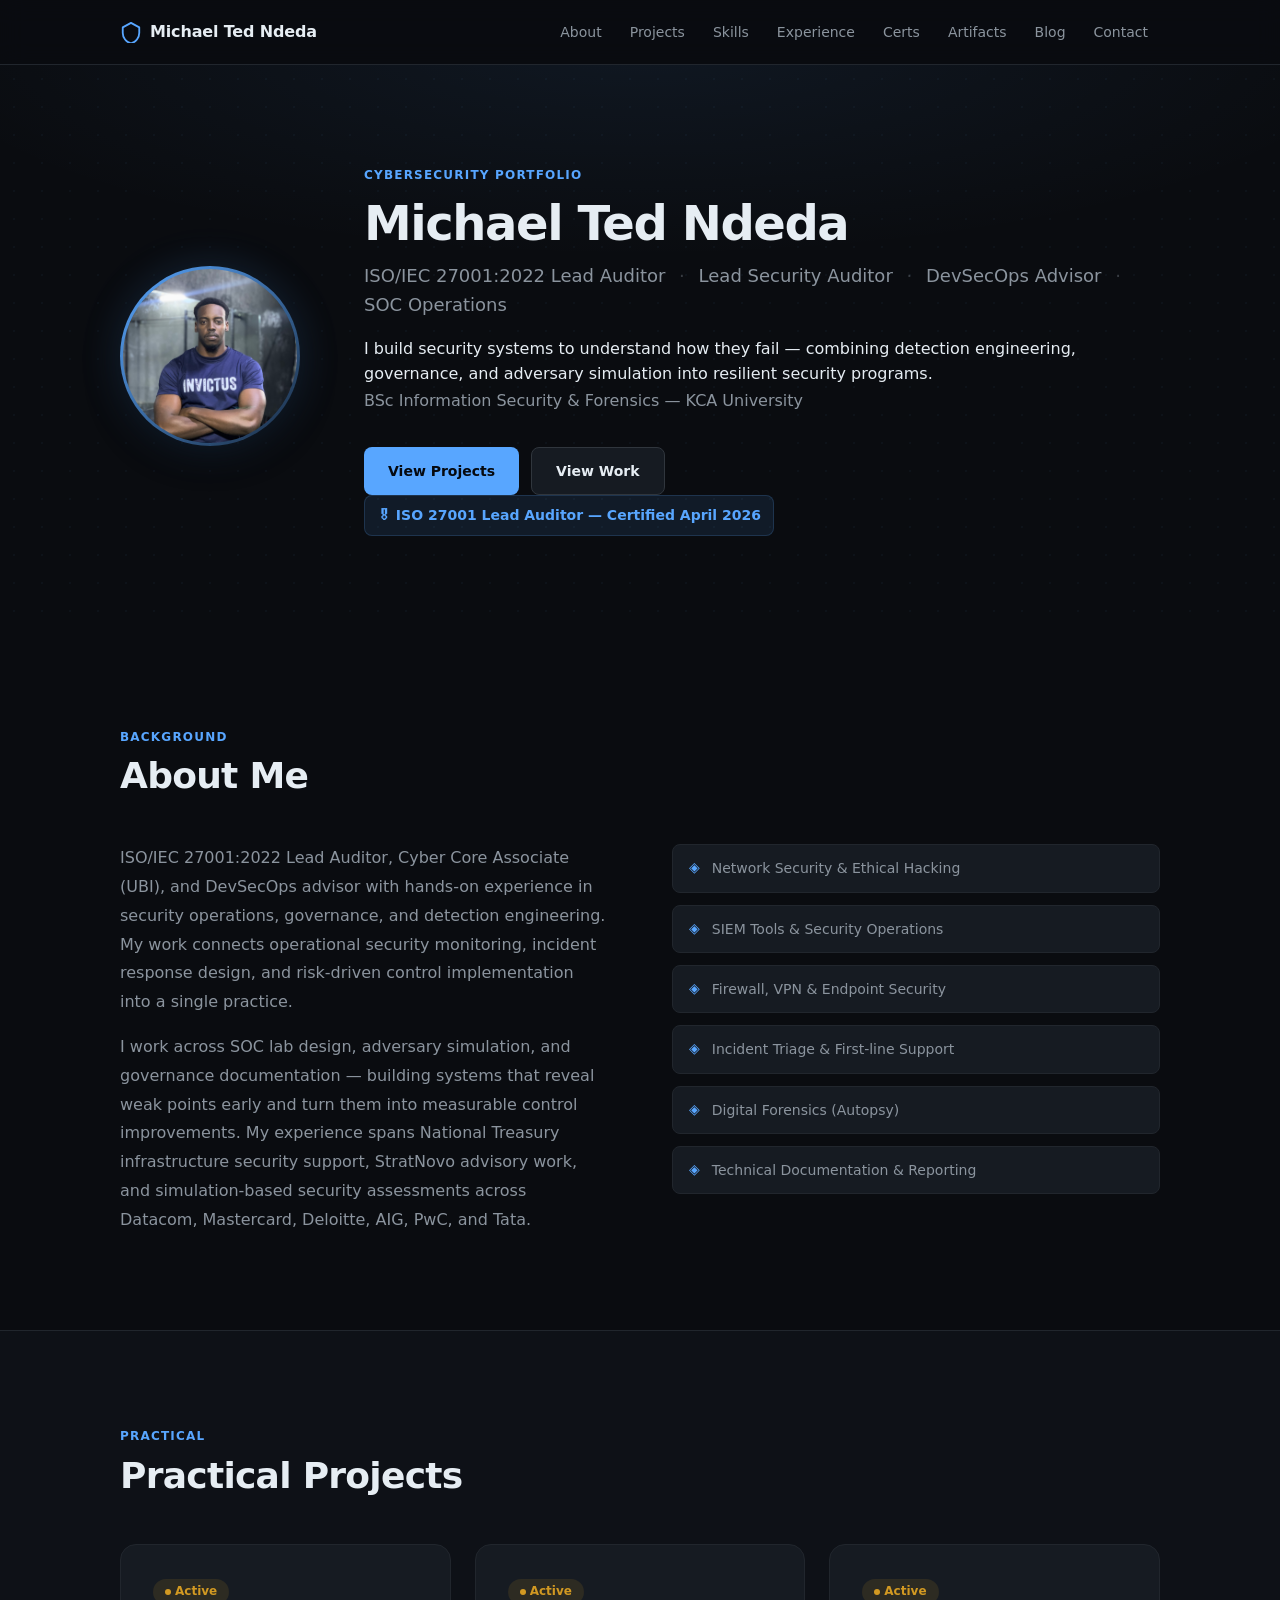
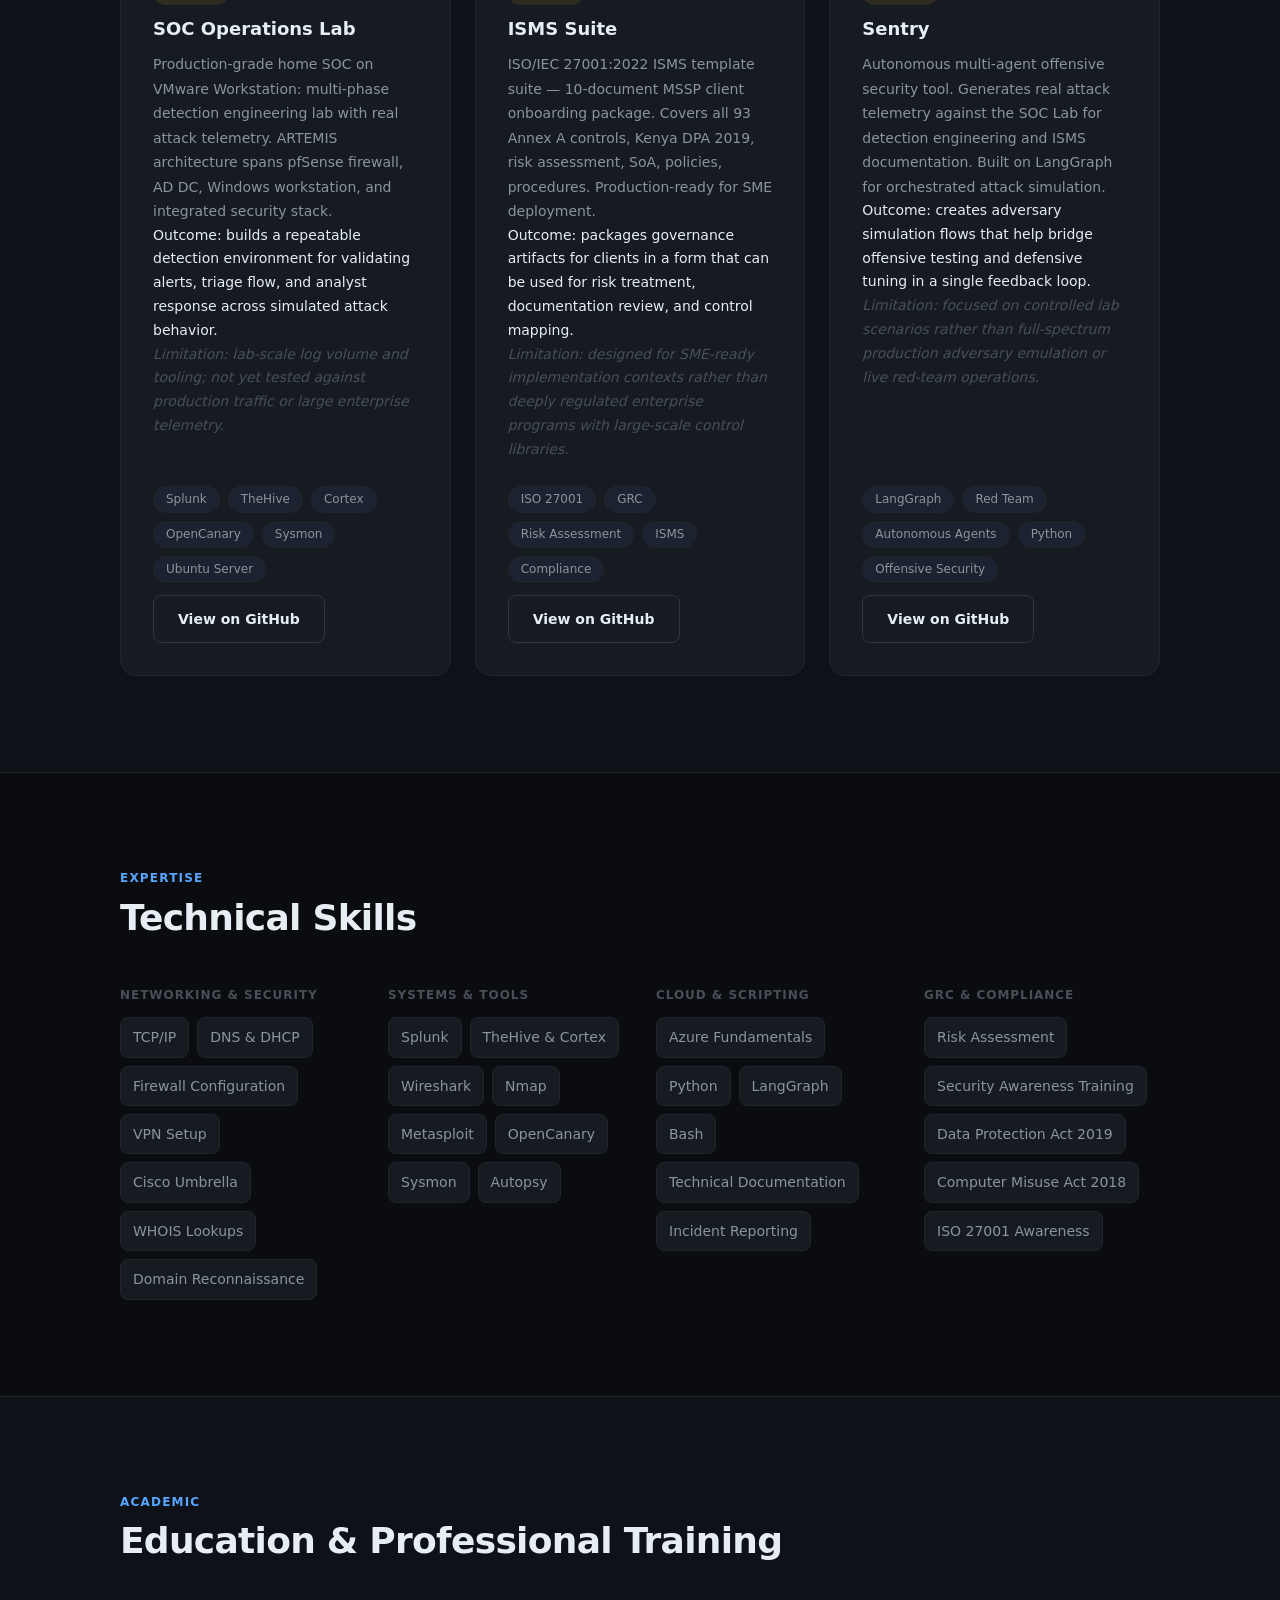
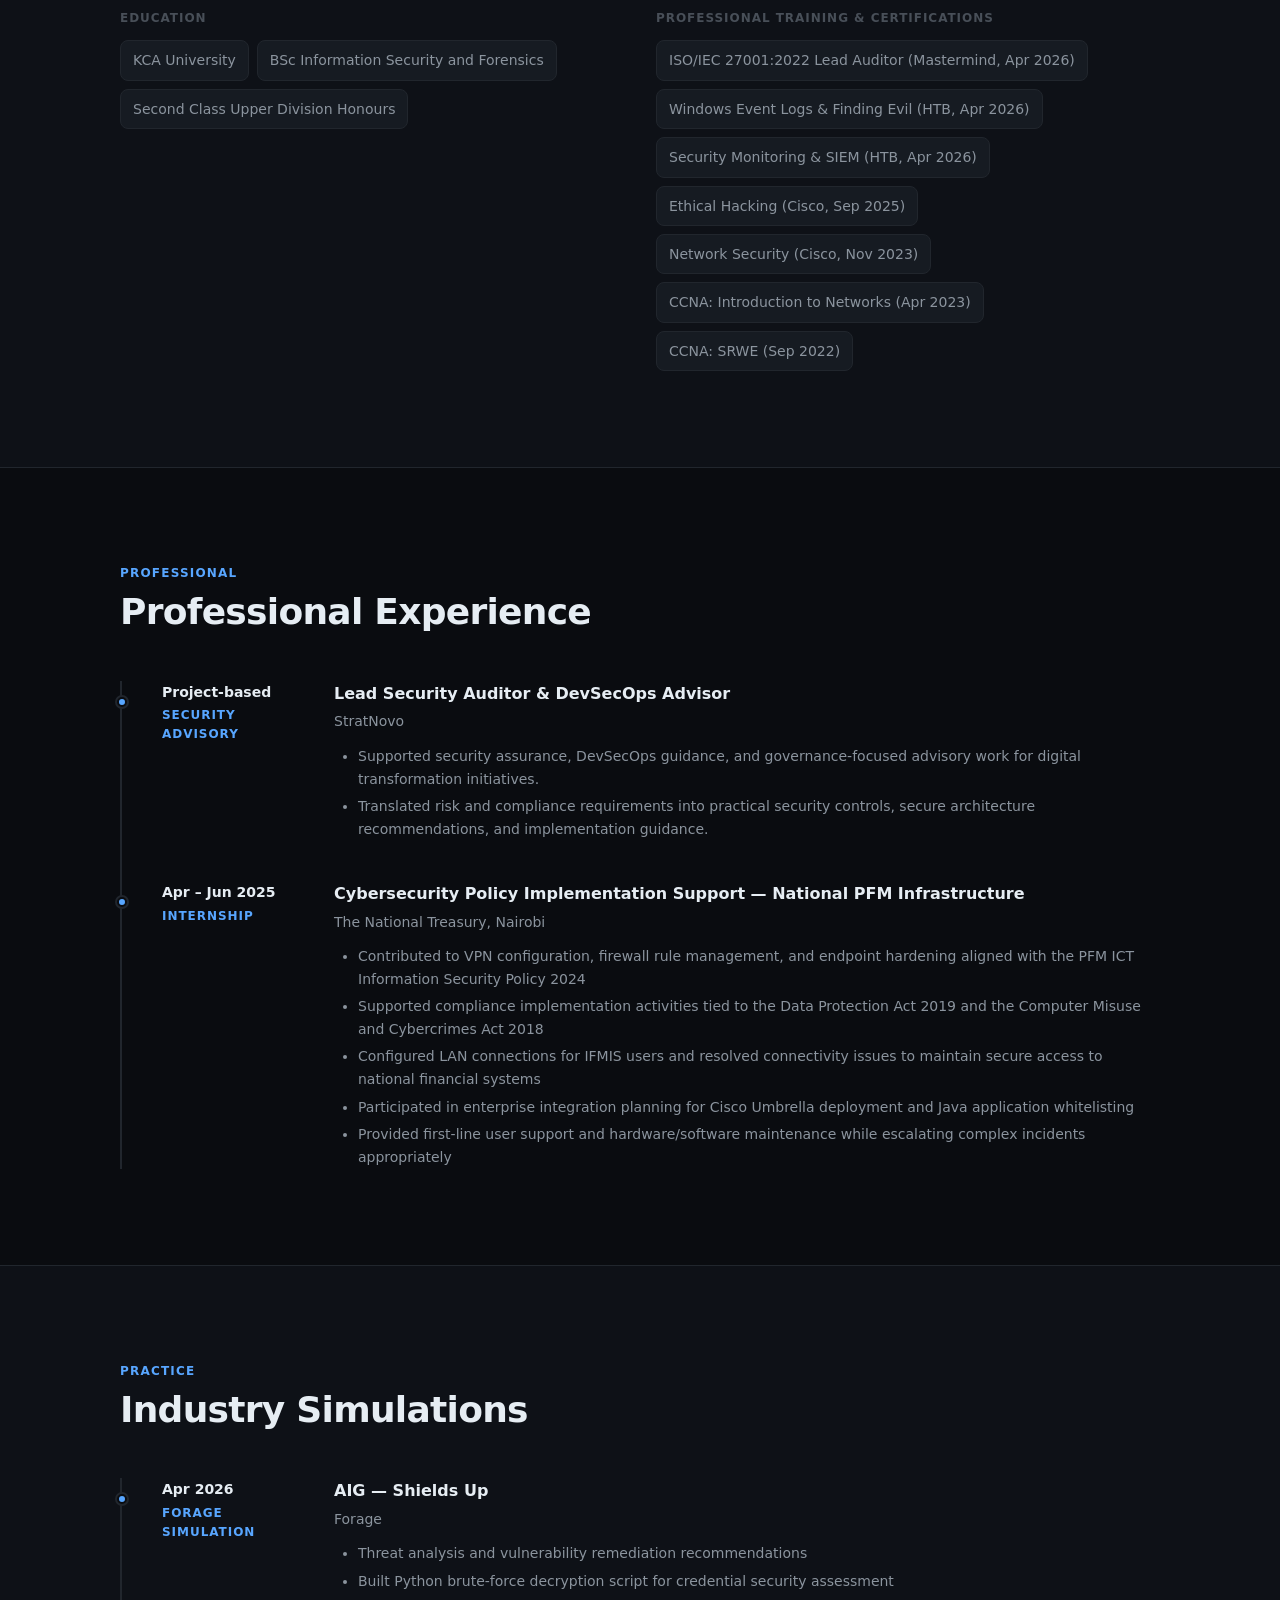
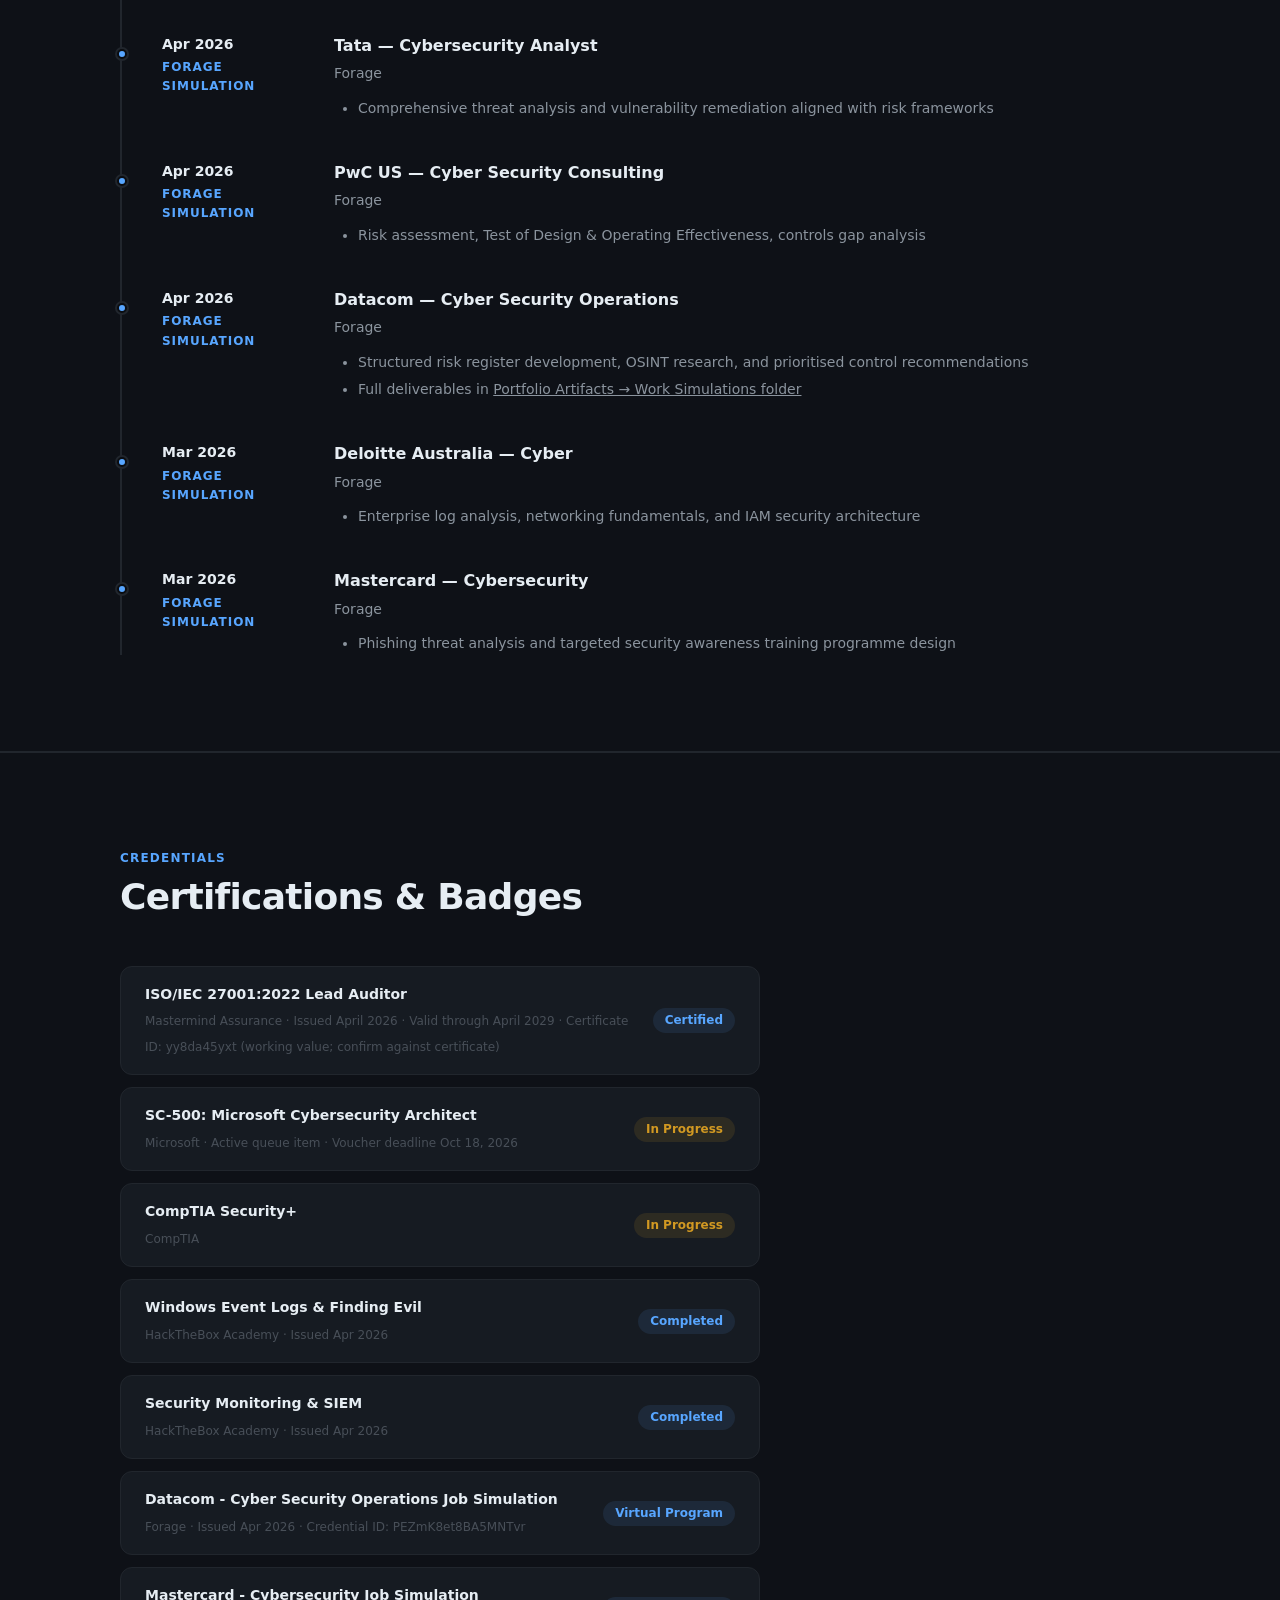
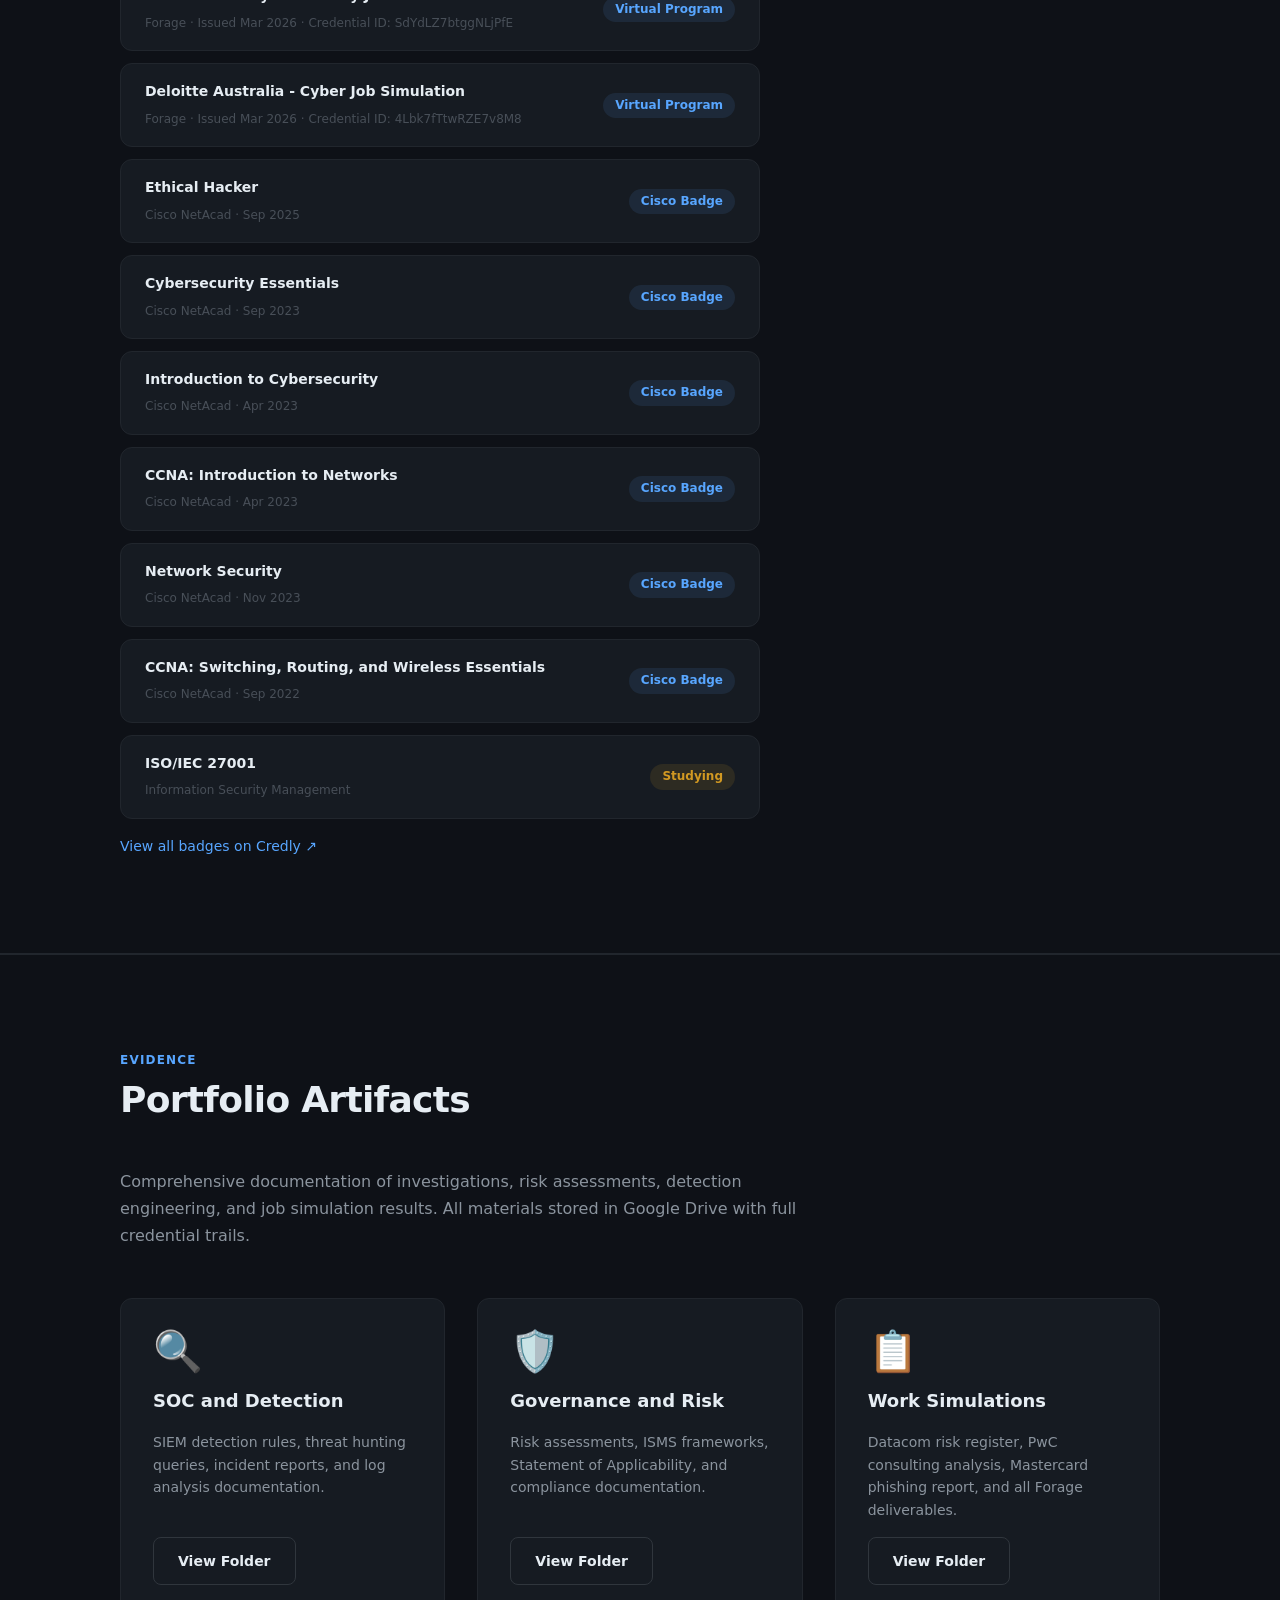
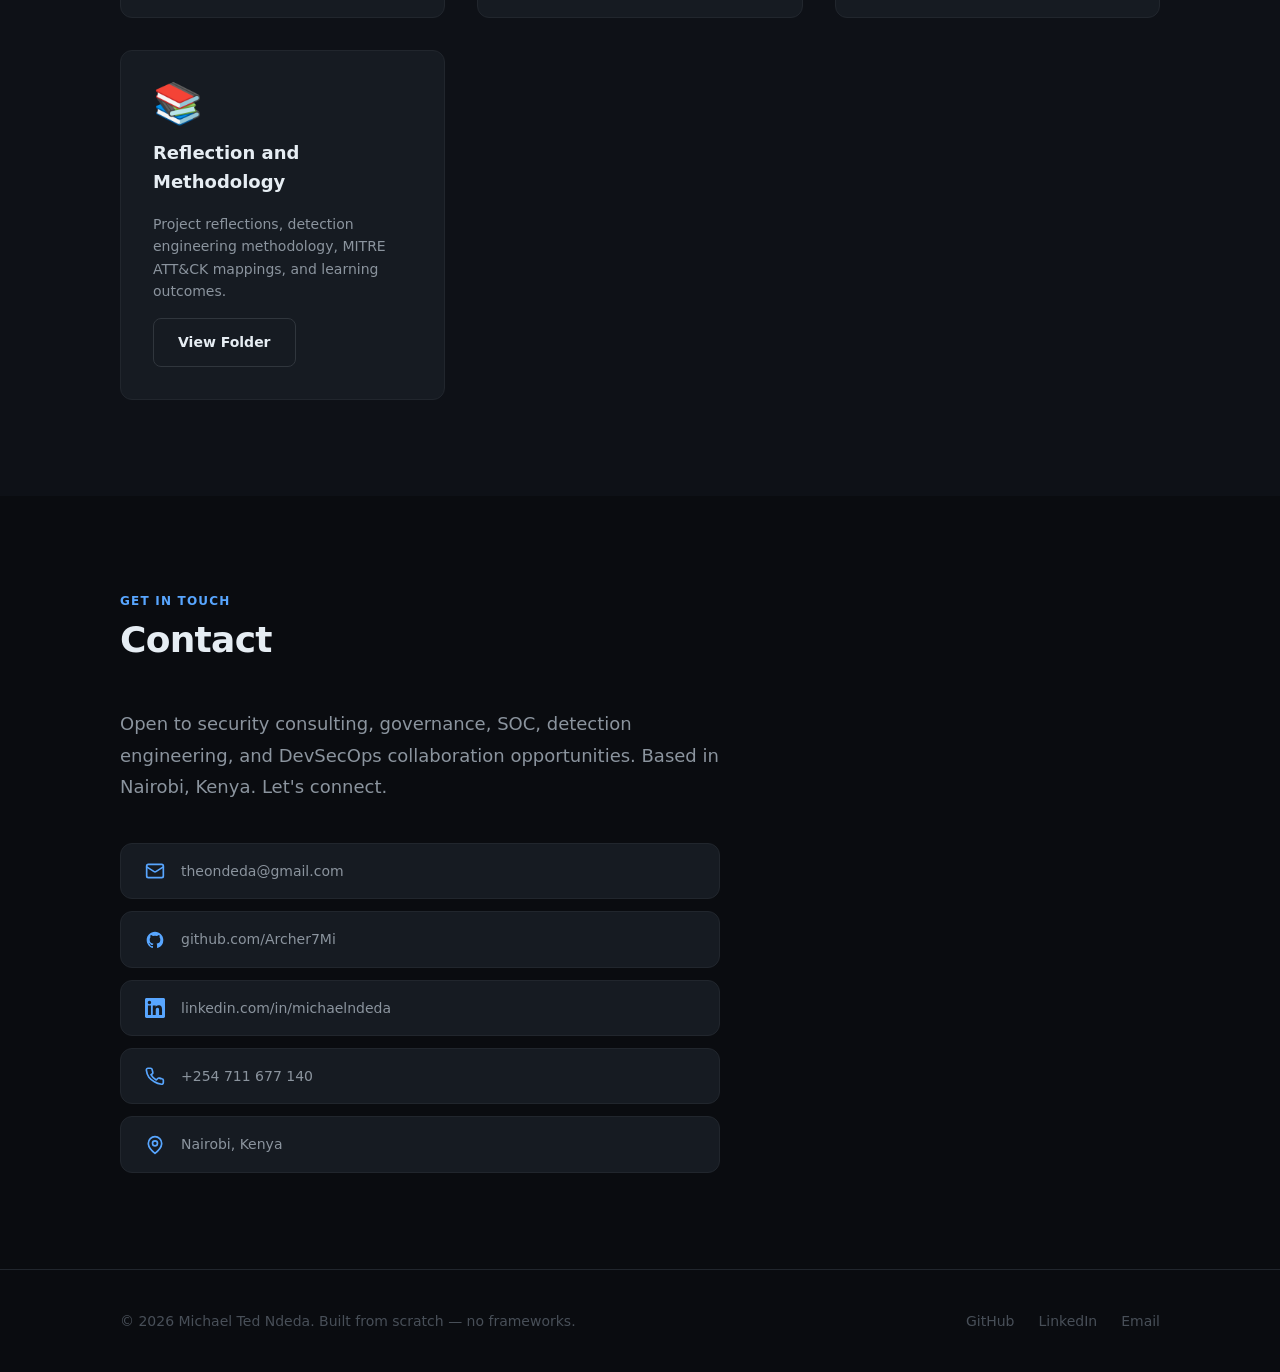
==== index.html @ 23b2e354 "Remove graduation date from homepage" ====
<!DOCTYPE html>
<html lang="en">
  <head>
    <meta charset="UTF-8" />
    <meta name="viewport" content="width=device-width, initial-scale=1.0" />
    <meta name="description" content="Michael Ted Ndeda — Security Operations Center Analyst based in Nairobi, Kenya, focused on threat intelligence, ethical hacking, and network security." />
    <meta name="robots" content="index, follow" />
    <meta name="author" content="Michael Ted Ndeda" />
    <link rel="canonical" href="https://teddyndeda.tech/" />

    <!-- Open Graph -->
    <meta property="og:type" content="website" />
    <meta property="og:url" content="https://teddyndeda.tech/" />
    <meta property="og:title" content="Michael Ted Ndeda | Cybersecurity Portfolio" />
    <meta property="og:description" content="Security Operations Center Analyst based in Nairobi, Kenya, focused on threat intelligence, ethical hacking, and network security." />
    <meta property="og:image" content="https://teddyndeda.tech/assets/profile.jpg" />

    <!-- Twitter Card -->
    <meta name="twitter:card" content="summary_large_image" />
    <meta name="twitter:title" content="Michael Ted Ndeda | Cybersecurity Portfolio" />
    <meta name="twitter:description" content="Security Operations Center Analyst | Threat Intelligence | Ethical Hacker | Network Security" />
    <meta name="twitter:image" content="https://teddyndeda.tech/assets/profile.jpg" />

    <!-- Browser theme -->
    <meta name="theme-color" content="#0a0c10" />

    <!-- CSP -->
    <meta http-equiv="Content-Security-Policy" content="default-src 'self'; style-src 'self' https://fonts.googleapis.com 'unsafe-inline'; font-src 'self' https://fonts.gstatic.com; img-src 'self' https://avatars.githubusercontent.com data: blob:; script-src 'self' 'unsafe-inline'; connect-src 'self';" />

    <!-- Favicon -->
    <link rel="icon" href="assets/favicon.svg" type="image/svg+xml" />

    <!-- Fonts -->
    <link rel="preconnect" href="https://fonts.googleapis.com" />
    <link rel="preconnect" href="https://fonts.gstatic.com" crossorigin />
    <link href="https://fonts.googleapis.com/css2?family=Inter:ital,wght@0,400;0,500;0,600;0,700;1,400&display=swap" rel="stylesheet" />

    <!-- Styles -->
    <link rel="stylesheet" href="styles.css" />

    <!-- Structured Data -->
    <script type="application/ld+json">
    {
      "@context": "https://schema.org",
      "@type": "Person",
      "name": "Michael Ted Ndeda",
      "url": "https://teddyndeda.tech",
      "image": "https://teddyndeda.tech/assets/profile.jpg",
      "jobTitle": "Security Operations Center Analyst",
      "description": "Security Operations Center Analyst based in Nairobi, Kenya, focused on threat intelligence, ethical hacking, and network security. BSc in Information Security and Forensics from KCA University (April 2026).",
      "email": "theondeda@gmail.com",
      "sameAs": [
        "https://github.com/Archer7Mi",
        "https://www.linkedin.com/in/michaelndeda/"
      ]
    }
    </script>

    <title>Michael Ted Ndeda | Cybersecurity Portfolio</title>
  </head>
  <body>
    <!-- Skip link for keyboard users -->
    <a class="skip-link" href="#main">Skip to main content</a>

    <!-- ═══ HEADER ═══ -->
    <header class="site-header" role="banner">
      <div class="nav-container">
        <a class="nav-brand" href="#home" aria-label="Michael Ted Ndeda — home">
          <svg class="brand-icon" aria-hidden="true" viewBox="0 0 24 24" fill="none" stroke="currentColor" stroke-width="2" stroke-linecap="round" stroke-linejoin="round"><path d="M12 2L3 7v6c0 5.25 3.75 10.15 9 11.35C17.25 23.15 21 18.25 21 13V7L12 2z"/></svg>
          Michael Ted Ndeda
        </a>
        <nav class="nav-links" aria-label="Primary navigation">
          <a class="nav-link" href="#about">About</a>
          <a class="nav-link" href="#projects">Projects</a>
          <a class="nav-link" href="#skills">Skills</a>
          <a class="nav-link" href="#experience">Experience</a>
          <a class="nav-link" href="#certifications">Certs</a>
          <a class="nav-link" href="#artifacts">Artifacts</a>
          <a class="nav-link" href="/blog.html">Blog</a>
          <a class="nav-link" href="#contact">Contact</a>
        </nav>
        <button class="nav-toggle" aria-label="Toggle navigation" aria-expanded="false" aria-controls="mobile-nav">
          <span class="hamburger"></span>
        </button>
      </div>
      <nav class="nav-mobile" id="mobile-nav" aria-label="Mobile navigation" hidden>
        <a class="nav-link" href="#about">About</a>
        <a class="nav-link" href="#projects">Projects</a>
        <a class="nav-link" href="#skills">Skills</a>
        <a class="nav-link" href="#experience">Experience</a>
        <a class="nav-link" href="#certifications">Certs</a>
        <a class="nav-link" href="#artifacts">Artifacts</a>
        <a class="nav-link" href="/blog.html">Blog</a>
        <a class="nav-link" href="#contact">Contact</a>
      </nav>
    </header>

    <!-- ═══ MAIN ═══ -->
    <main id="main">

      <!-- HERO -->
      <section id="home" class="hero-section" aria-label="Introduction">
        <div class="hero-bg" aria-hidden="true"></div>
        <div class="container hero-grid">
          <div class="hero-photo-wrap">
            <img
              class="hero-photo"
              src="assets/profile.jpg"
              alt="Michael Ted Ndeda"
              width="180"
              height="180"
              loading="eager"
            />
          </div>
          <div class="hero-content">
            <p class="eyebrow">Cybersecurity Portfolio</p>
            <h1 class="hero-name">Michael Ted Ndeda</h1>
            <p class="hero-title">
              ISO/IEC 27001:2022 Lead Auditor
              <span class="sep" aria-hidden="true">·</span>
              Lead Security Auditor
              <span class="sep" aria-hidden="true">·</span>
              DevSecOps Advisor
              <span class="sep" aria-hidden="true">·</span>
              SOC Operations
            </p>
            <p class="hero-thesis">I build security systems to understand how they fail — combining detection engineering, governance, and adversary simulation into resilient security programs.</p>
            <p class="hero-tagline">BSc Information Security &amp; Forensics — KCA University</p>
            <div class="hero-cta">
              <a class="btn btn-primary" href="#projects">View Projects</a>
              <a class="btn btn-secondary" href="#artifacts">View Work</a>
            </div>
            <div class="hero-badge">🎖 ISO 27001 Lead Auditor — Certified April 2026</div>
          </div>
        </div>
      </section>

      <!-- ABOUT -->
      <section id="about" class="section about-section">
        <div class="container">
          <header class="section-header">
            <p class="section-label">Background</p>
            <h2 class="section-title">About Me</h2>
          </header>
          <div class="about-grid">
            <div class="about-text">
              <p>ISO/IEC 27001:2022 Lead Auditor, Cyber Core Associate (UBI), and DevSecOps advisor with hands-on experience in security operations, governance, and detection engineering. My work connects operational security monitoring, incident response design, and risk-driven control implementation into a single practice.</p>
              <p>I work across SOC lab design, adversary simulation, and governance documentation — building systems that reveal weak points early and turn them into measurable control improvements. My experience spans National Treasury infrastructure security support, StratNovo advisory work, and simulation-based security assessments across Datacom, Mastercard, Deloitte, AIG, PwC, and Tata.</p>
            </div>
            <ul class="about-highlights" aria-label="Key focus areas">
              <li class="highlight-item">
                <span class="highlight-icon" aria-hidden="true">◈</span>
                <span>Network Security &amp; Ethical Hacking</span>
              </li>
              <li class="highlight-item">
                <span class="highlight-icon" aria-hidden="true">◈</span>
                <span>SIEM Tools &amp; Security Operations</span>
              </li>
              <li class="highlight-item">
                <span class="highlight-icon" aria-hidden="true">◈</span>
                <span>Firewall, VPN &amp; Endpoint Security</span>
              </li>
              <li class="highlight-item">
                <span class="highlight-icon" aria-hidden="true">◈</span>
                <span>Incident Triage &amp; First-line Support</span>
              </li>
              <li class="highlight-item">
                <span class="highlight-icon" aria-hidden="true">◈</span>
                <span>Digital Forensics (Autopsy)</span>
              </li>
              <li class="highlight-item">
                <span class="highlight-icon" aria-hidden="true">◈</span>
                <span>Technical Documentation &amp; Reporting</span>
              </li>
            </ul>
          </div>
        </div>
      </section>

      <!-- PROJECTS -->
      <section id="projects" class="section projects-section alt-bg">
        <div class="container">
          <header class="section-header">
            <p class="section-label">Practical</p>
            <h2 class="section-title">Practical Projects</h2>
          </header>
          <div class="project-grid">

            <article class="project-card">
              <div class="card-top">
                <span class="card-status status-ongoing">Active</span>
                <h3 class="card-title">SOC Operations Lab</h3>
                <p class="card-desc">Production-grade home SOC on VMware Workstation: multi-phase detection engineering lab with real attack telemetry. ARTEMIS architecture spans pfSense firewall, AD DC, Windows workstation, and integrated security stack.</p>
                <p class="card-outcome">Outcome: builds a repeatable detection environment for validating alerts, triage flow, and analyst response across simulated attack behavior.</p>
                <p class="card-limit">Limitation: lab-scale log volume and tooling; not yet tested against production traffic or large enterprise telemetry.</p>
              </div>
              <div class="card-bottom">
                <ul class="card-tags" aria-label="Technologies used">
                  <li>Splunk</li>
                  <li>TheHive</li>
                  <li>Cortex</li>
                  <li>OpenCanary</li>
                  <li>Sysmon</li>
                  <li>Ubuntu Server</li>
                </ul>
                <a class="btn btn-secondary" href="https://github.com/Archer7Mi/soc-lab" target="_blank" rel="noopener noreferrer">View on GitHub</a>
              </div>
            </article>

            <article class="project-card">
              <div class="card-top">
                <span class="card-status status-ongoing">Active</span>
                <h3 class="card-title">ISMS Suite</h3>
                <p class="card-desc">ISO/IEC 27001:2022 ISMS template suite — 10-document MSSP client onboarding package. Covers all 93 Annex A controls, Kenya DPA 2019, risk assessment, SoA, policies, procedures. Production-ready for SME deployment.</p>
                <p class="card-outcome">Outcome: packages governance artifacts for clients in a form that can be used for risk treatment, documentation review, and control mapping.</p>
                <p class="card-limit">Limitation: designed for SME-ready implementation contexts rather than deeply regulated enterprise programs with large-scale control libraries.</p>
              </div>
              <div class="card-bottom">
                <ul class="card-tags" aria-label="Technologies used">
                  <li>ISO 27001</li>
                  <li>GRC</li>
                  <li>Risk Assessment</li>
                  <li>ISMS</li>
                  <li>Compliance</li>
                </ul>
                <a class="btn btn-secondary" href="https://github.com/Archer7Mi/isms-suite" target="_blank" rel="noopener noreferrer">View on GitHub</a>
              </div>
            </article>

            <article class="project-card">
              <div class="card-top">
                <span class="card-status status-ongoing">Active</span>
                <h3 class="card-title">Sentry</h3>
                <p class="card-desc">Autonomous multi-agent offensive security tool. Generates real attack telemetry against the SOC Lab for detection engineering and ISMS documentation. Built on LangGraph for orchestrated attack simulation.</p>
                <p class="card-outcome">Outcome: creates adversary simulation flows that help bridge offensive testing and defensive tuning in a single feedback loop.</p>
                <p class="card-limit">Limitation: focused on controlled lab scenarios rather than full-spectrum production adversary emulation or live red-team operations.</p>
              </div>
              <div class="card-bottom">
                <ul class="card-tags" aria-label="Technologies used">
                  <li>LangGraph</li>
                  <li>Red Team</li>
                  <li>Autonomous Agents</li>
                  <li>Python</li>
                  <li>Offensive Security</li>
                </ul>
                <a class="btn btn-secondary" href="https://github.com/Archer7Mi/sentryiq" target="_blank" rel="noopener noreferrer">View on GitHub</a>
              </div>
            </article>

          </div>
        </div>
      </section>

      <!-- SKILLS -->
      <section id="skills" class="section skills-section">
        <div class="container">
          <header class="section-header">
            <p class="section-label">Expertise</p>
            <h2 class="section-title">Technical Skills</h2>
          </header>
          <div class="skills-grid">
            <div class="skill-group">
              <h3 class="skill-group-title">Networking &amp; Security</h3>
              <ul class="skill-tags">
                <li>TCP/IP</li>
                <li>DNS &amp; DHCP</li>
                <li>Firewall Configuration</li>
                <li>VPN Setup</li>
                <li>Cisco Umbrella</li>
                <li>WHOIS Lookups</li>
                <li>Domain Reconnaissance</li>
              </ul>
            </div>
            <div class="skill-group">
              <h3 class="skill-group-title">Systems &amp; Tools</h3>
              <ul class="skill-tags">
                <li>Splunk</li>
                <li>TheHive &amp; Cortex</li>
                <li>Wireshark</li>
                <li>Nmap</li>
                <li>Metasploit</li>
                <li>OpenCanary</li>
                <li>Sysmon</li>
                <li>Autopsy</li>
              </ul>
            </div>
            <div class="skill-group">
              <h3 class="skill-group-title">Cloud &amp; Scripting</h3>
              <ul class="skill-tags">
                <li>Azure Fundamentals</li>
                <li>Python</li>
                <li>LangGraph</li>
                <li>Bash</li>
                <li>Technical Documentation</li>
                <li>Incident Reporting</li>
              </ul>
            </div>
            <div class="skill-group">
              <h3 class="skill-group-title">GRC &amp; Compliance</h3>
              <ul class="skill-tags">
                <li>Risk Assessment</li>
                <li>Security Awareness Training</li>
                <li>Data Protection Act 2019</li>
                <li>Computer Misuse Act 2018</li>
                <li>ISO 27001 Awareness</li>
              </ul>
            </div>
          </div>
        </div>
      </section>

      <!-- EDUCATION & TRAINING -->
      <section id="education" class="section education-section alt-bg">
        <div class="container">
          <header class="section-header">
            <p class="section-label">Academic</p>
            <h2 class="section-title">Education &amp; Professional Training</h2>
          </header>
          <div class="skills-grid">
            <div class="skill-group">
              <h3 class="skill-group-title">Education</h3>
              <ul class="skill-tags">
                <li>KCA University</li>
                <li>BSc Information Security and Forensics</li>
                <li>Second Class Upper Division Honours</li>
              </ul>
            </div>
            <div class="skill-group">
              <h3 class="skill-group-title">Professional Training &amp; Certifications</h3>
              <ul class="skill-tags">
                <li>ISO/IEC 27001:2022 Lead Auditor (Mastermind, Apr 2026)</li>
                <li>Windows Event Logs &amp; Finding Evil (HTB, Apr 2026)</li>
                <li>Security Monitoring &amp; SIEM (HTB, Apr 2026)</li>
                <li>Ethical Hacking (Cisco, Sep 2025)</li>
                <li>Network Security (Cisco, Nov 2023)</li>
                <li>CCNA: Introduction to Networks (Apr 2023)</li>
                <li>CCNA: SRWE (Sep 2022)</li>
              </ul>
            </div>
          </div>
        </div>
      </section>

      <!-- EXPERIENCE -->
      <section id="experience" class="section experience-section">
        <div class="container">
          <header class="section-header">
            <p class="section-label">Professional</p>
            <h2 class="section-title">Professional Experience</h2>
          </header>
          <div class="timeline">

            <div class="timeline-item">
              <div class="timeline-meta">
                <span class="timeline-date">Project-based</span>
                <span class="timeline-type">Security Advisory</span>
              </div>
              <div class="timeline-body">
                <h3 class="timeline-title">Lead Security Auditor &amp; DevSecOps Advisor</h3>
                <p class="timeline-org">StratNovo</p>
                <ul class="timeline-points">
                  <li>Supported security assurance, DevSecOps guidance, and governance-focused advisory work for digital transformation initiatives.</li>
                  <li>Translated risk and compliance requirements into practical security controls, secure architecture recommendations, and implementation guidance.</li>
                </ul>
              </div>
            </div>

            <div class="timeline-item">
              <div class="timeline-meta">
                <span class="timeline-date">Apr – Jun 2025</span>
                <span class="timeline-type">Internship</span>
              </div>
              <div class="timeline-body">
                <h3 class="timeline-title">Cybersecurity Policy Implementation Support — National PFM Infrastructure</h3>
                <p class="timeline-org">The National Treasury, Nairobi</p>
                <ul class="timeline-points">
                  <li>Contributed to VPN configuration, firewall rule management, and endpoint hardening aligned with the PFM ICT Information Security Policy 2024</li>
                  <li>Supported compliance implementation activities tied to the Data Protection Act 2019 and the Computer Misuse and Cybercrimes Act 2018</li>
                  <li>Configured LAN connections for IFMIS users and resolved connectivity issues to maintain secure access to national financial systems</li>
                  <li>Participated in enterprise integration planning for Cisco Umbrella deployment and Java application whitelisting</li>
                  <li>Provided first-line user support and hardware/software maintenance while escalating complex incidents appropriately</li>
                </ul>
              </div>
            </div>

          </div>
        </div>
      </section>

      <section id="simulations" class="section experience-section alt-bg">
        <div class="container">
          <header class="section-header">
            <p class="section-label">Practice</p>
            <h2 class="section-title">Industry Simulations</h2>
          </header>
          <div class="timeline">

            <div class="timeline-item">
              <div class="timeline-meta">
                <span class="timeline-date">Apr 2026</span>
                <span class="timeline-type">Forage Simulation</span>
              </div>
              <div class="timeline-body">
                <h3 class="timeline-title">AIG — Shields Up</h3>
                <p class="timeline-org">Forage</p>
                <ul class="timeline-points">
                  <li>Threat analysis and vulnerability remediation recommendations</li>
                  <li>Built Python brute-force decryption script for credential security assessment</li>
                </ul>
              </div>
            </div>

            <div class="timeline-item">
              <div class="timeline-meta">
                <span class="timeline-date">Apr 2026</span>
                <span class="timeline-type">Forage Simulation</span>
              </div>
              <div class="timeline-body">
                <h3 class="timeline-title">Tata — Cybersecurity Analyst</h3>
                <p class="timeline-org">Forage</p>
                <ul class="timeline-points">
                  <li>Comprehensive threat analysis and vulnerability remediation aligned with risk frameworks</li>
                </ul>
              </div>
            </div>

            <div class="timeline-item">
              <div class="timeline-meta">
                <span class="timeline-date">Apr 2026</span>
                <span class="timeline-type">Forage Simulation</span>
              </div>
              <div class="timeline-body">
                <h3 class="timeline-title">PwC US — Cyber Security Consulting</h3>
                <p class="timeline-org">Forage</p>
                <ul class="timeline-points">
                  <li>Risk assessment, Test of Design &amp; Operating Effectiveness, controls gap analysis</li>
                </ul>
              </div>
            </div>

            <div class="timeline-item">
              <div class="timeline-meta">
                <span class="timeline-date">Apr 2026</span>
                <span class="timeline-type">Forage Simulation</span>
              </div>
              <div class="timeline-body">
                <h3 class="timeline-title">Datacom — Cyber Security Operations</h3>
                <p class="timeline-org">Forage</p>
                <ul class="timeline-points">
                  <li>Structured risk register development, OSINT research, and prioritised control recommendations</li>
                  <li>Full deliverables in <a href="#artifacts">Portfolio Artifacts → Work Simulations folder</a></li>
                </ul>
              </div>
            </div>

            <div class="timeline-item">
              <div class="timeline-meta">
                <span class="timeline-date">Mar 2026</span>
                <span class="timeline-type">Forage Simulation</span>
              </div>
              <div class="timeline-body">
                <h3 class="timeline-title">Deloitte Australia — Cyber</h3>
                <p class="timeline-org">Forage</p>
                <ul class="timeline-points">
                  <li>Enterprise log analysis, networking fundamentals, and IAM security architecture</li>
                </ul>
              </div>
            </div>

            <div class="timeline-item">
              <div class="timeline-meta">
                <span class="timeline-date">Mar 2026</span>
                <span class="timeline-type">Forage Simulation</span>
              </div>
              <div class="timeline-body">
                <h3 class="timeline-title">Mastercard — Cybersecurity</h3>
                <p class="timeline-org">Forage</p>
                <ul class="timeline-points">
                  <li>Phishing threat analysis and targeted security awareness training programme design</li>
                </ul>
              </div>
            </div>

          </div>
        </div>
      </section>

      <!-- CERTIFICATIONS -->
      <section id="certifications" class="section certs-section alt-bg">
        <div class="container">
          <header class="section-header">
            <p class="section-label">Credentials</p>
            <h2 class="section-title">Certifications &amp; Badges</h2>
          </header>
          <ul class="cert-list">
            <li class="cert-item">
              <div class="cert-info">
                <span class="cert-name">ISO/IEC 27001:2022 Lead Auditor</span>
                <span class="cert-issuer">Mastermind Assurance · Issued April 2026 · Valid through April 2029 · Certificate ID: yy8da45yxt (working value; confirm against certificate)</span>
              </div>
              <span class="cert-status status-badge">Certified</span>
            </li>
            <li class="cert-item">
              <div class="cert-info">
                <span class="cert-name">SC-500: Microsoft Cybersecurity Architect</span>
                <span class="cert-issuer">Microsoft · Active queue item · Voucher deadline Oct 18, 2026</span>
              </div>
              <span class="cert-status status-studying">In Progress</span>
            </li>
            <li class="cert-item">
              <div class="cert-info">
                <span class="cert-name">CompTIA Security+</span>
                <span class="cert-issuer">CompTIA</span>
              </div>
              <span class="cert-status status-studying">In Progress</span>
            </li>
            <li class="cert-item">
              <div class="cert-info">
                <span class="cert-name">Windows Event Logs &amp; Finding Evil</span>
                <span class="cert-issuer">HackTheBox Academy · Issued Apr 2026</span>
              </div>
              <span class="cert-status status-badge">Completed</span>
            </li>
            <li class="cert-item">
              <div class="cert-info">
                <span class="cert-name">Security Monitoring &amp; SIEM</span>
                <span class="cert-issuer">HackTheBox Academy · Issued Apr 2026</span>
              </div>
              <span class="cert-status status-badge">Completed</span>
            </li>
            <li class="cert-item">
              <div class="cert-info">
                <span class="cert-name">Datacom - Cyber Security Operations Job Simulation</span>
                <span class="cert-issuer">Forage · Issued Apr 2026 · Credential ID: PEZmK8et8BA5MNTvr</span>
              </div>
              <span class="cert-status status-badge">Virtual Program</span>
            </li>
            <li class="cert-item">
              <div class="cert-info">
                <span class="cert-name">Mastercard - Cybersecurity Job Simulation</span>
                <span class="cert-issuer">Forage · Issued Mar 2026 · Credential ID: SdYdLZ7btggNLjPfE</span>
              </div>
              <span class="cert-status status-badge">Virtual Program</span>
            </li>
            <li class="cert-item">
              <div class="cert-info">
                <span class="cert-name">Deloitte Australia - Cyber Job Simulation</span>
                <span class="cert-issuer">Forage · Issued Mar 2026 · Credential ID: 4Lbk7fTtwRZE7v8M8</span>
              </div>
              <span class="cert-status status-badge">Virtual Program</span>
            </li>
            <li class="cert-item">
              <div class="cert-info">
                <a class="cert-name" href="https://www.credly.com/users/michael-ndeda" target="_blank" rel="noopener noreferrer">Ethical Hacker</a>
                <span class="cert-issuer">Cisco NetAcad · Sep 2025</span>
              </div>
              <span class="cert-status status-badge">Cisco Badge</span>
            </li>
            <li class="cert-item">
              <div class="cert-info">
                <a class="cert-name" href="https://www.credly.com/users/michael-ndeda" target="_blank" rel="noopener noreferrer">Cybersecurity Essentials</a>
                <span class="cert-issuer">Cisco NetAcad · Sep 2023</span>
              </div>
              <span class="cert-status status-badge">Cisco Badge</span>
            </li>
            <li class="cert-item">
              <div class="cert-info">
                <a class="cert-name" href="https://www.credly.com/users/michael-ndeda" target="_blank" rel="noopener noreferrer">Introduction to Cybersecurity</a>
                <span class="cert-issuer">Cisco NetAcad · Apr 2023</span>
              </div>
              <span class="cert-status status-badge">Cisco Badge</span>
            </li>
            <li class="cert-item">
              <div class="cert-info">
                <a class="cert-name" href="https://www.credly.com/users/michael-ndeda" target="_blank" rel="noopener noreferrer">CCNA: Introduction to Networks</a>
                <span class="cert-issuer">Cisco NetAcad · Apr 2023</span>
              </div>
              <span class="cert-status status-badge">Cisco Badge</span>
            </li>
            <li class="cert-item">
              <div class="cert-info">
                <a class="cert-name" href="https://www.credly.com/users/michael-ndeda" target="_blank" rel="noopener noreferrer">Network Security</a>
                <span class="cert-issuer">Cisco NetAcad · Nov 2023</span>
              </div>
              <span class="cert-status status-badge">Cisco Badge</span>
            </li>
            <li class="cert-item">
              <div class="cert-info">
                <a class="cert-name" href="https://www.credly.com/users/michael-ndeda" target="_blank" rel="noopener noreferrer">CCNA: Switching, Routing, and Wireless Essentials</a>
                <span class="cert-issuer">Cisco NetAcad · Sep 2022</span>
              </div>
              <span class="cert-status status-badge">Cisco Badge</span>
            </li>
            <li class="cert-item">
              <div class="cert-info">
                <span class="cert-name">ISO/IEC 27001</span>
                <span class="cert-issuer">Information Security Management</span>
              </div>
              <span class="cert-status status-studying">Studying</span>
            </li>
          </ul>
          <p class="cert-credly-link"><a href="https://www.credly.com/users/michael-ndeda" target="_blank" rel="noopener noreferrer">View all badges on Credly ↗</a></p>
        </div>
      </section>

      <!-- ARTIFACTS -->
      <section id="artifacts" class="section artifacts-section">
        <div class="container">
          <header class="section-header">
            <p class="section-label">Evidence</p>
            <h2 class="section-title">Portfolio Artifacts</h2>
          </header>
          <p class="section-intro">Comprehensive documentation of investigations, risk assessments, detection engineering, and job simulation results. All materials stored in Google Drive with full credential trails.</p>
          <div class="artifact-grid">

            <article class="artifact-card">
              <div class="artifact-icon">🔍</div>
              <h3 class="artifact-title">SOC and Detection</h3>
              <p class="artifact-desc">SIEM detection rules, threat hunting queries, incident reports, and log analysis documentation.</p>
              <a class="btn btn-secondary" href="https://drive.google.com/drive/folders/1XbWuw4FUyI9e9izOaJXaYaTQE-bSlMY7?usp=drive_link" target="_blank" rel="noopener noreferrer">View Folder</a>
            </article>

            <article class="artifact-card">
              <div class="artifact-icon">🛡️</div>
              <h3 class="artifact-title">Governance and Risk</h3>
              <p class="artifact-desc">Risk assessments, ISMS frameworks, Statement of Applicability, and compliance documentation.</p>
              <a class="btn btn-secondary" href="https://drive.google.com/drive/folders/1wJHYKgtFyT31TZvCva2_UwEbJ9rcJzXP?usp=sharing" target="_blank" rel="noopener noreferrer">View Folder</a>
            </article>

            <article class="artifact-card">
              <div class="artifact-icon">📋</div>
              <h3 class="artifact-title">Work Simulations</h3>
              <p class="artifact-desc">Datacom risk register, PwC consulting analysis, Mastercard phishing report, and all Forage deliverables.</p>
              <a class="btn btn-secondary" href="https://drive.google.com/drive/folders/1SvbzkjqTEDbh8bDo6mBUCx8bDlkCYUhK?usp=drive_link" target="_blank" rel="noopener noreferrer">View Folder</a>
            </article>

            <article class="artifact-card">
              <div class="artifact-icon">📚</div>
              <h3 class="artifact-title">Reflection and Methodology</h3>
              <p class="artifact-desc">Project reflections, detection engineering methodology, MITRE ATT&amp;CK mappings, and learning outcomes.</p>
              <a class="btn btn-secondary" href="https://drive.google.com/drive/folders/1jmzfQZafBN-2Vl1fr3YCTkWFiPmuVqis?usp=sharing" target="_blank" rel="noopener noreferrer">View Folder</a>
            </article>

          </div>
        </div>
      </section>

      <!-- CONTACT -->
      <section id="contact" class="section contact-section">
        <div class="container">
          <header class="section-header">
            <p class="section-label">Get in Touch</p>
            <h2 class="section-title">Contact</h2>
          </header>
          <div class="contact-grid">
            <p class="contact-intro">Open to security consulting, governance, SOC, detection engineering, and DevSecOps collaboration opportunities. Based in Nairobi, Kenya. Let's connect.</p>
            <address class="contact-links">
              <a class="contact-link" href="mailto:theondeda@gmail.com" aria-label="Send email to Michael Ted Ndeda">
                <svg class="contact-icon" aria-hidden="true" viewBox="0 0 24 24" fill="none" stroke="currentColor" stroke-width="2" stroke-linecap="round" stroke-linejoin="round"><rect x="2" y="4" width="20" height="16" rx="2"/><path d="m22 7-8.97 5.7a1.94 1.94 0 0 1-2.06 0L2 7"/></svg>
                <span>theondeda@gmail.com</span>
              </a>
              <a class="contact-link" href="https://github.com/Archer7Mi" target="_blank" rel="noopener noreferrer" aria-label="GitHub profile (opens in new tab)">
                <svg class="contact-icon" aria-hidden="true" viewBox="0 0 24 24" fill="currentColor"><path d="M12 2C6.477 2 2 6.484 2 12.017c0 4.425 2.865 8.18 6.839 9.504.5.092.682-.217.682-.483 0-.237-.008-.868-.013-1.703-2.782.605-3.369-1.343-3.369-1.343-.454-1.158-1.11-1.466-1.11-1.466-.908-.62.069-.608.069-.608 1.003.07 1.531 1.032 1.531 1.032.892 1.53 2.341 1.088 2.91.832.092-.647.35-1.088.636-1.338-2.22-.253-4.555-1.113-4.555-4.951 0-1.093.39-1.988 1.029-2.688-.103-.253-.446-1.272.098-2.65 0 0 .84-.27 2.75 1.026A9.564 9.564 0 0 1 12 6.844a9.59 9.59 0 0 1 2.504.337c1.909-1.296 2.747-1.027 2.747-1.027.546 1.379.202 2.398.1 2.651.64.7 1.028 1.595 1.028 2.688 0 3.848-2.339 4.695-4.566 4.943.359.309.678.92.678 1.855 0 1.338-.012 2.419-.012 2.747 0 .268.18.58.688.482A10.02 10.02 0 0 0 22 12.017C22 6.484 17.522 2 12 2z"/></svg>
                <span>github.com/Archer7Mi</span>
              </a>
              <a class="contact-link" href="https://www.linkedin.com/in/michaelndeda/" target="_blank" rel="noopener noreferrer" aria-label="LinkedIn profile (opens in new tab)">
                <svg class="contact-icon" aria-hidden="true" viewBox="0 0 24 24" fill="currentColor"><path d="M20.447 20.452h-3.554v-5.569c0-1.328-.027-3.037-1.852-3.037-1.853 0-2.136 1.445-2.136 2.939v5.667H9.351V9h3.414v1.561h.046c.477-.9 1.637-1.85 3.37-1.85 3.601 0 4.267 2.37 4.267 5.455v6.286zM5.337 7.433a2.062 2.062 0 0 1-2.063-2.065 2.064 2.064 0 1 1 2.063 2.065zm1.782 13.019H3.555V9h3.564v11.452zM22.225 0H1.771C.792 0 0 .774 0 1.729v20.542C0 23.227.792 24 1.771 24h20.451C23.2 24 24 23.227 24 22.271V1.729C24 .774 23.2 0 22.222 0h.003z"/></svg>
                <span>linkedin.com/in/michaelndeda</span>
              </a>
              <a class="contact-link" href="tel:+254711677140" aria-label="Call Michael Ted Ndeda">
                <svg class="contact-icon" aria-hidden="true" viewBox="0 0 24 24" fill="none" stroke="currentColor" stroke-width="2" stroke-linecap="round" stroke-linejoin="round"><path d="M22 16.92v3a2 2 0 0 1-2.18 2 19.79 19.79 0 0 1-8.63-3.07A19.5 19.5 0 0 1 4.69 13.5 19.79 19.79 0 0 1 1.61 4.9 2 2 0 0 1 3.6 2.71h3a2 2 0 0 1 2 1.72 12.84 12.84 0 0 0 .7 2.81 2 2 0 0 1-.45 2.11L7.14 10.4a16 16 0 0 0 6.37 6.37l1.76-1.76a2 2 0 0 1 2.11-.45 12.84 12.84 0 0 0 2.81.7A2 2 0 0 1 22 16.92z"/></svg>
                <span>+254 711 677 140</span>
              </a>
              <div class="contact-link contact-location">
                <svg class="contact-icon" aria-hidden="true" viewBox="0 0 24 24" fill="none" stroke="currentColor" stroke-width="2" stroke-linecap="round" stroke-linejoin="round"><path d="M20 10c0 6-8 12-8 12s-8-6-8-12a8 8 0 0 1 16 0z"/><circle cx="12" cy="10" r="3"/></svg>
                <span>Nairobi, Kenya</span>
              </div>
            </address>
          </div>
        </div>
      </section>

    </main>

    <!-- ═══ FOOTER ═══ -->
    <footer class="site-footer" role="contentinfo">
      <div class="container footer-inner">
        <p class="footer-copy">© 2026 Michael Ted Ndeda. Built from scratch — no frameworks.</p>
        <nav class="footer-links" aria-label="Footer navigation">
          <a href="https://github.com/Archer7Mi" target="_blank" rel="noopener noreferrer">GitHub</a>
          <a href="https://www.linkedin.com/in/michaelndeda/" target="_blank" rel="noopener noreferrer">LinkedIn</a>
          <a href="mailto:theondeda@gmail.com">Email</a>
        </nav>
      </div>
    </footer>

    <!-- BACK TO TOP -->
    <button id="back-to-top" aria-label="Back to top">
      <svg viewBox="0 0 24 24" fill="none" stroke="currentColor" stroke-width="2.5" stroke-linecap="round" stroke-linejoin="round" aria-hidden="true"><path d="M18 15l-6-6-6 6"/></svg>
    </button>

    <script>
      // ── Mobile nav toggle ──────────────────────────────────
      const toggle = document.querySelector('.nav-toggle');
      const mobileNav = document.getElementById('mobile-nav');
      toggle.addEventListener('click', () => {
        const isOpen = !mobileNav.hasAttribute('hidden');
        if (isOpen) {
          mobileNav.setAttribute('hidden', '');
          toggle.setAttribute('aria-expanded', 'false');
        } else {
          mobileNav.removeAttribute('hidden');
          toggle.setAttribute('aria-expanded', 'true');
        }
      });
      mobileNav.querySelectorAll('.nav-link').forEach(link => {
        link.addEventListener('click', () => {
          mobileNav.setAttribute('hidden', '');
          toggle.setAttribute('aria-expanded', 'false');
        });
      });

      // ── Scroll-spy ─────────────────────────────────────────
      const sections = document.querySelectorAll('section[id]');
      const navLinks = document.querySelectorAll('.nav-links .nav-link');
      const spy = new IntersectionObserver(entries => {
        entries.forEach(entry => {
          if (entry.isIntersecting) {
            navLinks.forEach(link => {
              link.classList.toggle('active', link.getAttribute('href') === '#' + entry.target.id);
            });
          }
        });
      }, { rootMargin: '-20% 0px -70% 0px' });
      sections.forEach(s => spy.observe(s));

      // ── Back to top ────────────────────────────────────────
      const btt = document.getElementById('back-to-top');
      window.addEventListener('scroll', () => {
        btt.classList.toggle('visible', window.scrollY > 400);
      }, { passive: true });
      btt.addEventListener('click', () => window.scrollTo({ top: 0, behavior: 'smooth' }));
    </script>
  </body>
</html>
---- styles.css ----
/* ═══════════════════════════════════════════
   DESIGN TOKENS
═══════════════════════════════════════════ */
:root {
  /* Palette */
  --color-bg:           #0a0c10;
  --color-bg-2:         #0e1117;
  --color-surface:      #161b22;
  --color-surface-2:    #1c2230;
  --color-border:       #21262d;
  --color-border-light: #30363d;
  --color-text:         #e6edf3;
  --color-text-muted:   #8b949e;
  --color-text-faint:   #484f58;
  --color-accent:       #58a6ff;
  --color-accent-dim:   rgba(88, 166, 255, 0.1);
  --color-accent-glow:  rgba(88, 166, 255, 0.18);
  --color-success:      #3fb950;
  --color-success-dim:  rgba(63, 185, 80, 0.1);
  --color-warning:      #d29922;
  --color-warning-dim:  rgba(210, 153, 34, 0.12);

  /* Spacing — 8px grid */
  --sp-1:  4px;
  --sp-2:  8px;
  --sp-3:  12px;
  --sp-4:  16px;
  --sp-5:  24px;
  --sp-6:  32px;
  --sp-7:  40px;
  --sp-8:  48px;
  --sp-9:  64px;
  --sp-10: 80px;
  --sp-11: 96px;

  /* Type scale */
  --text-xs:   0.75rem;
  --text-sm:   0.875rem;
  --text-base: 1rem;
  --text-lg:   1.125rem;
  --text-xl:   1.25rem;
  --text-2xl:  1.5rem;
  --text-3xl:  1.875rem;
  --text-4xl:  2.25rem;
  --text-5xl:  3rem;

  /* Radii */
  --radius-sm:   4px;
  --radius-md:   8px;
  --radius-lg:   12px;
  --radius-xl:   16px;
  --radius-full: 9999px;

  /* Shadows */
  --shadow-sm: 0 1px 3px rgba(0,0,0,.4);
  --shadow-md: 0 4px 16px rgba(0,0,0,.5);
  --shadow-lg: 0 8px 32px rgba(0,0,0,.6);

  /* Transitions */
  --t-fast: 150ms ease;
  --t-base: 250ms ease;
}

/* ═══════════════════════════════════════════════════════════
   RESET
═══════════════════════════════════════════════════════════ */
*, *::before, *::after { box-sizing: border-box; }
* { margin: 0; padding: 0; }
html { scroll-behavior: smooth; -webkit-text-size-adjust: 100%; }
body {
  background: var(--color-bg);
  color: var(--color-text);
  font-family: 'Inter', system-ui, -apple-system, sans-serif;
  font-size: var(--text-base);
  line-height: 1.6;
  -webkit-font-smoothing: antialiased;
  -moz-osx-font-smoothing: grayscale;
}
img, picture, svg { display: block; max-width: 100%; }
ul { list-style: none; }
a { color: inherit; }

/* ═══════════════════════════════════════════════════════════
   SKIP LINK
═══════════════════════════════════════════════════════════ */
.skip-link {
  position: absolute;
  top: -100%;
  left: var(--sp-4);
  z-index: 9999;
  padding: var(--sp-2) var(--sp-4);
  background: var(--color-accent);
  color: #000;
  border-radius: var(--radius-md);
  font-weight: 600;
  text-decoration: none;
  transition: top var(--t-fast);
}
.skip-link:focus { top: var(--sp-4); }

/* ═══════════════════════════════════════════════════════════
   LAYOUT
═══════════════════════════════════════════════════════════ */
.container {
  width: min(1040px, 92%);
  margin-inline: auto;
}
.section { padding-block: var(--sp-11); }
.alt-bg {
  background: var(--color-bg-2);
  border-top: 1px solid var(--color-border);
  border-bottom: 1px solid var(--color-border);
}

/* ═══════════════════════════════════════════════════════════
   HEADER & NAV
═══════════════════════════════════════════════════════════ */
.site-header {
  position: sticky;
  top: 0;
  z-index: 1000;
  background: rgba(10, 12, 16, 0.88);
  border-bottom: 1px solid var(--color-border);
  backdrop-filter: blur(12px);
  -webkit-backdrop-filter: blur(12px);
}
.nav-container {
  display: flex;
  align-items: center;
  justify-content: space-between;
  height: 64px;
  width: min(1040px, 92%);
  margin-inline: auto;
}
.nav-brand {
  display: flex;
  align-items: center;
  gap: var(--sp-2);
  text-decoration: none;
  font-weight: 700;
  font-size: var(--text-base);
  color: var(--color-text);
  letter-spacing: -0.01em;
}
.brand-icon {
  width: 22px;
  height: 22px;
  color: var(--color-accent);
  flex-shrink: 0;
}
.nav-links {
  display: flex;
  align-items: center;
  gap: var(--sp-1);
}
.nav-link {
  padding: var(--sp-2) var(--sp-3);
  border-radius: var(--radius-md);
  text-decoration: none;
  font-size: var(--text-sm);
  font-weight: 500;
  color: var(--color-text-muted);
  transition: color var(--t-fast), background var(--t-fast);
}
.nav-link:hover,
.nav-link:focus-visible {
  color: var(--color-text);
  background: var(--color-surface);
}
.nav-link.active {
  color: var(--color-accent);
  background: var(--color-accent-dim);
}
.nav-toggle {
  display: none;
  align-items: center;
  justify-content: center;
  width: 40px;
  height: 40px;
  background: none;
  border: 1px solid var(--color-border);
  border-radius: var(--radius-md);
  cursor: pointer;
  padding: var(--sp-2);
}
.hamburger,
.hamburger::before,
.hamburger::after {
  display: block;
  width: 18px;
  height: 2px;
  background: var(--color-text-muted);
  border-radius: 2px;
  transition: transform var(--t-fast), opacity var(--t-fast);
}
.hamburger { position: relative; }
.hamburger::before,
.hamburger::after {
  content: '';
  position: absolute;
  left: 0;
}
.hamburger::before { top: -5px; }
.hamburger::after  { top:  5px; }
.nav-mobile {
  border-top: 1px solid var(--color-border);
  background: rgba(10, 12, 16, 0.98);
  padding: var(--sp-4);
  display: flex;
  flex-direction: column;
  gap: var(--sp-1);
}
/* Ensure the HTML `hidden` attribute is not overridden by display:flex */
.nav-mobile[hidden] { display: none !important; }
.nav-mobile .nav-link {
  width: 100%;
  padding: var(--sp-3) var(--sp-4);
}

/* ═══════════════════════════════════════════════════════════
   HERO
═══════════════════════════════════════════════════════════ */
.hero-section {
  position: relative;
  padding-block: var(--sp-11) var(--sp-10);
  overflow: hidden;
}
.hero-bg {
  position: absolute;
  inset: 0;
  background-color: var(--color-bg);
  background-image:
    radial-gradient(ellipse 90% 60% at 50% -5%, rgba(88,166,255,0.08) 0%, transparent 65%),
    radial-gradient(circle, rgba(88,166,255,0.04) 1px, transparent 1px);
  background-size: 100% 100%, 28px 28px;
  pointer-events: none;
}
.hero-grid {
  position: relative;
  display: flex;
  align-items: center;
  gap: var(--sp-9);
}
.hero-photo-wrap {
  flex-shrink: 0;
  width: 180px;
  height: 180px;
  border-radius: var(--radius-full);
  padding: 3px;
  background: linear-gradient(135deg, var(--color-accent), rgba(88,166,255,0.2));
  box-shadow: 0 0 40px var(--color-accent-glow), var(--shadow-lg);
}
.hero-photo {
  width: 100%;
  height: 100%;
  border-radius: var(--radius-full);
  object-fit: cover;
  background: var(--color-surface);
}
.hero-content { flex: 1; }
.eyebrow {
  display: inline-block;
  font-size: var(--text-xs);
  font-weight: 600;
  text-transform: uppercase;
  letter-spacing: 0.1em;
  color: var(--color-accent);
  margin-bottom: var(--sp-3);
}
.hero-name {
  font-size: var(--text-5xl);
  font-weight: 700;
  line-height: 1.1;
  letter-spacing: -0.03em;
  color: var(--color-text);
  margin-bottom: var(--sp-3);
}
.hero-title {
  font-size: var(--text-lg);
  color: var(--color-text-muted);
  font-weight: 400;
  margin-bottom: var(--sp-4);
}
.hero-badge {
  display: inline-block;
  font-size: var(--text-sm);
  font-weight: 600;
  color: var(--color-accent);
  background: var(--color-accent-dim);
  border: 1px solid var(--color-accent-glow);
  padding: var(--sp-2) var(--sp-3);
  border-radius: var(--radius-md);
  margin-bottom: var(--sp-4);
}
.sep {
  margin-inline: var(--sp-2);
  opacity: 0.35;
}
.hero-tagline {
  font-size: var(--text-base);
  color: var(--color-text-muted);
  max-width: 54ch;
  margin-bottom: var(--sp-6);
  line-height: 1.75;
}
.hero-stats {
  display: flex;
  flex-wrap: wrap;
  gap: var(--sp-2);
  margin-bottom: var(--sp-6);
}
.hero-stats li {
  font-size: var(--text-xs);
  font-weight: 600;
  color: var(--color-text-muted);
  padding: 6px var(--sp-3);
  background: var(--color-surface);
  border: 1px solid var(--color-border);
  border-radius: var(--radius-full);
}
.hero-cta {
  display: flex;
  flex-wrap: wrap;
  gap: var(--sp-3);
}

/* ═══════════════════════════════════════════════════════════
   BUTTONS
═══════════════════════════════════════════════════════════ */
.btn {
  display: inline-flex;
  align-items: center;
  gap: var(--sp-2);
  padding: var(--sp-3) var(--sp-5);
  border-radius: var(--radius-md);
  font-size: var(--text-sm);
  font-weight: 600;
  text-decoration: none;
  transition:
    background var(--t-fast),
    color var(--t-fast),
    box-shadow var(--t-base),
    transform var(--t-fast);
  cursor: pointer;
  border: none;
  white-space: nowrap;
}
.btn:active { transform: translateY(1px); }
.btn-primary {
  background: var(--color-accent);
  color: #05090f;
}
.btn-primary:hover,
.btn-primary:focus-visible {
  background: #79b8ff;
  box-shadow: 0 0 20px rgba(88,166,255,0.35);
}
.btn-secondary {
  background: var(--color-surface);
  color: var(--color-text);
  border: 1px solid var(--color-border-light);
}
.btn-secondary:hover,
.btn-secondary:focus-visible {
  background: var(--color-surface-2);
  border-color: var(--color-accent);
  color: var(--color-accent);
}

/* ═══════════════════════════════════════════════════════════
   SECTION HEADER
═══════════════════════════════════════════════════════════ */
.section-header { margin-bottom: var(--sp-8); }
.section-label {
  font-size: var(--text-xs);
  font-weight: 600;
  text-transform: uppercase;
  letter-spacing: 0.1em;
  color: var(--color-accent);
  margin-bottom: var(--sp-2);
}
.section-title {
  font-size: var(--text-4xl);
  font-weight: 700;
  letter-spacing: -0.02em;
  line-height: 1.15;
  color: var(--color-text);
}

/* ═══════════════════════════════════════════════════════════
   ABOUT
═══════════════════════════════════════════════════════════ */
.about-grid {
  display: grid;
  grid-template-columns: 1fr 1fr;
  gap: var(--sp-9);
  align-items: start;
}
.about-text {
  display: flex;
  flex-direction: column;
  gap: var(--sp-4);
}
.about-text p {
  color: var(--color-text-muted);
  line-height: 1.8;
}
.about-highlights {
  display: flex;
  flex-direction: column;
  gap: var(--sp-3);
}
.highlight-item {
  display: flex;
  align-items: flex-start;
  gap: var(--sp-3);
  font-size: var(--text-sm);
  color: var(--color-text-muted);
  padding: var(--sp-3) var(--sp-4);
  background: var(--color-surface);
  border: 1px solid var(--color-border);
  border-radius: var(--radius-md);
  transition: border-color var(--t-fast);
}
.highlight-item:hover { border-color: var(--color-border-light); }
.highlight-icon {
  color: var(--color-accent);
  line-height: 1.55;
  flex-shrink: 0;
}

/* ═══════════════════════════════════════════════════════════
   PROJECTS
═══════════════════════════════════════════════════════════ */
.project-grid {
  display: grid;
  grid-template-columns: repeat(auto-fit, minmax(280px, 1fr));
  gap: var(--sp-5);
}
.project-card {
  background: var(--color-surface);
  border: 1px solid var(--color-border);
  border-radius: var(--radius-xl);
  padding: var(--sp-6);
  display: flex;
  flex-direction: column;
  justify-content: space-between;
  gap: var(--sp-5);
  transition: border-color var(--t-base), box-shadow var(--t-base), transform var(--t-base);
}
.project-card:hover {
  border-color: var(--color-border-light);
  box-shadow: var(--shadow-md), 0 0 0 1px var(--color-accent-dim);
  transform: translateY(-3px);
}
.card-status {
  display: inline-flex;
  align-items: center;
  gap: var(--sp-1);
  padding: 3px var(--sp-3);
  border-radius: var(--radius-full);
  font-size: var(--text-xs);
  font-weight: 600;
  margin-bottom: var(--sp-3);
}
.card-status::before {
  content: '';
  width: 6px;
  height: 6px;
  border-radius: var(--radius-full);
  background: currentColor;
}
.status-ongoing {
  background: var(--color-warning-dim);
  color: var(--color-warning);
}
.status-completed {
  background: var(--color-success-dim);
  color: var(--color-success);
}
.card-title {
  font-size: var(--text-lg);
  font-weight: 600;
  color: var(--color-text);
  margin-bottom: var(--sp-3);
  line-height: 1.3;
}
.card-desc {
  font-size: var(--text-sm);
  color: var(--color-text-muted);
  line-height: 1.75;
}
.card-outcome,
.card-limit {
  font-size: var(--text-sm);
  line-height: 1.7;
  color: var(--color-text-muted);
}
.card-outcome {
  color: var(--color-text);
}
.card-limit {
  color: var(--color-text-faint);
  font-style: italic;
}
.card-tags {
  display: flex;
  flex-wrap: wrap;
  gap: var(--sp-2);
  margin-bottom: var(--sp-3);
}
.card-tags li {
  font-size: var(--text-xs);
  font-weight: 500;
  padding: 3px var(--sp-3);
  background: var(--color-surface-2);
  border: 1px solid var(--color-border);
  border-radius: var(--radius-full);
  color: var(--color-text-muted);
}
.card-coming-soon {
  font-size: var(--text-xs);
  color: var(--color-text-faint);
  font-style: italic;
}

/* ═══════════════════════════════════════════════════════════
   SKILLS
═══════════════════════════════════════════════════════════ */
.skills-grid {
  display: grid;
  grid-template-columns: repeat(auto-fit, minmax(200px, 1fr));
  gap: var(--sp-6);
}
.skill-group-title {
  font-size: var(--text-xs);
  font-weight: 700;
  text-transform: uppercase;
  letter-spacing: 0.08em;
  color: var(--color-text-faint);
  margin-bottom: var(--sp-3);
}
.skill-tags {
  display: flex;
  flex-wrap: wrap;
  gap: var(--sp-2);
}
.skill-tags li {
  font-size: var(--text-sm);
  font-weight: 500;
  padding: var(--sp-2) var(--sp-3);
  background: var(--color-surface);
  border: 1px solid var(--color-border);
  border-radius: var(--radius-md);
  color: var(--color-text-muted);
  transition: border-color var(--t-fast), color var(--t-fast);
}
.skill-tags li:hover {
  border-color: var(--color-accent);
  color: var(--color-text);
}

/* ═══════════════════════════════════════════════════════════
   CERTIFICATIONS
═══════════════════════════════════════════════════════════ */
.cert-list {
  display: flex;
  flex-direction: column;
  gap: var(--sp-3);
  max-width: 640px;
}
.cert-item {
  display: flex;
  align-items: center;
  justify-content: space-between;
  gap: var(--sp-4);
  padding: var(--sp-4) var(--sp-5);
  background: var(--color-surface);
  border: 1px solid var(--color-border);
  border-radius: var(--radius-lg);
  transition: border-color var(--t-fast);
}
.cert-item:hover { border-color: var(--color-border-light); }
.cert-name {
  font-weight: 600;
  font-size: var(--text-sm);
  color: var(--color-text);
  display: block;
  margin-bottom: 2px;
  text-decoration: none;
}
.cert-name:hover {
  color: var(--color-accent);
  text-decoration: underline;
}
.cert-issuer {
  font-size: var(--text-xs);
  color: var(--color-text-faint);
}
.cert-status {
  flex-shrink: 0;
  font-size: var(--text-xs);
  font-weight: 600;
  padding: 3px var(--sp-3);
  border-radius: var(--radius-full);
}
.status-inprogress {
  background: var(--color-warning-dim);
  color: var(--color-warning);
}
.status-planned {
  background: var(--color-surface-2);
  color: var(--color-text-faint);
  border: 1px solid var(--color-border);
}
.status-expired {
  background: var(--color-surface-2);
  color: var(--color-text-faint);
  border: 1px solid var(--color-border);
  text-decoration: line-through;
}
.status-badge {
  background: var(--color-accent-dim);
  color: var(--color-accent);
}
.status-studying {
  background: var(--color-warning-dim);
  color: var(--color-warning);
}
.cert-credly-link {
  margin-top: var(--sp-4);
  font-size: var(--text-sm);
}
.cert-credly-link a {
  color: var(--color-accent);
  text-decoration: none;
}
.cert-credly-link a:hover {
  text-decoration: underline;
}

/* ═══════════════════════════════════════════════════════════
   TIMELINE
═══════════════════════════════════════════════════════════ */
.timeline {
  position: relative;
  display: flex;
  flex-direction: column;
  gap: var(--sp-7);
  padding-left: var(--sp-7);
  border-left: 2px solid var(--color-border);
}
.timeline-item {
  display: grid;
  grid-template-columns: 140px 1fr;
  gap: var(--sp-6);
  position: relative;
}
.timeline-item::before {
  content: '';
  position: absolute;
  left: calc(-1 * var(--sp-7) - 5px);
  top: var(--sp-4);
  width: 10px;
  height: 10px;
  background: var(--color-accent);
  border-radius: var(--radius-full);
  border: 2px solid var(--color-bg);
  box-shadow: 0 0 0 2px var(--color-border);
}
.timeline-meta {
  display: flex;
  flex-direction: column;
  gap: var(--sp-1);
  padding-top: 2px;
}
.timeline-date {
  font-size: var(--text-sm);
  font-weight: 600;
  color: var(--color-text);
  line-height: 1.4;
}
.timeline-type {
  font-size: var(--text-xs);
  font-weight: 700;
  text-transform: uppercase;
  letter-spacing: 0.08em;
  color: var(--color-accent);
}
.timeline-title {
  font-size: var(--text-base);
  font-weight: 600;
  color: var(--color-text);
  margin-bottom: var(--sp-1);
}
.timeline-org {
  font-size: var(--text-sm);
  color: var(--color-text-muted);
  margin-bottom: var(--sp-3);
}
.timeline-points {
  list-style: disc;
  padding-left: var(--sp-5);
  display: flex;
  flex-direction: column;
  gap: var(--sp-1);
}
.timeline-points li {
  font-size: var(--text-sm);
  color: var(--color-text-muted);
  line-height: 1.65;
}

/* ═══════════════════════════════════════════════════════════
   ARTIFACTS
═══════════════════════════════════════════════════════════ */
.artifacts-section { background: var(--color-bg-2); border-top: 1px solid var(--color-border); }
.section-intro {
  font-size: var(--text-base);
  color: var(--color-text-muted);
  line-height: 1.7;
  margin-bottom: var(--sp-8);
  max-width: 720px;
}
.artifact-grid {
  display: grid;
  grid-template-columns: repeat(auto-fit, minmax(260px, 1fr));
  gap: var(--sp-6);
}
.artifact-card {
  display: flex;
  flex-direction: column;
  gap: var(--sp-4);
  padding: var(--sp-6);
  background: var(--color-surface);
  border: 1px solid var(--color-border);
  border-radius: var(--radius-lg);
  transition: border-color var(--t-base), box-shadow var(--t-base);
}
.artifact-card:hover {
  border-color: var(--color-accent);
  box-shadow: 0 0 20px var(--color-accent-glow);
}
.artifact-icon {
  font-size: 2.5rem;
  line-height: 1;
}
.artifact-title {
  font-size: var(--text-lg);
  font-weight: 600;
  color: var(--color-text);
}
.artifact-desc {
  font-size: var(--text-sm);
  color: var(--color-text-muted);
  line-height: 1.6;
  flex-grow: 1;
}
.artifact-card .btn {
  align-self: flex-start;
  margin-top: auto;
}

/* ═══════════════════════════════════════════════════════════
   CONTACT
═══════════════════════════════════════════════════════════ */
.contact-grid { max-width: 600px; }
.contact-intro {
  font-size: var(--text-lg);
  color: var(--color-text-muted);
  line-height: 1.75;
  margin-bottom: var(--sp-7);
}
.contact-links {
  font-style: normal;
  display: flex;
  flex-direction: column;
  gap: var(--sp-3);
}
.contact-link {
  display: inline-flex;
  align-items: center;
  gap: var(--sp-4);
  padding: var(--sp-4) var(--sp-5);
  background: var(--color-surface);
  border: 1px solid var(--color-border);
  border-radius: var(--radius-lg);
  text-decoration: none;
  color: var(--color-text-muted);
  font-size: var(--text-sm);
  font-weight: 500;
  transition: border-color var(--t-base), color var(--t-base), background var(--t-base);
}
.contact-link:hover,
.contact-link:focus-visible {
  border-color: var(--color-accent);
  color: var(--color-text);
  background: var(--color-surface-2);
}
.contact-icon {
  width: 20px;
  height: 20px;
  flex-shrink: 0;
  color: var(--color-accent);
}
.contact-location {
  cursor: default;
}

/* ═══════════════════════════════════════════════════════════
   FOOTER
═══════════════════════════════════════════════════════════ */
.site-footer {
  border-top: 1px solid var(--color-border);
  padding-block: var(--sp-7);
  background: var(--color-bg);
}
.footer-inner {
  display: flex;
  align-items: center;
  justify-content: space-between;
  gap: var(--sp-4);
  flex-wrap: wrap;
}
.footer-copy {
  font-size: var(--text-sm);
  color: var(--color-text-faint);
}
.footer-links {
  display: flex;
  gap: var(--sp-5);
}
.footer-links a {
  font-size: var(--text-sm);
  color: var(--color-text-faint);
  text-decoration: none;
  transition: color var(--t-fast);
}
.footer-links a:hover { color: var(--color-text-muted); }

/* ═══════════════════════════════════════════════════════════
   BACK TO TOP
═══════════════════════════════════════════════════════════ */
#back-to-top {
  position: fixed;
  bottom: var(--sp-6);
  right: var(--sp-6);
  z-index: 999;
  width: 44px;
  height: 44px;
  background: var(--color-surface);
  border: 1px solid var(--color-border-light);
  border-radius: var(--radius-full);
  display: flex;
  align-items: center;
  justify-content: center;
  cursor: pointer;
  opacity: 0;
  pointer-events: none;
  transition: opacity var(--t-base), transform var(--t-base), background var(--t-fast);
  box-shadow: var(--shadow-md);
}
#back-to-top.visible {
  opacity: 1;
  pointer-events: auto;
}
#back-to-top:hover {
  background: var(--color-surface-2);
  transform: translateY(-2px);
}
#back-to-top svg {
  width: 18px;
  height: 18px;
  color: var(--color-text-muted);
}

/* ═══════════════════════════════════════════════════════════
   RESPONSIVE
═══════════════════════════════════════════════════════════ */
@media (max-width: 768px) {
  .nav-links { display: none; }
  .nav-toggle { display: flex; }

  .timeline-item {
    grid-template-columns: 1fr;
    gap: var(--sp-3);
  }
  .timeline {
    padding-left: var(--sp-5);
  }

  .hero-grid {
    flex-direction: column;
    text-align: center;
    gap: var(--sp-6);
  }
  .hero-photo-wrap {
    width: 140px;
    height: 140px;
  }
  .hero-name { font-size: var(--text-4xl); }
  .hero-cta { justify-content: center; }
  .hero-tagline { margin-inline: auto; }
  .hero-stats { justify-content: center; }

  .about-grid { grid-template-columns: 1fr; gap: var(--sp-6); }
  .section-title { font-size: var(--text-3xl); }
  .section { padding-block: var(--sp-9); }

  .cert-item {
    flex-direction: column;
    align-items: flex-start;
  }

  .artifact-grid {
    grid-template-columns: repeat(auto-fit, minmax(220px, 1fr));
  }
}

@media (max-width: 480px) {
  .hero-name { font-size: var(--text-3xl); }
  .project-grid { grid-template-columns: 1fr; }
  .skills-grid { grid-template-columns: 1fr 1fr; }
  .artifact-grid { grid-template-columns: 1fr; }
  #back-to-top { bottom: var(--sp-4); right: var(--sp-4); }
}

/* ═══════════════════════════════════════════════════════════
   PRINT
═══════════════════════════════════════════════════════════ */
@media print {
  .site-header,
  .nav-toggle,
  .nav-mobile,
  #back-to-top,
  .hero-cta { display: none !important; }

  body {
    background: #fff;
    color: #000;
    font-size: 11pt;
    -webkit-print-color-adjust: exact;
  }
  .alt-bg { background: #f7f7f7 !important; }
  a[href]::after {
    content: " (" attr(href) ")";
    font-size: 0.8em;
    color: #555;
  }
  .project-card,
  .cert-item,
  .contact-link { break-inside: avoid; border: 1px solid #ccc !important; }
  .section { padding-block: 24pt !important; }
}
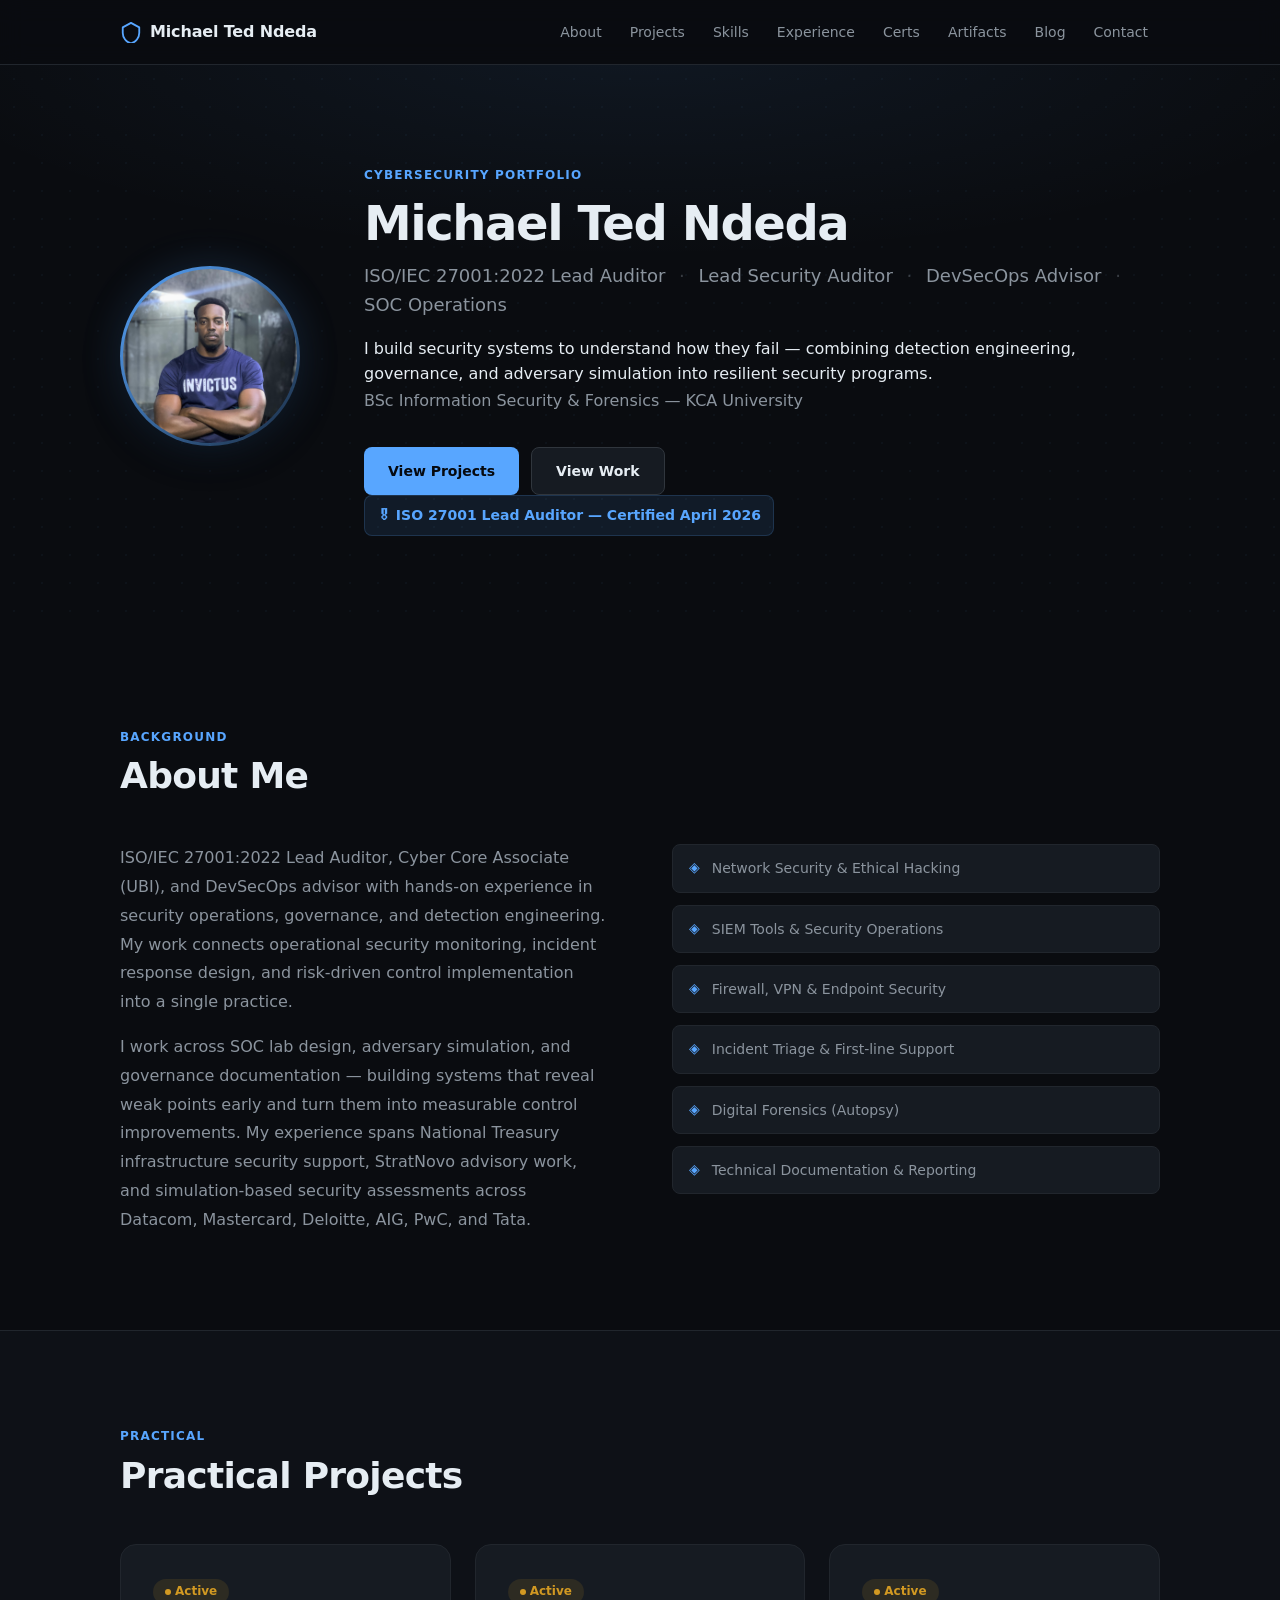
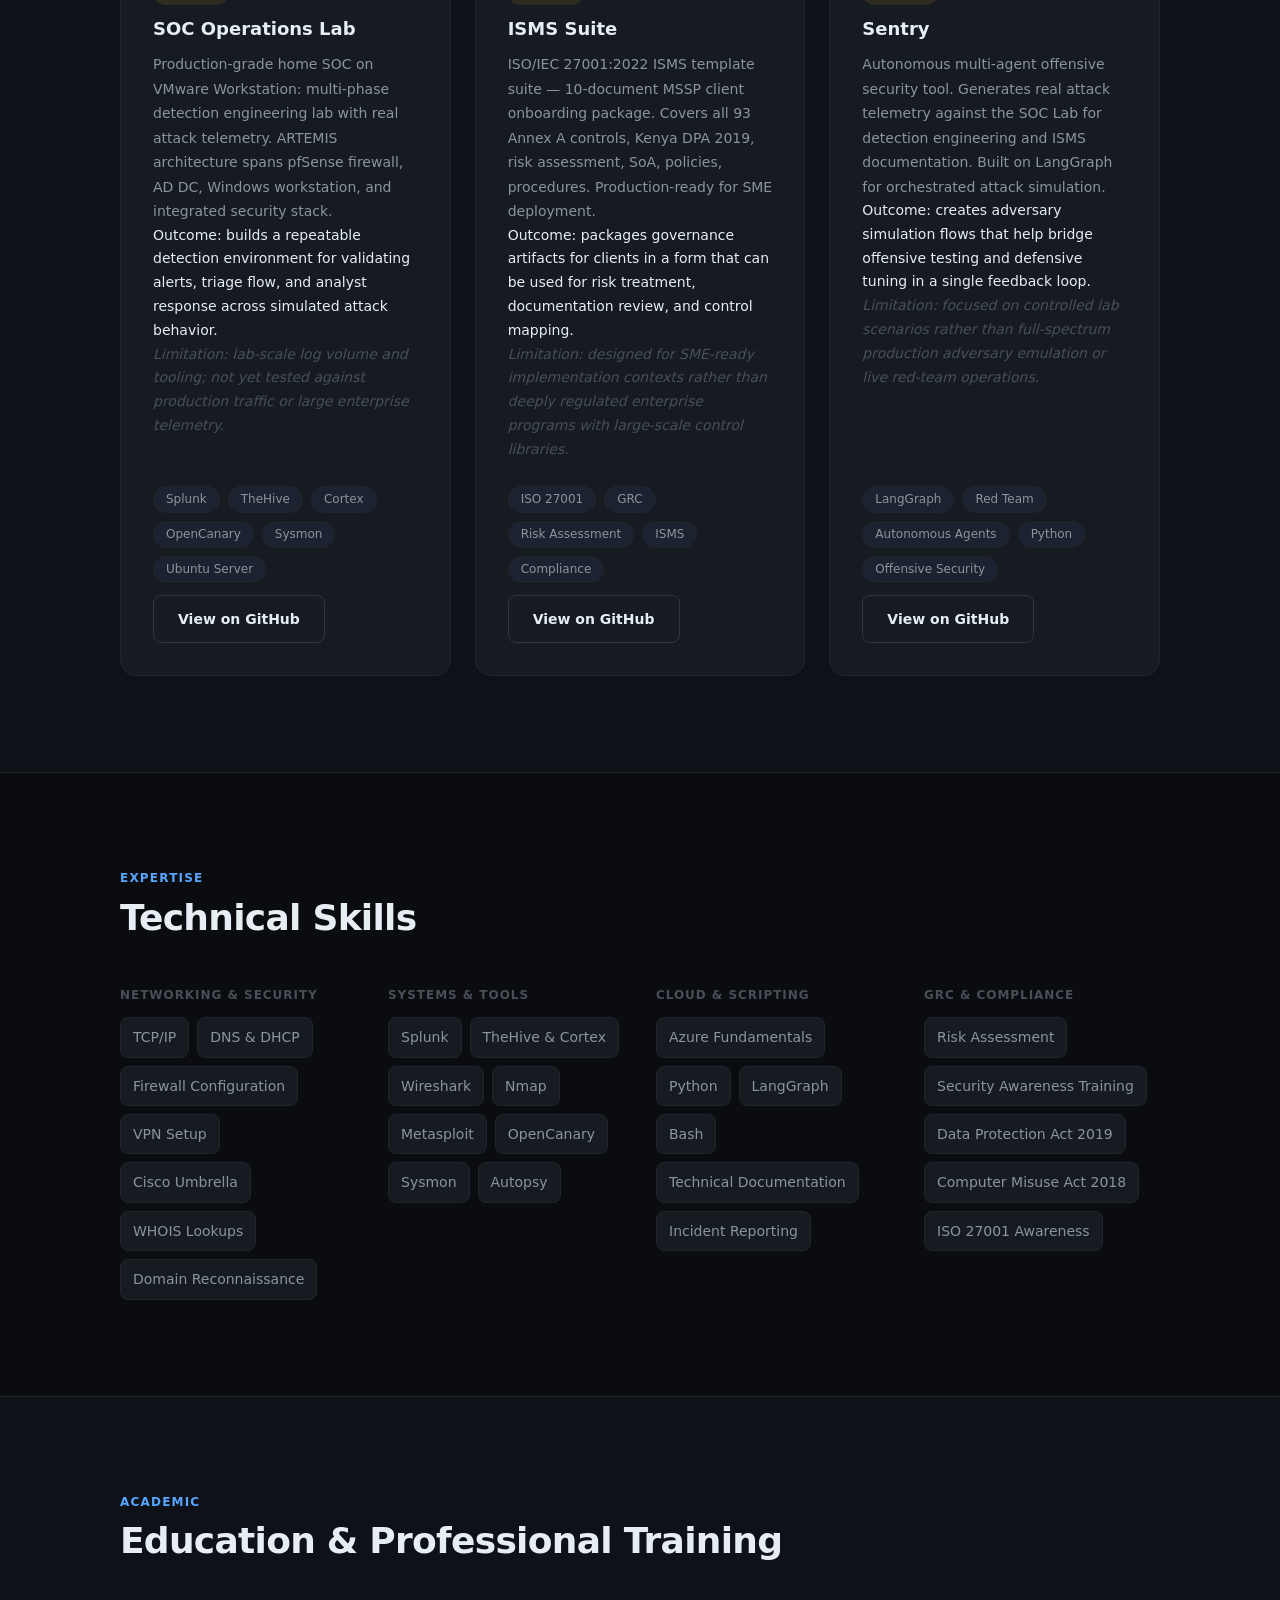
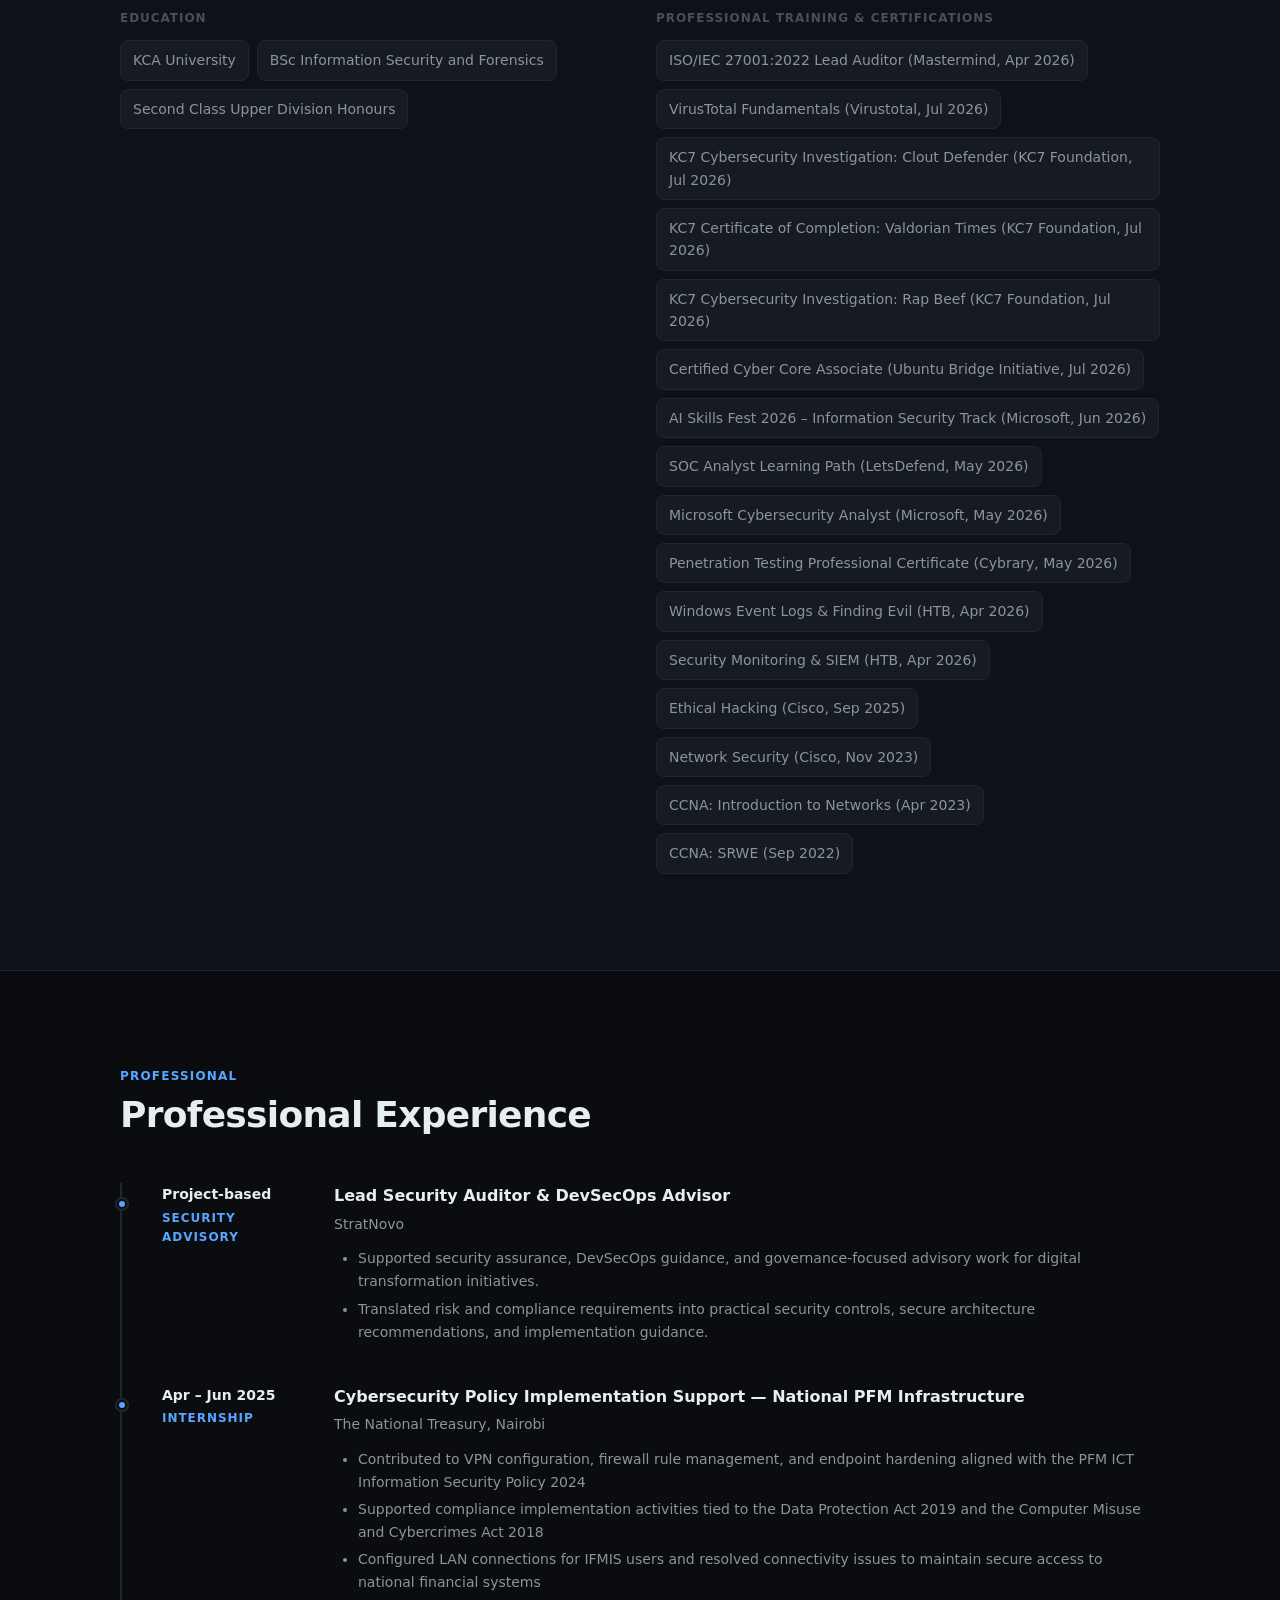
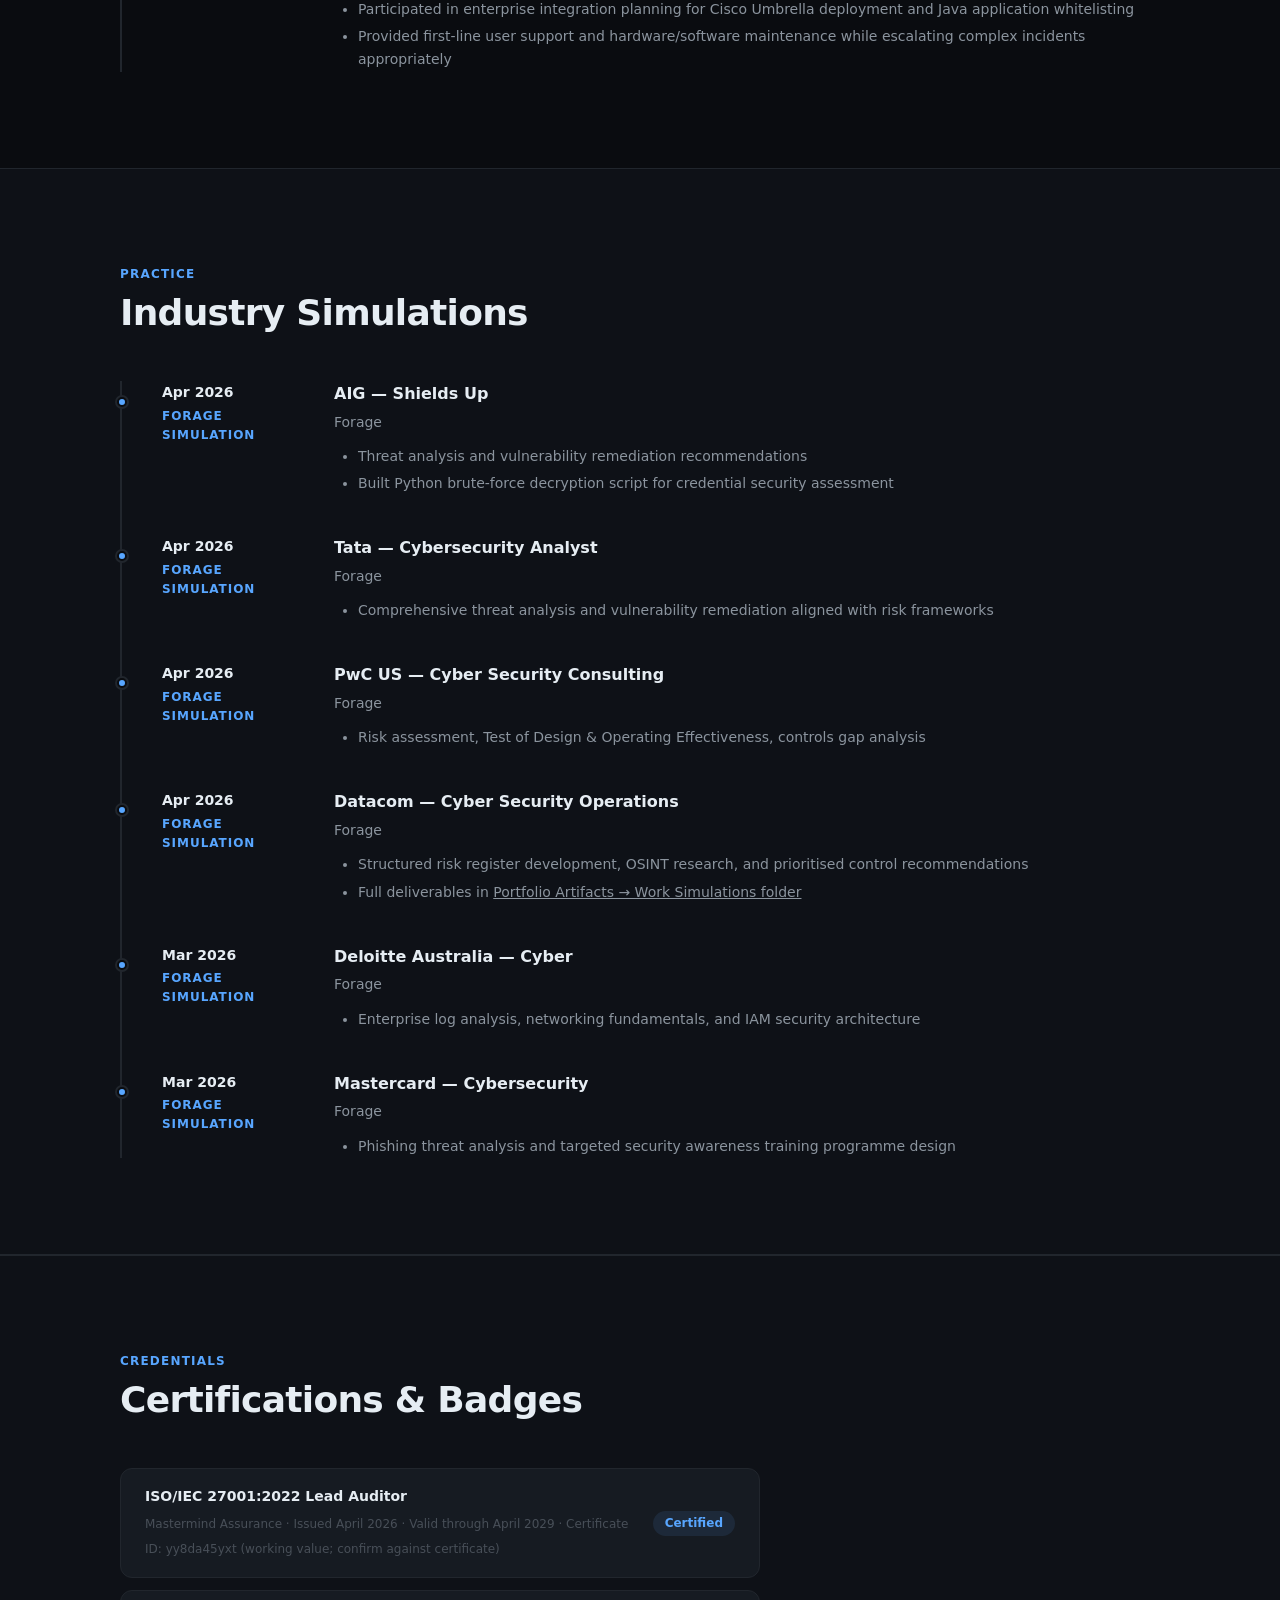
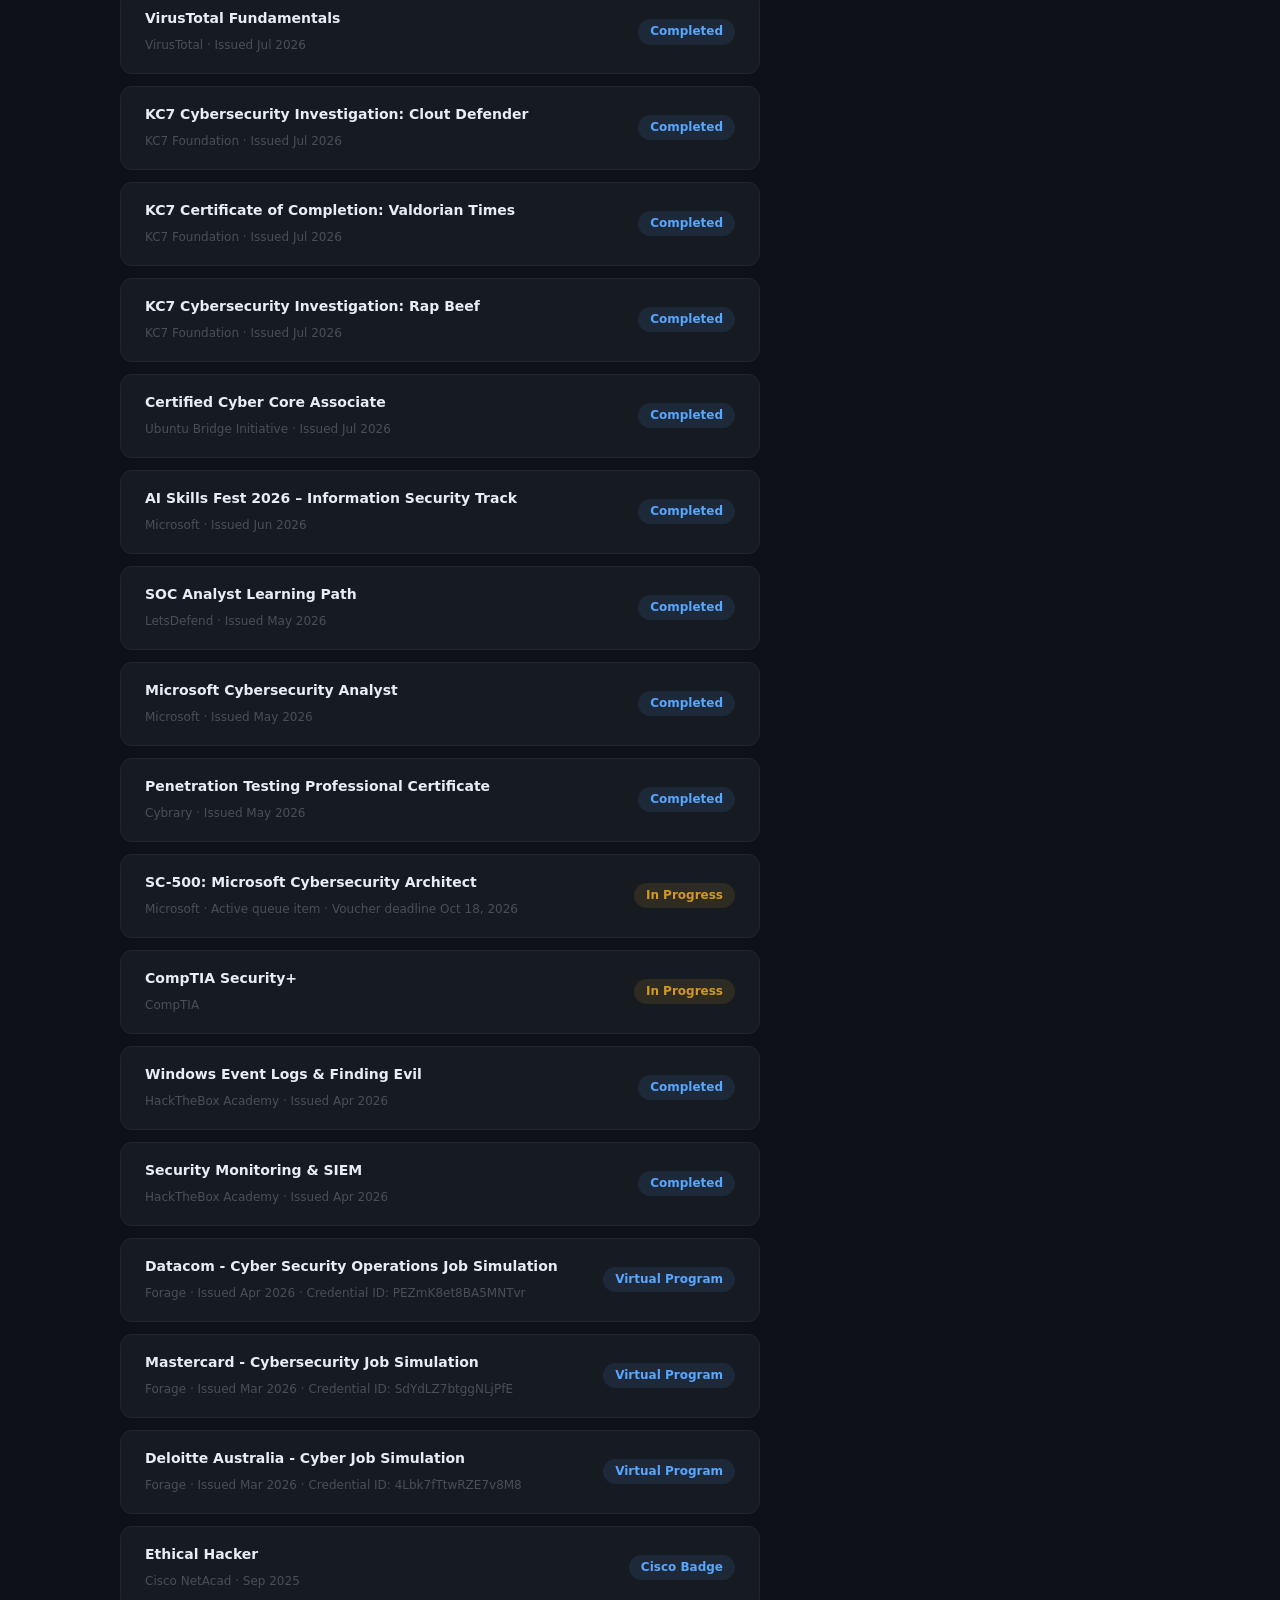
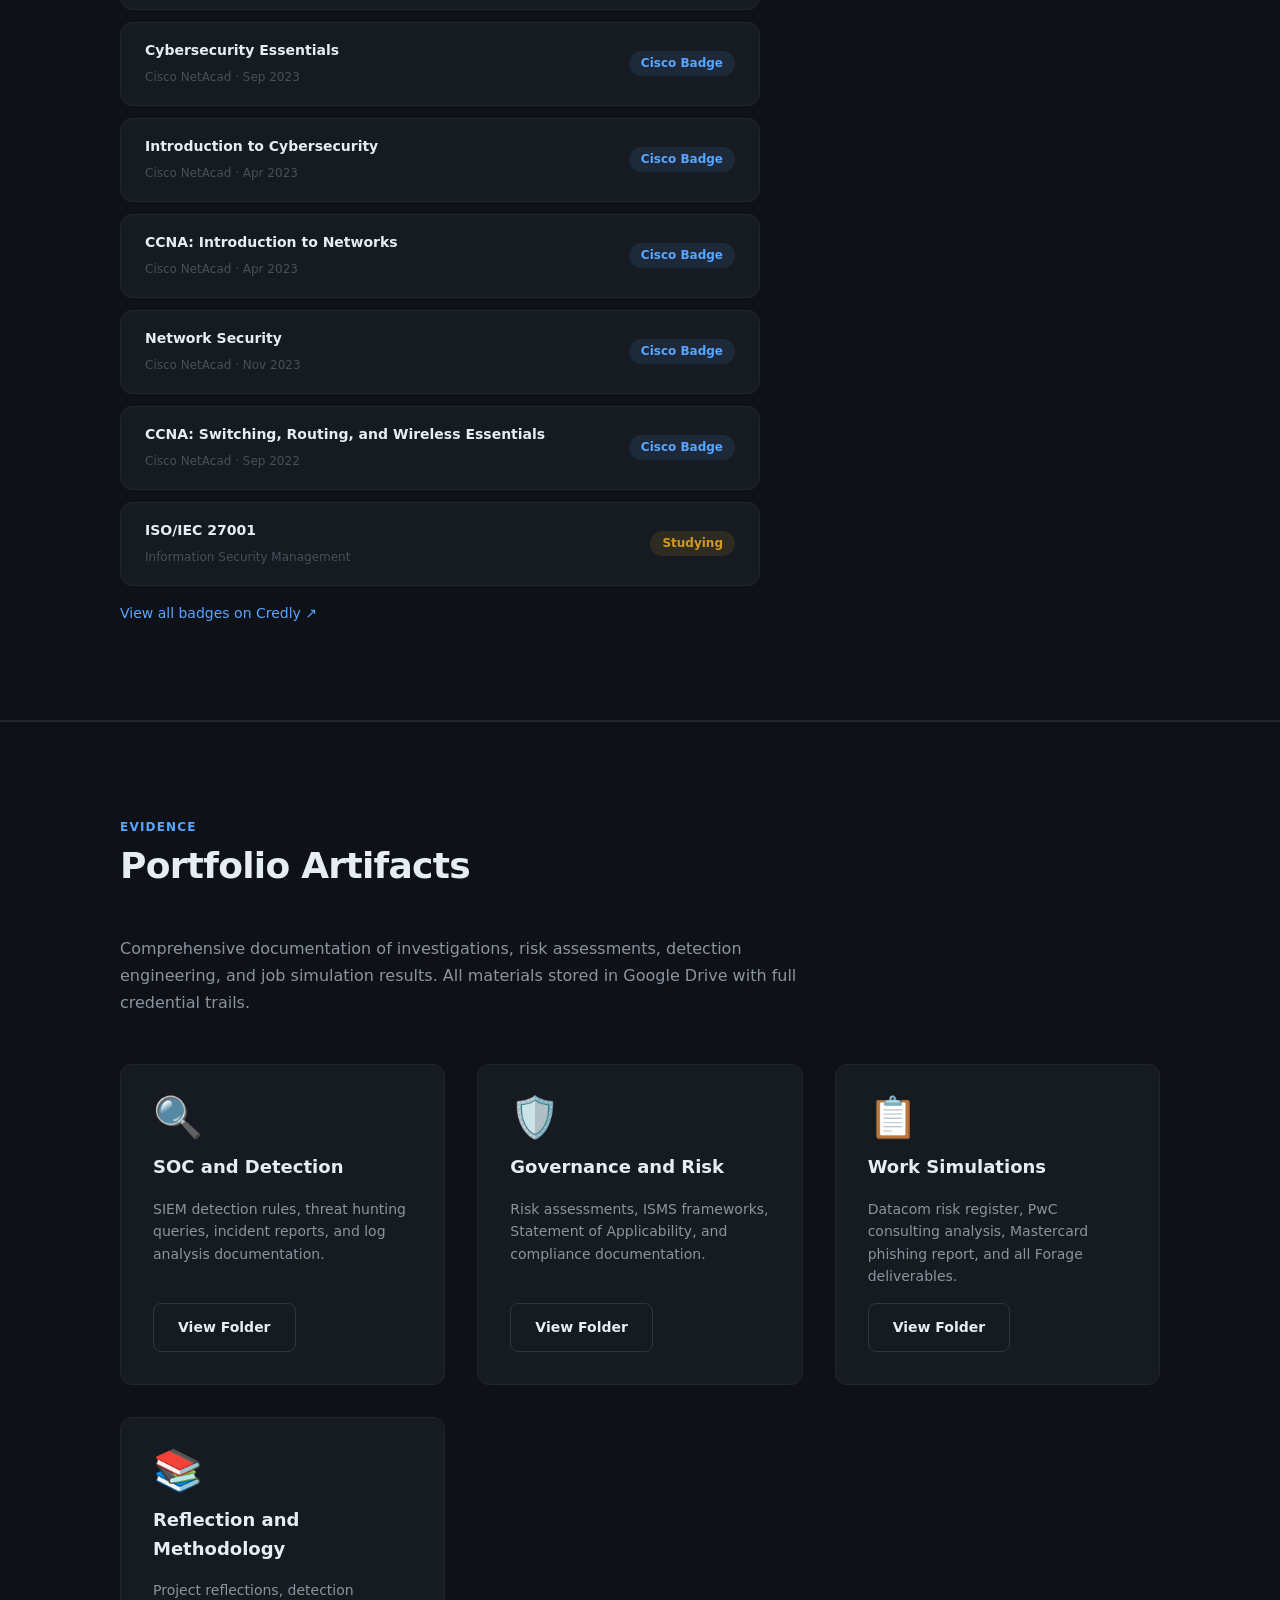
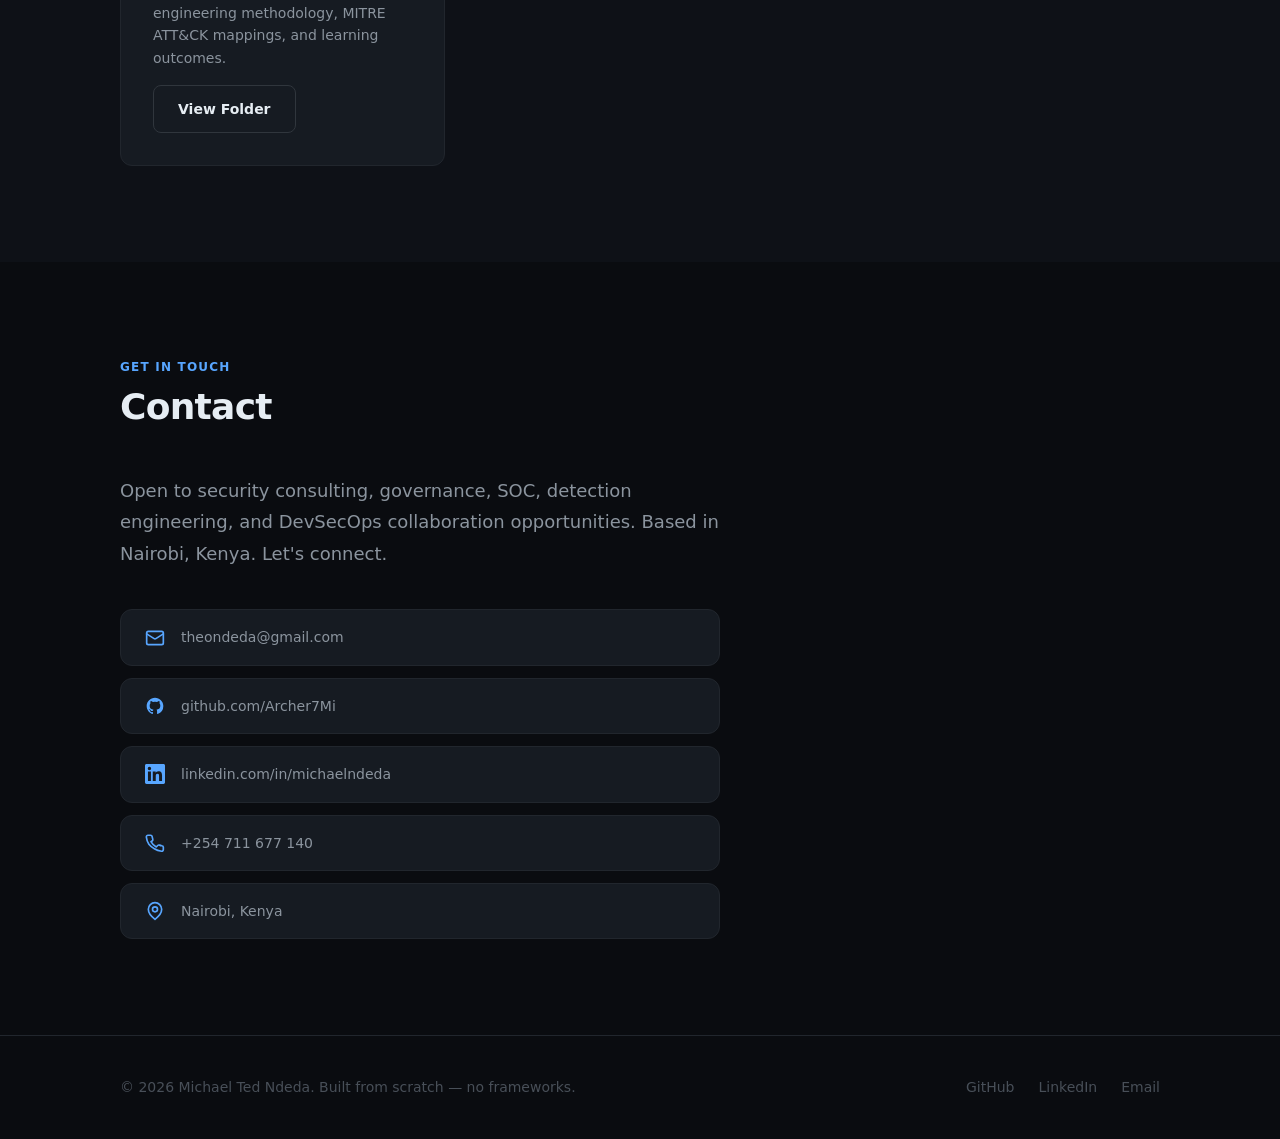
==== commit f9360075: "Add missing LinkedIn certifications" ====
--- a/index.html
+++ b/index.html
@@ -329,6 +329,15 @@
               <h3 class="skill-group-title">Professional Training &amp; Certifications</h3>
               <ul class="skill-tags">
                 <li>ISO/IEC 27001:2022 Lead Auditor (Mastermind, Apr 2026)</li>
+                <li>VirusTotal Fundamentals (Virustotal, Jul 2026)</li>
+                <li>KC7 Cybersecurity Investigation: Clout Defender (KC7 Foundation, Jul 2026)</li>
+                <li>KC7 Certificate of Completion: Valdorian Times (KC7 Foundation, Jul 2026)</li>
+                <li>KC7 Cybersecurity Investigation: Rap Beef (KC7 Foundation, Jul 2026)</li>
+                <li>Certified Cyber Core Associate (Ubuntu Bridge Initiative, Jul 2026)</li>
+                <li>AI Skills Fest 2026 – Information Security Track (Microsoft, Jun 2026)</li>
+                <li>SOC Analyst Learning Path (LetsDefend, May 2026)</li>
+                <li>Microsoft Cybersecurity Analyst (Microsoft, May 2026)</li>
+                <li>Penetration Testing Professional Certificate (Cybrary, May 2026)</li>
                 <li>Windows Event Logs &amp; Finding Evil (HTB, Apr 2026)</li>
                 <li>Security Monitoring &amp; SIEM (HTB, Apr 2026)</li>
                 <li>Ethical Hacking (Cisco, Sep 2025)</li>
@@ -499,6 +508,69 @@
                 <span class="cert-issuer">Mastermind Assurance · Issued April 2026 · Valid through April 2029 · Certificate ID: yy8da45yxt (working value; confirm against certificate)</span>
               </div>
               <span class="cert-status status-badge">Certified</span>
+            </li>
+            <li class="cert-item">
+              <div class="cert-info">
+                <span class="cert-name">VirusTotal Fundamentals</span>
+                <span class="cert-issuer">VirusTotal · Issued Jul 2026</span>
+              </div>
+              <span class="cert-status status-badge">Completed</span>
+            </li>
+            <li class="cert-item">
+              <div class="cert-info">
+                <span class="cert-name">KC7 Cybersecurity Investigation: Clout Defender</span>
+                <span class="cert-issuer">KC7 Foundation · Issued Jul 2026</span>
+              </div>
+              <span class="cert-status status-badge">Completed</span>
+            </li>
+            <li class="cert-item">
+              <div class="cert-info">
+                <span class="cert-name">KC7 Certificate of Completion: Valdorian Times</span>
+                <span class="cert-issuer">KC7 Foundation · Issued Jul 2026</span>
+              </div>
+              <span class="cert-status status-badge">Completed</span>
+            </li>
+            <li class="cert-item">
+              <div class="cert-info">
+                <span class="cert-name">KC7 Cybersecurity Investigation: Rap Beef</span>
+                <span class="cert-issuer">KC7 Foundation · Issued Jul 2026</span>
+              </div>
+              <span class="cert-status status-badge">Completed</span>
+            </li>
+            <li class="cert-item">
+              <div class="cert-info">
+                <span class="cert-name">Certified Cyber Core Associate</span>
+                <span class="cert-issuer">Ubuntu Bridge Initiative · Issued Jul 2026</span>
+              </div>
+              <span class="cert-status status-badge">Completed</span>
+            </li>
+            <li class="cert-item">
+              <div class="cert-info">
+                <span class="cert-name">AI Skills Fest 2026 – Information Security Track</span>
+                <span class="cert-issuer">Microsoft · Issued Jun 2026</span>
+              </div>
+              <span class="cert-status status-badge">Completed</span>
+            </li>
+            <li class="cert-item">
+              <div class="cert-info">
+                <span class="cert-name">SOC Analyst Learning Path</span>
+                <span class="cert-issuer">LetsDefend · Issued May 2026</span>
+              </div>
+              <span class="cert-status status-badge">Completed</span>
+            </li>
+            <li class="cert-item">
+              <div class="cert-info">
+                <span class="cert-name">Microsoft Cybersecurity Analyst</span>
+                <span class="cert-issuer">Microsoft · Issued May 2026</span>
+              </div>
+              <span class="cert-status status-badge">Completed</span>
+            </li>
+            <li class="cert-item">
+              <div class="cert-info">
+                <span class="cert-name">Penetration Testing Professional Certificate</span>
+                <span class="cert-issuer">Cybrary · Issued May 2026</span>
+              </div>
+              <span class="cert-status status-badge">Completed</span>
             </li>
             <li class="cert-item">
               <div class="cert-info">
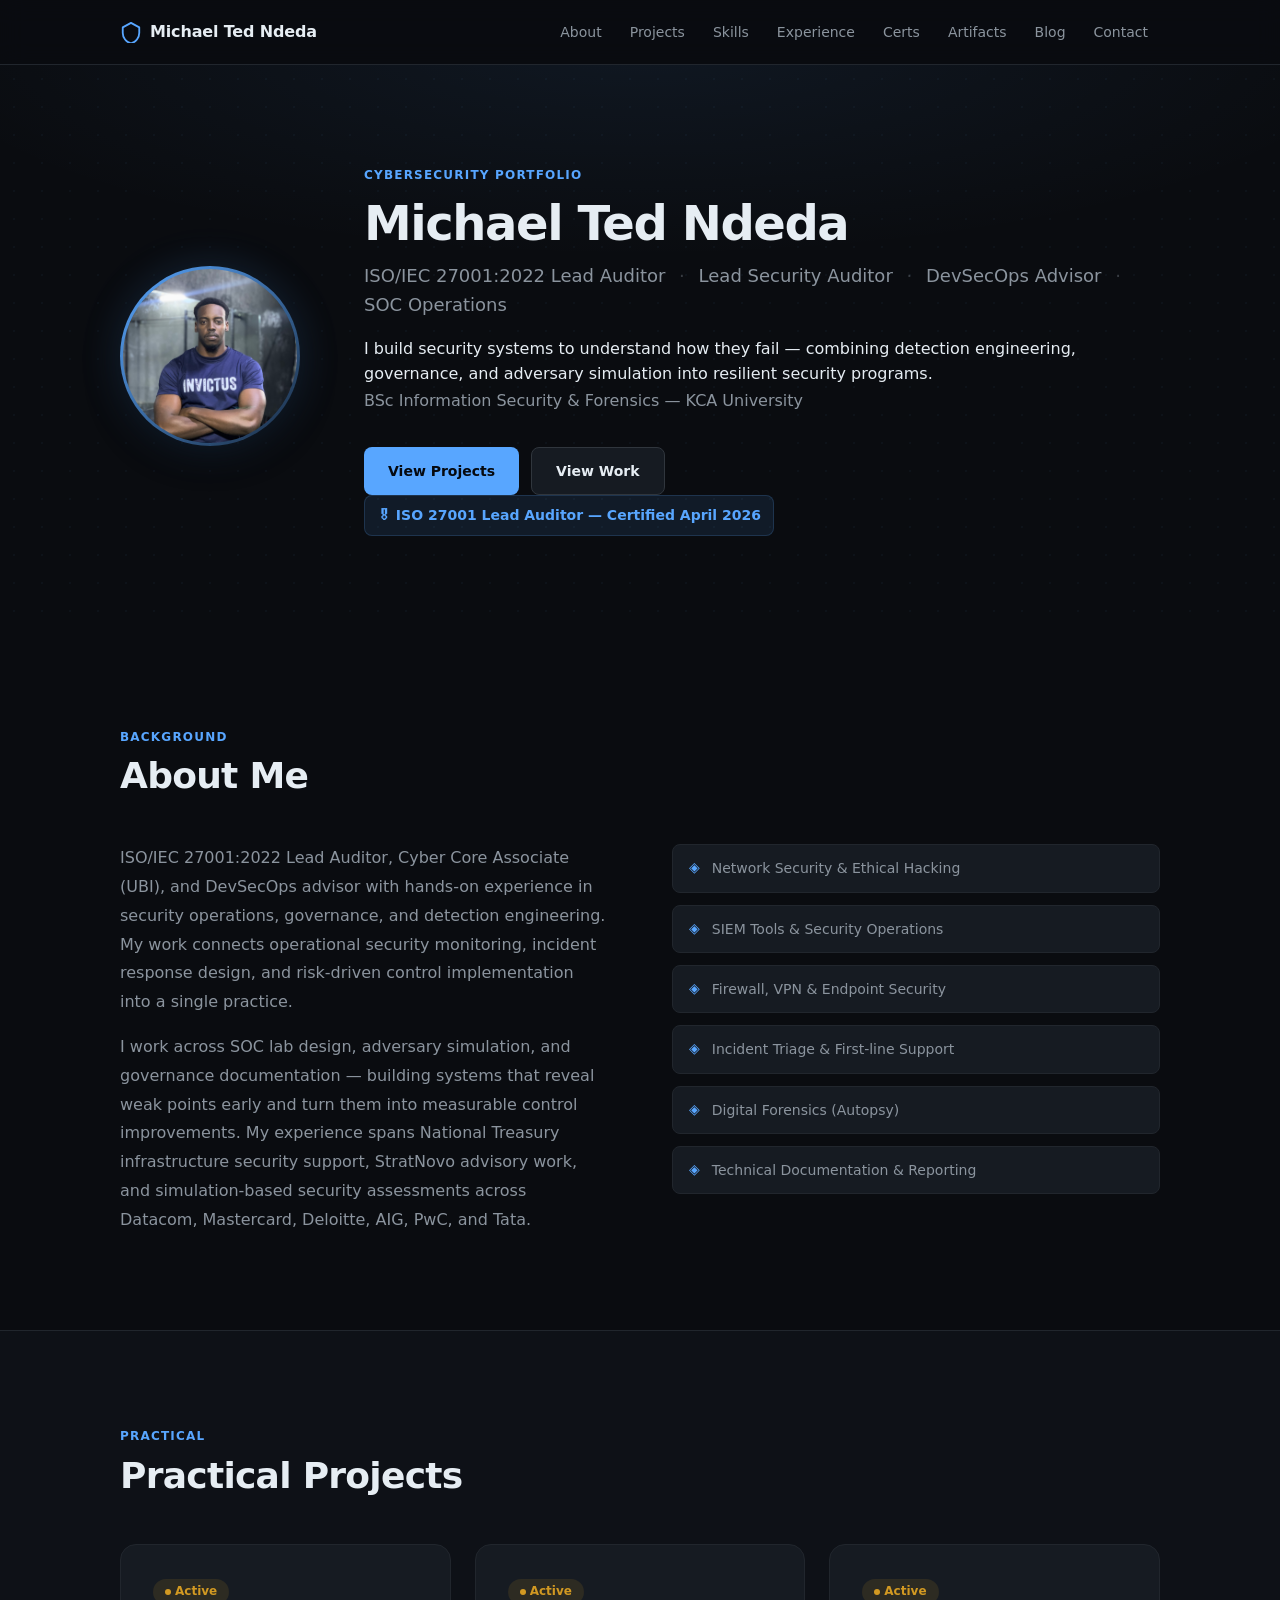
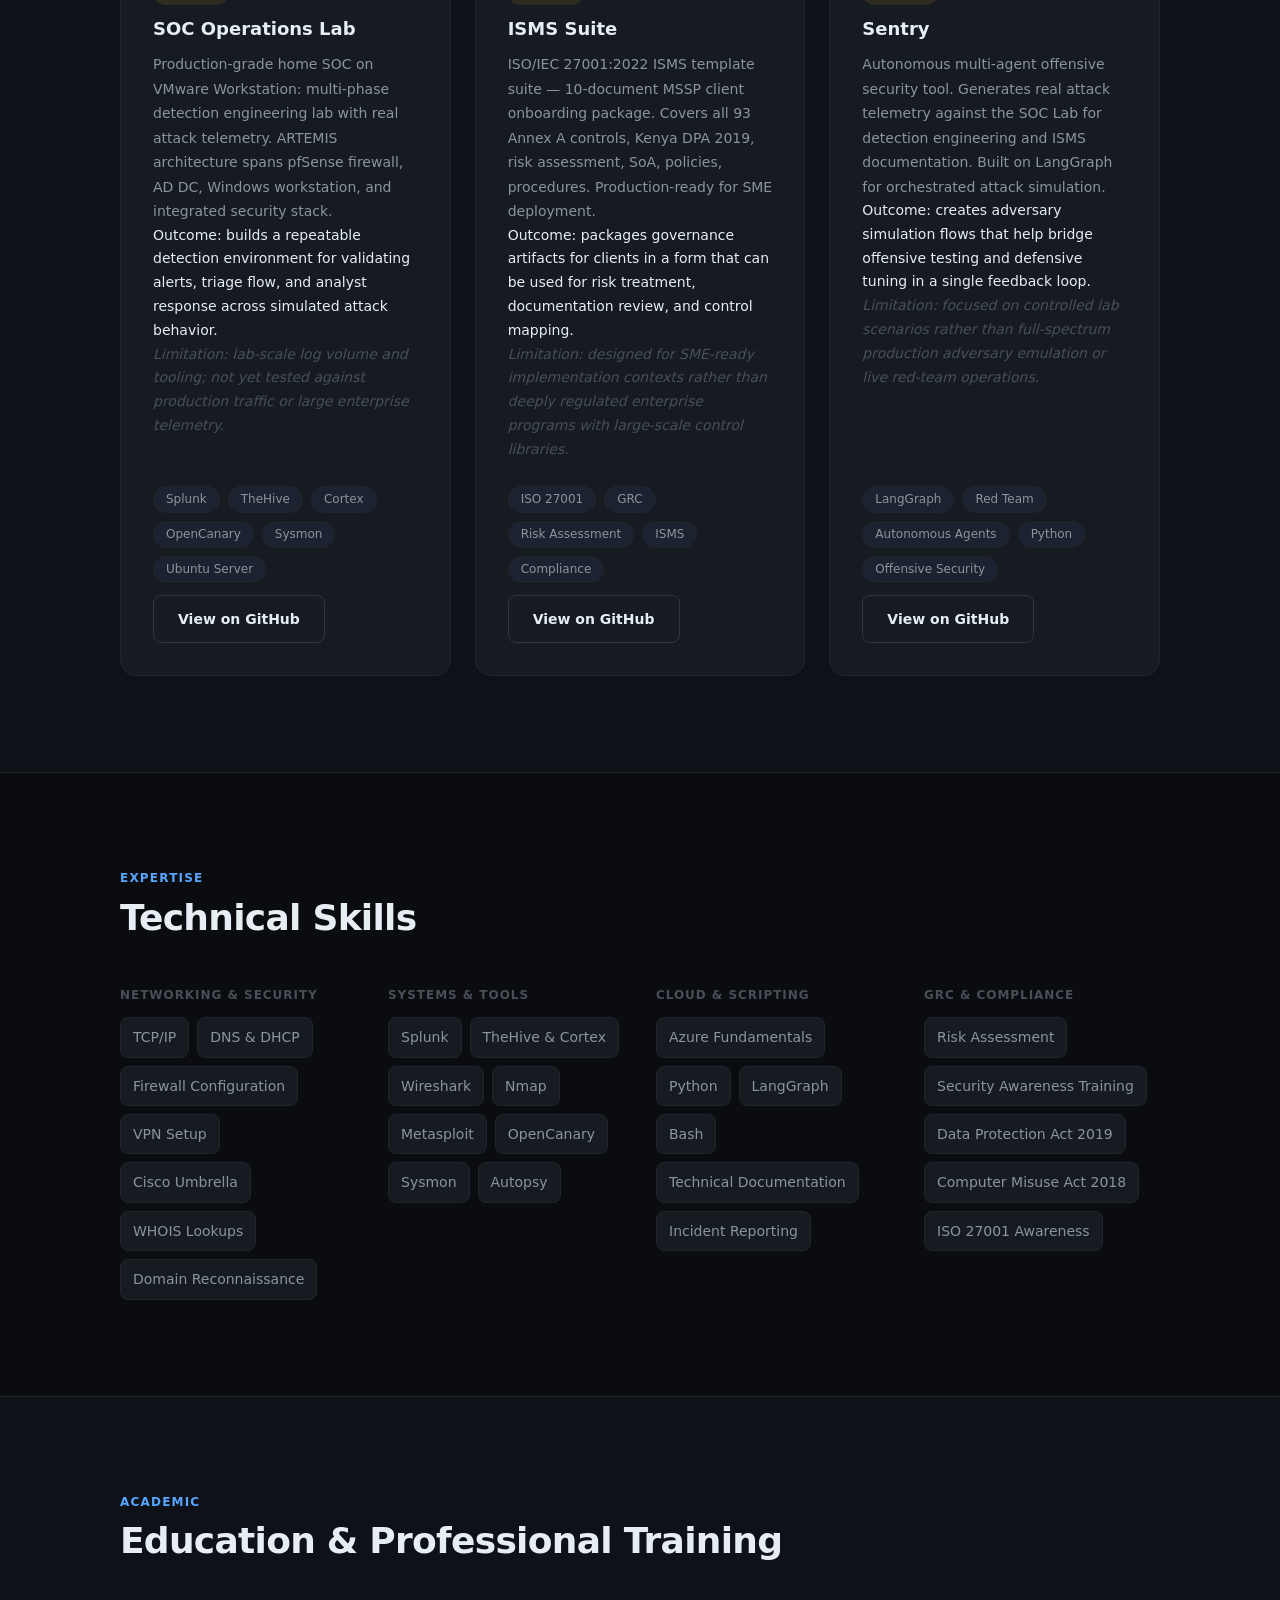
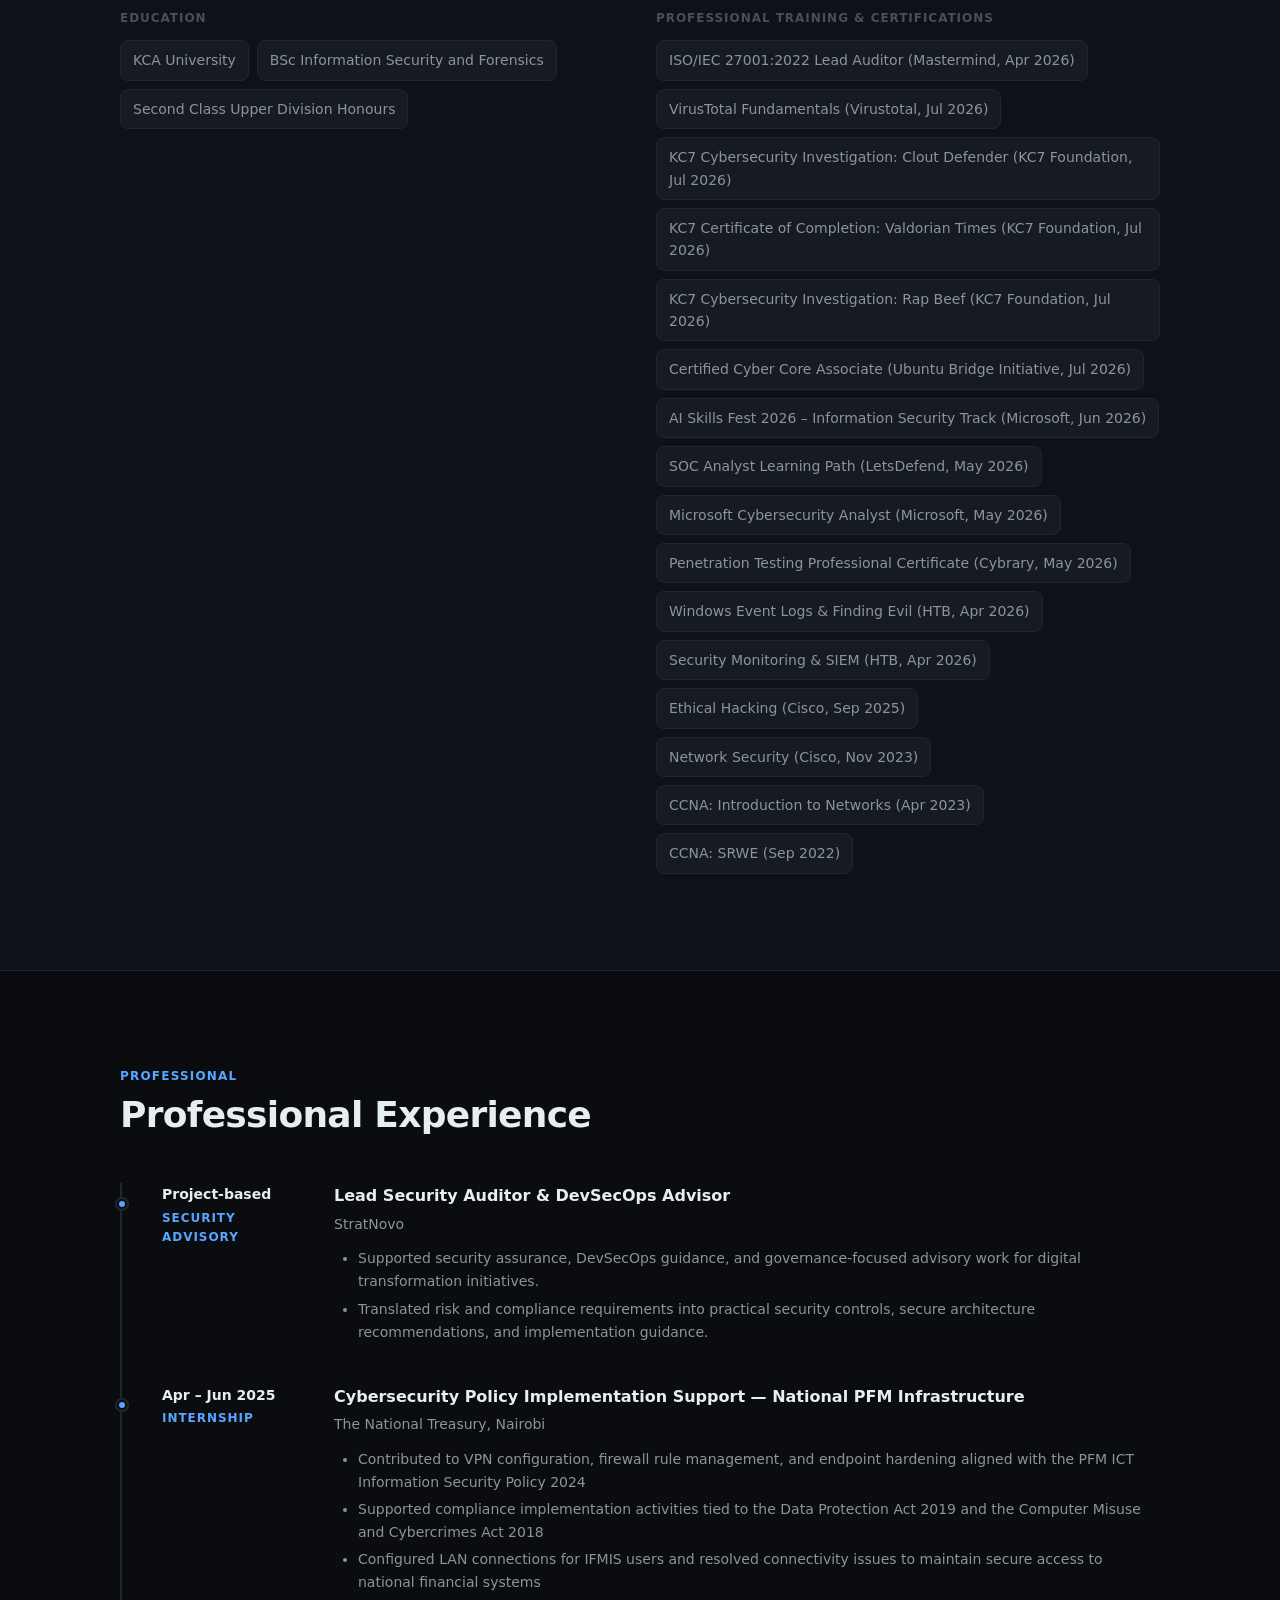
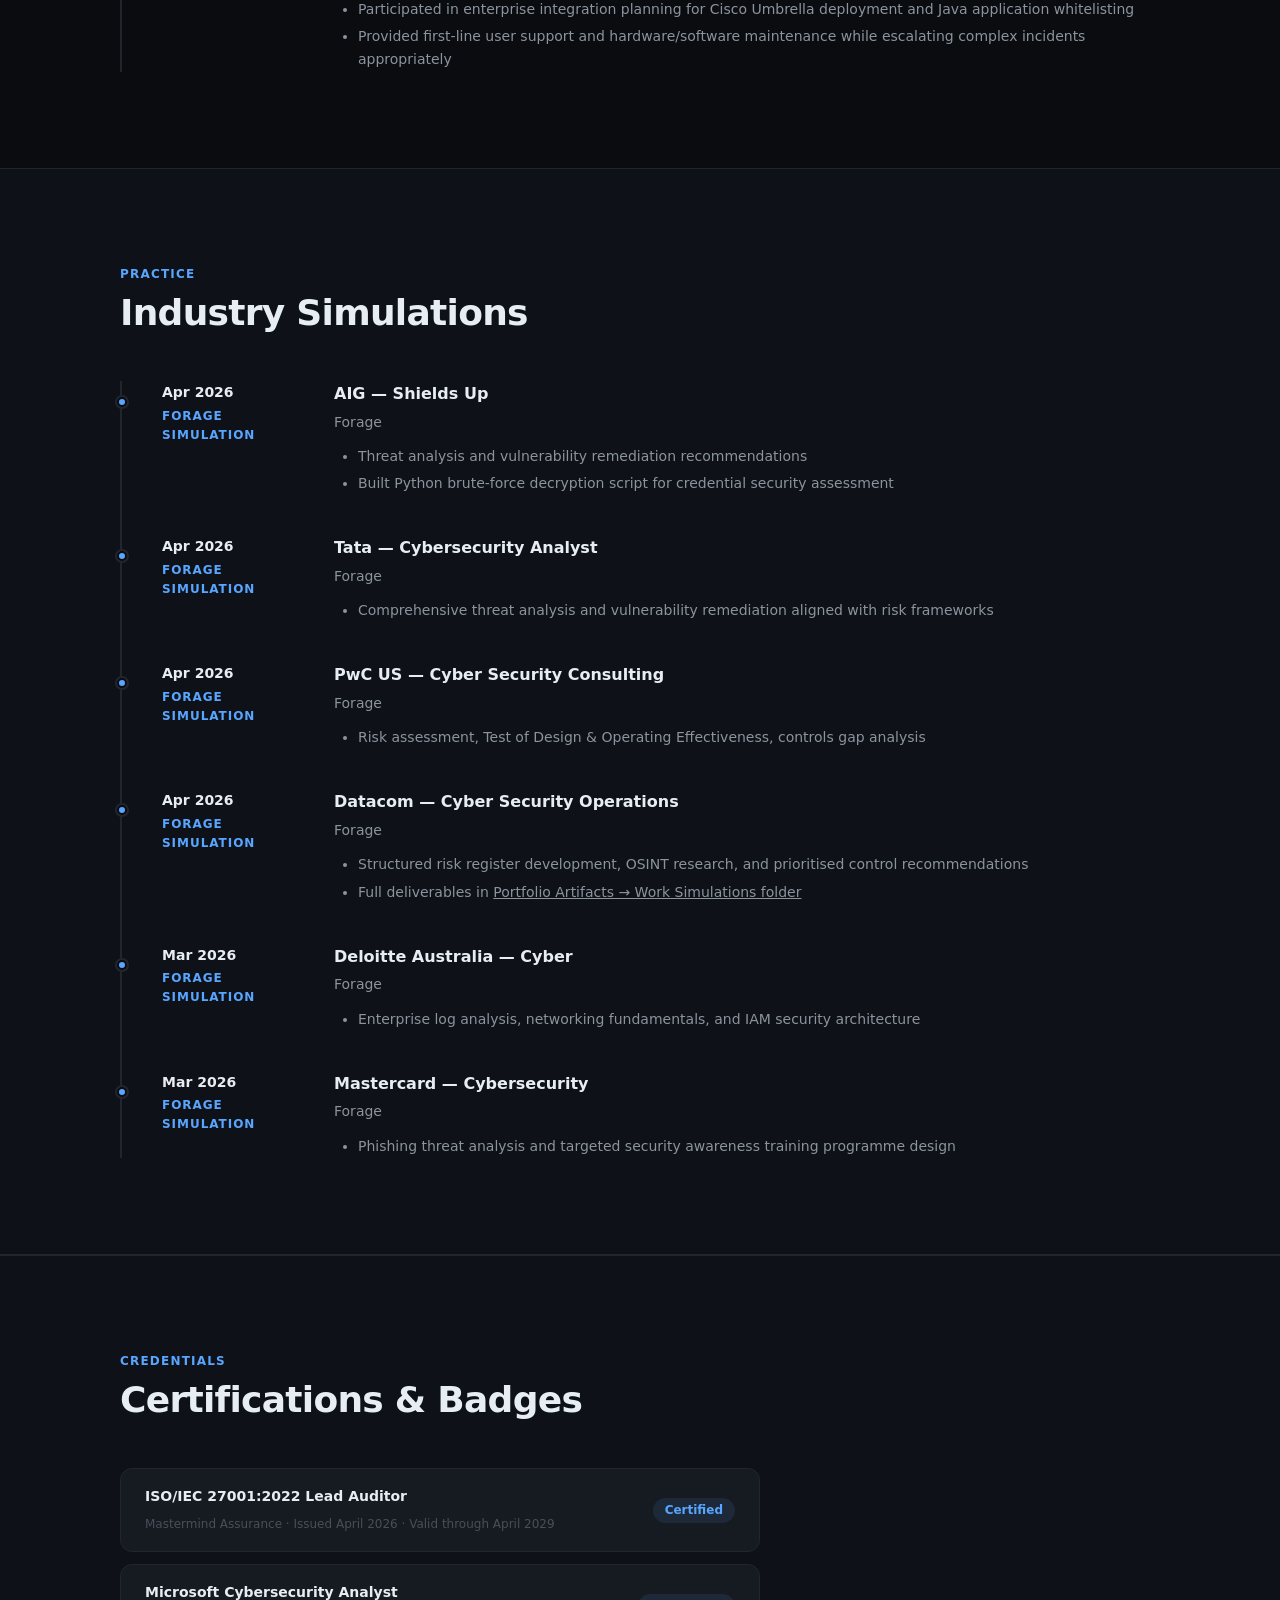
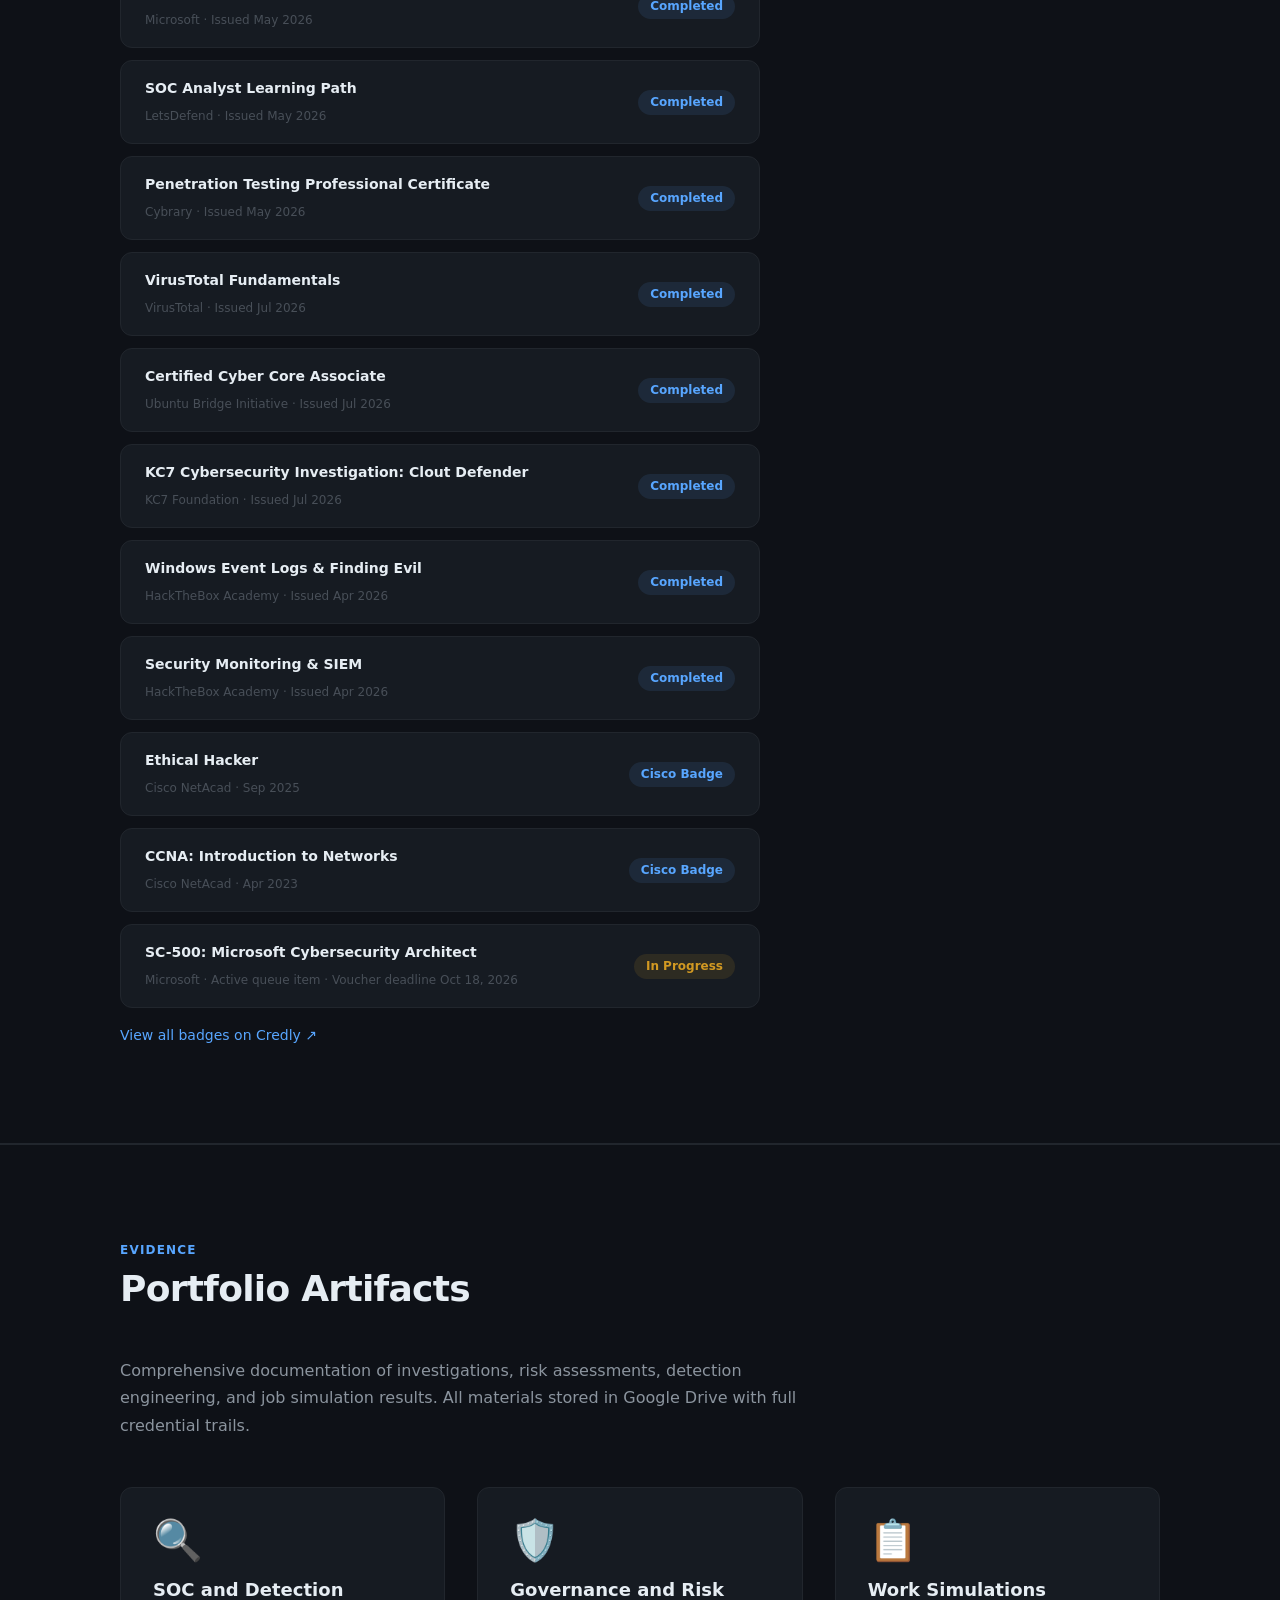
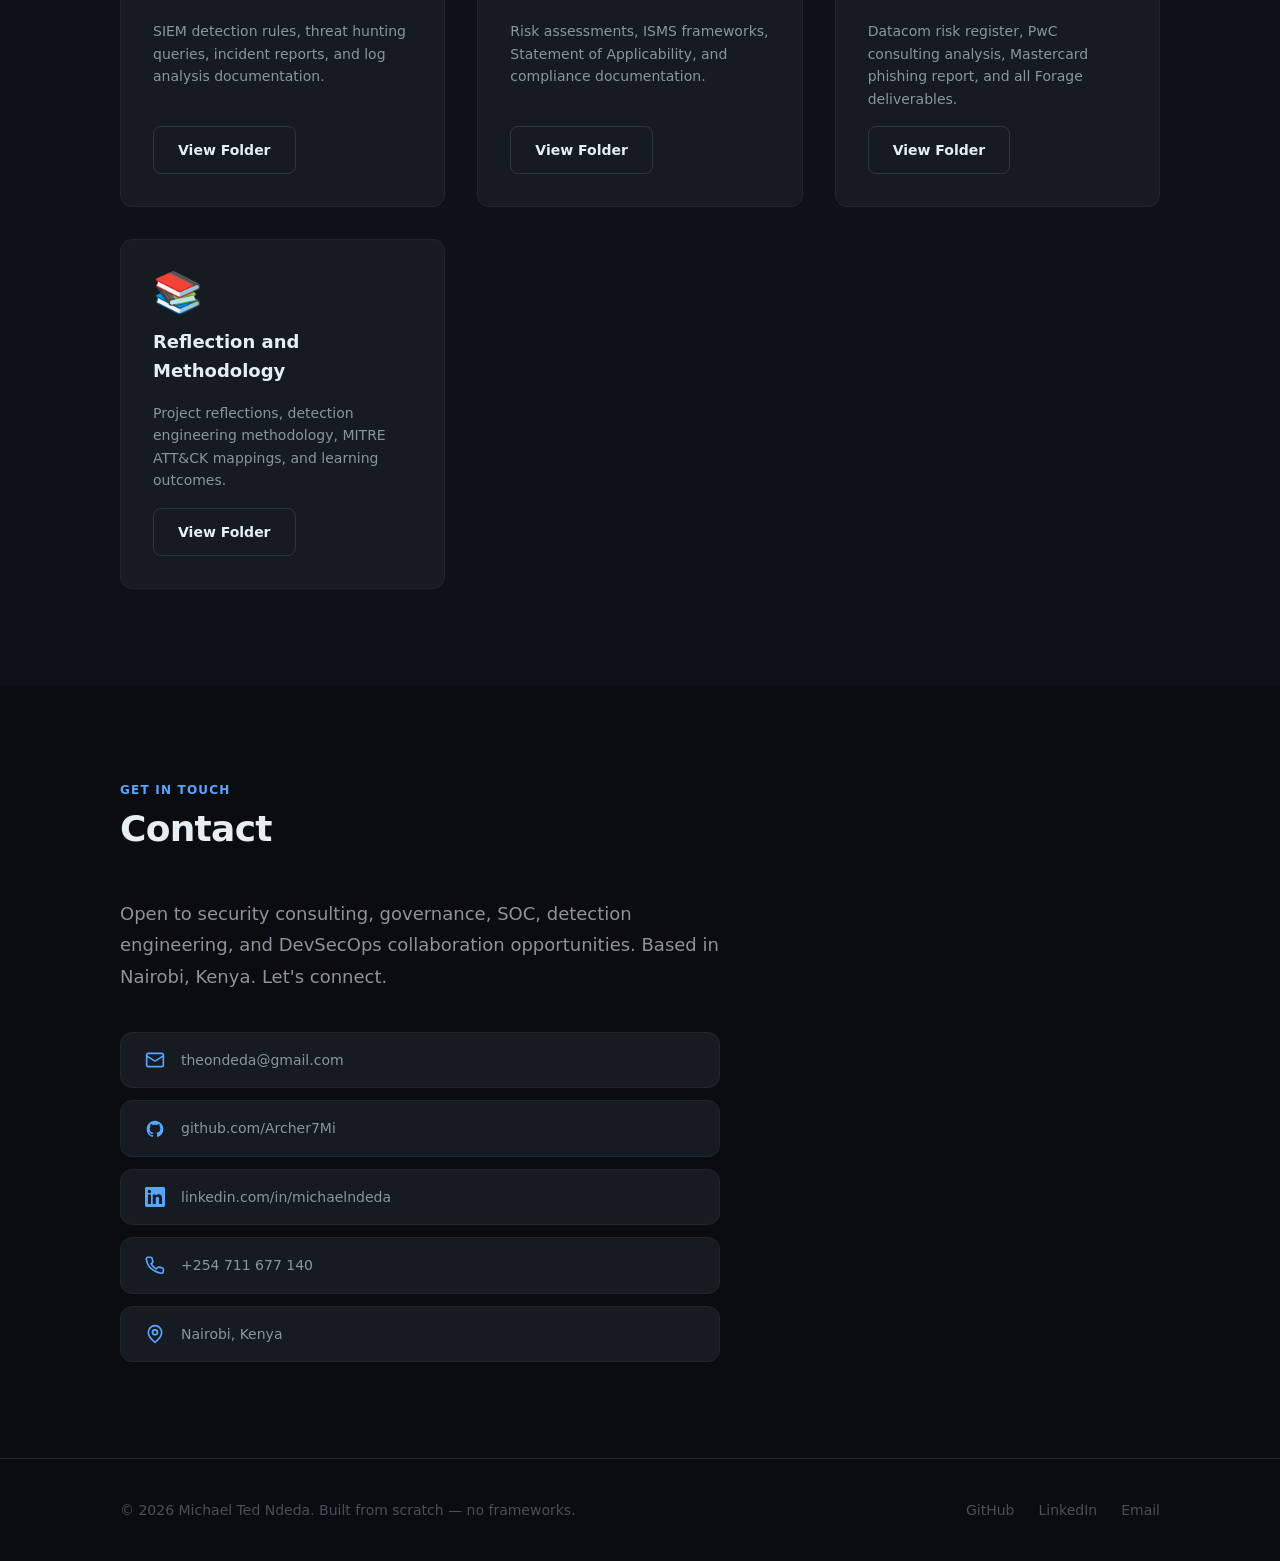
==== commit 0318b681: "Curate certifications for professional positioning" ====
--- a/index.html
+++ b/index.html
@@ -505,9 +505,30 @@
             <li class="cert-item">
               <div class="cert-info">
                 <span class="cert-name">ISO/IEC 27001:2022 Lead Auditor</span>
-                <span class="cert-issuer">Mastermind Assurance · Issued April 2026 · Valid through April 2029 · Certificate ID: yy8da45yxt (working value; confirm against certificate)</span>
+                <span class="cert-issuer">Mastermind Assurance · Issued April 2026 · Valid through April 2029</span>
               </div>
               <span class="cert-status status-badge">Certified</span>
+            </li>
+            <li class="cert-item">
+              <div class="cert-info">
+                <span class="cert-name">Microsoft Cybersecurity Analyst</span>
+                <span class="cert-issuer">Microsoft · Issued May 2026</span>
+              </div>
+              <span class="cert-status status-badge">Completed</span>
+            </li>
+            <li class="cert-item">
+              <div class="cert-info">
+                <span class="cert-name">SOC Analyst Learning Path</span>
+                <span class="cert-issuer">LetsDefend · Issued May 2026</span>
+              </div>
+              <span class="cert-status status-badge">Completed</span>
+            </li>
+            <li class="cert-item">
+              <div class="cert-info">
+                <span class="cert-name">Penetration Testing Professional Certificate</span>
+                <span class="cert-issuer">Cybrary · Issued May 2026</span>
+              </div>
+              <span class="cert-status status-badge">Completed</span>
             </li>
             <li class="cert-item">
               <div class="cert-info">
@@ -518,6 +539,13 @@
             </li>
             <li class="cert-item">
               <div class="cert-info">
+                <span class="cert-name">Certified Cyber Core Associate</span>
+                <span class="cert-issuer">Ubuntu Bridge Initiative · Issued Jul 2026</span>
+              </div>
+              <span class="cert-status status-badge">Completed</span>
+            </li>
+            <li class="cert-item">
+              <div class="cert-info">
                 <span class="cert-name">KC7 Cybersecurity Investigation: Clout Defender</span>
                 <span class="cert-issuer">KC7 Foundation · Issued Jul 2026</span>
               </div>
@@ -525,52 +553,31 @@
             </li>
             <li class="cert-item">
               <div class="cert-info">
-                <span class="cert-name">KC7 Certificate of Completion: Valdorian Times</span>
-                <span class="cert-issuer">KC7 Foundation · Issued Jul 2026</span>
+                <span class="cert-name">Windows Event Logs &amp; Finding Evil</span>
+                <span class="cert-issuer">HackTheBox Academy · Issued Apr 2026</span>
               </div>
               <span class="cert-status status-badge">Completed</span>
             </li>
             <li class="cert-item">
               <div class="cert-info">
-                <span class="cert-name">KC7 Cybersecurity Investigation: Rap Beef</span>
-                <span class="cert-issuer">KC7 Foundation · Issued Jul 2026</span>
+                <span class="cert-name">Security Monitoring &amp; SIEM</span>
+                <span class="cert-issuer">HackTheBox Academy · Issued Apr 2026</span>
               </div>
               <span class="cert-status status-badge">Completed</span>
             </li>
             <li class="cert-item">
               <div class="cert-info">
-                <span class="cert-name">Certified Cyber Core Associate</span>
-                <span class="cert-issuer">Ubuntu Bridge Initiative · Issued Jul 2026</span>
-              </div>
-              <span class="cert-status status-badge">Completed</span>
-            </li>
-            <li class="cert-item">
-              <div class="cert-info">
-                <span class="cert-name">AI Skills Fest 2026 – Information Security Track</span>
-                <span class="cert-issuer">Microsoft · Issued Jun 2026</span>
-              </div>
-              <span class="cert-status status-badge">Completed</span>
-            </li>
-            <li class="cert-item">
-              <div class="cert-info">
-                <span class="cert-name">SOC Analyst Learning Path</span>
-                <span class="cert-issuer">LetsDefend · Issued May 2026</span>
-              </div>
-              <span class="cert-status status-badge">Completed</span>
-            </li>
-            <li class="cert-item">
-              <div class="cert-info">
-                <span class="cert-name">Microsoft Cybersecurity Analyst</span>
-                <span class="cert-issuer">Microsoft · Issued May 2026</span>
-              </div>
-              <span class="cert-status status-badge">Completed</span>
-            </li>
-            <li class="cert-item">
-              <div class="cert-info">
-                <span class="cert-name">Penetration Testing Professional Certificate</span>
-                <span class="cert-issuer">Cybrary · Issued May 2026</span>
-              </div>
-              <span class="cert-status status-badge">Completed</span>
+                <a class="cert-name" href="https://www.credly.com/users/michael-ndeda" target="_blank" rel="noopener noreferrer">Ethical Hacker</a>
+                <span class="cert-issuer">Cisco NetAcad · Sep 2025</span>
+              </div>
+              <span class="cert-status status-badge">Cisco Badge</span>
+            </li>
+            <li class="cert-item">
+              <div class="cert-info">
+                <a class="cert-name" href="https://www.credly.com/users/michael-ndeda" target="_blank" rel="noopener noreferrer">CCNA: Introduction to Networks</a>
+                <span class="cert-issuer">Cisco NetAcad · Apr 2023</span>
+              </div>
+              <span class="cert-status status-badge">Cisco Badge</span>
             </li>
             <li class="cert-item">
               <div class="cert-info">
@@ -578,97 +585,6 @@
                 <span class="cert-issuer">Microsoft · Active queue item · Voucher deadline Oct 18, 2026</span>
               </div>
               <span class="cert-status status-studying">In Progress</span>
-            </li>
-            <li class="cert-item">
-              <div class="cert-info">
-                <span class="cert-name">CompTIA Security+</span>
-                <span class="cert-issuer">CompTIA</span>
-              </div>
-              <span class="cert-status status-studying">In Progress</span>
-            </li>
-            <li class="cert-item">
-              <div class="cert-info">
-                <span class="cert-name">Windows Event Logs &amp; Finding Evil</span>
-                <span class="cert-issuer">HackTheBox Academy · Issued Apr 2026</span>
-              </div>
-              <span class="cert-status status-badge">Completed</span>
-            </li>
-            <li class="cert-item">
-              <div class="cert-info">
-                <span class="cert-name">Security Monitoring &amp; SIEM</span>
-                <span class="cert-issuer">HackTheBox Academy · Issued Apr 2026</span>
-              </div>
-              <span class="cert-status status-badge">Completed</span>
-            </li>
-            <li class="cert-item">
-              <div class="cert-info">
-                <span class="cert-name">Datacom - Cyber Security Operations Job Simulation</span>
-                <span class="cert-issuer">Forage · Issued Apr 2026 · Credential ID: PEZmK8et8BA5MNTvr</span>
-              </div>
-              <span class="cert-status status-badge">Virtual Program</span>
-            </li>
-            <li class="cert-item">
-              <div class="cert-info">
-                <span class="cert-name">Mastercard - Cybersecurity Job Simulation</span>
-                <span class="cert-issuer">Forage · Issued Mar 2026 · Credential ID: SdYdLZ7btggNLjPfE</span>
-              </div>
-              <span class="cert-status status-badge">Virtual Program</span>
-            </li>
-            <li class="cert-item">
-              <div class="cert-info">
-                <span class="cert-name">Deloitte Australia - Cyber Job Simulation</span>
-                <span class="cert-issuer">Forage · Issued Mar 2026 · Credential ID: 4Lbk7fTtwRZE7v8M8</span>
-              </div>
-              <span class="cert-status status-badge">Virtual Program</span>
-            </li>
-            <li class="cert-item">
-              <div class="cert-info">
-                <a class="cert-name" href="https://www.credly.com/users/michael-ndeda" target="_blank" rel="noopener noreferrer">Ethical Hacker</a>
-                <span class="cert-issuer">Cisco NetAcad · Sep 2025</span>
-              </div>
-              <span class="cert-status status-badge">Cisco Badge</span>
-            </li>
-            <li class="cert-item">
-              <div class="cert-info">
-                <a class="cert-name" href="https://www.credly.com/users/michael-ndeda" target="_blank" rel="noopener noreferrer">Cybersecurity Essentials</a>
-                <span class="cert-issuer">Cisco NetAcad · Sep 2023</span>
-              </div>
-              <span class="cert-status status-badge">Cisco Badge</span>
-            </li>
-            <li class="cert-item">
-              <div class="cert-info">
-                <a class="cert-name" href="https://www.credly.com/users/michael-ndeda" target="_blank" rel="noopener noreferrer">Introduction to Cybersecurity</a>
-                <span class="cert-issuer">Cisco NetAcad · Apr 2023</span>
-              </div>
-              <span class="cert-status status-badge">Cisco Badge</span>
-            </li>
-            <li class="cert-item">
-              <div class="cert-info">
-                <a class="cert-name" href="https://www.credly.com/users/michael-ndeda" target="_blank" rel="noopener noreferrer">CCNA: Introduction to Networks</a>
-                <span class="cert-issuer">Cisco NetAcad · Apr 2023</span>
-              </div>
-              <span class="cert-status status-badge">Cisco Badge</span>
-            </li>
-            <li class="cert-item">
-              <div class="cert-info">
-                <a class="cert-name" href="https://www.credly.com/users/michael-ndeda" target="_blank" rel="noopener noreferrer">Network Security</a>
-                <span class="cert-issuer">Cisco NetAcad · Nov 2023</span>
-              </div>
-              <span class="cert-status status-badge">Cisco Badge</span>
-            </li>
-            <li class="cert-item">
-              <div class="cert-info">
-                <a class="cert-name" href="https://www.credly.com/users/michael-ndeda" target="_blank" rel="noopener noreferrer">CCNA: Switching, Routing, and Wireless Essentials</a>
-                <span class="cert-issuer">Cisco NetAcad · Sep 2022</span>
-              </div>
-              <span class="cert-status status-badge">Cisco Badge</span>
-            </li>
-            <li class="cert-item">
-              <div class="cert-info">
-                <span class="cert-name">ISO/IEC 27001</span>
-                <span class="cert-issuer">Information Security Management</span>
-              </div>
-              <span class="cert-status status-studying">Studying</span>
             </li>
           </ul>
           <p class="cert-credly-link"><a href="https://www.credly.com/users/michael-ndeda" target="_blank" rel="noopener noreferrer">View all badges on Credly ↗</a></p>
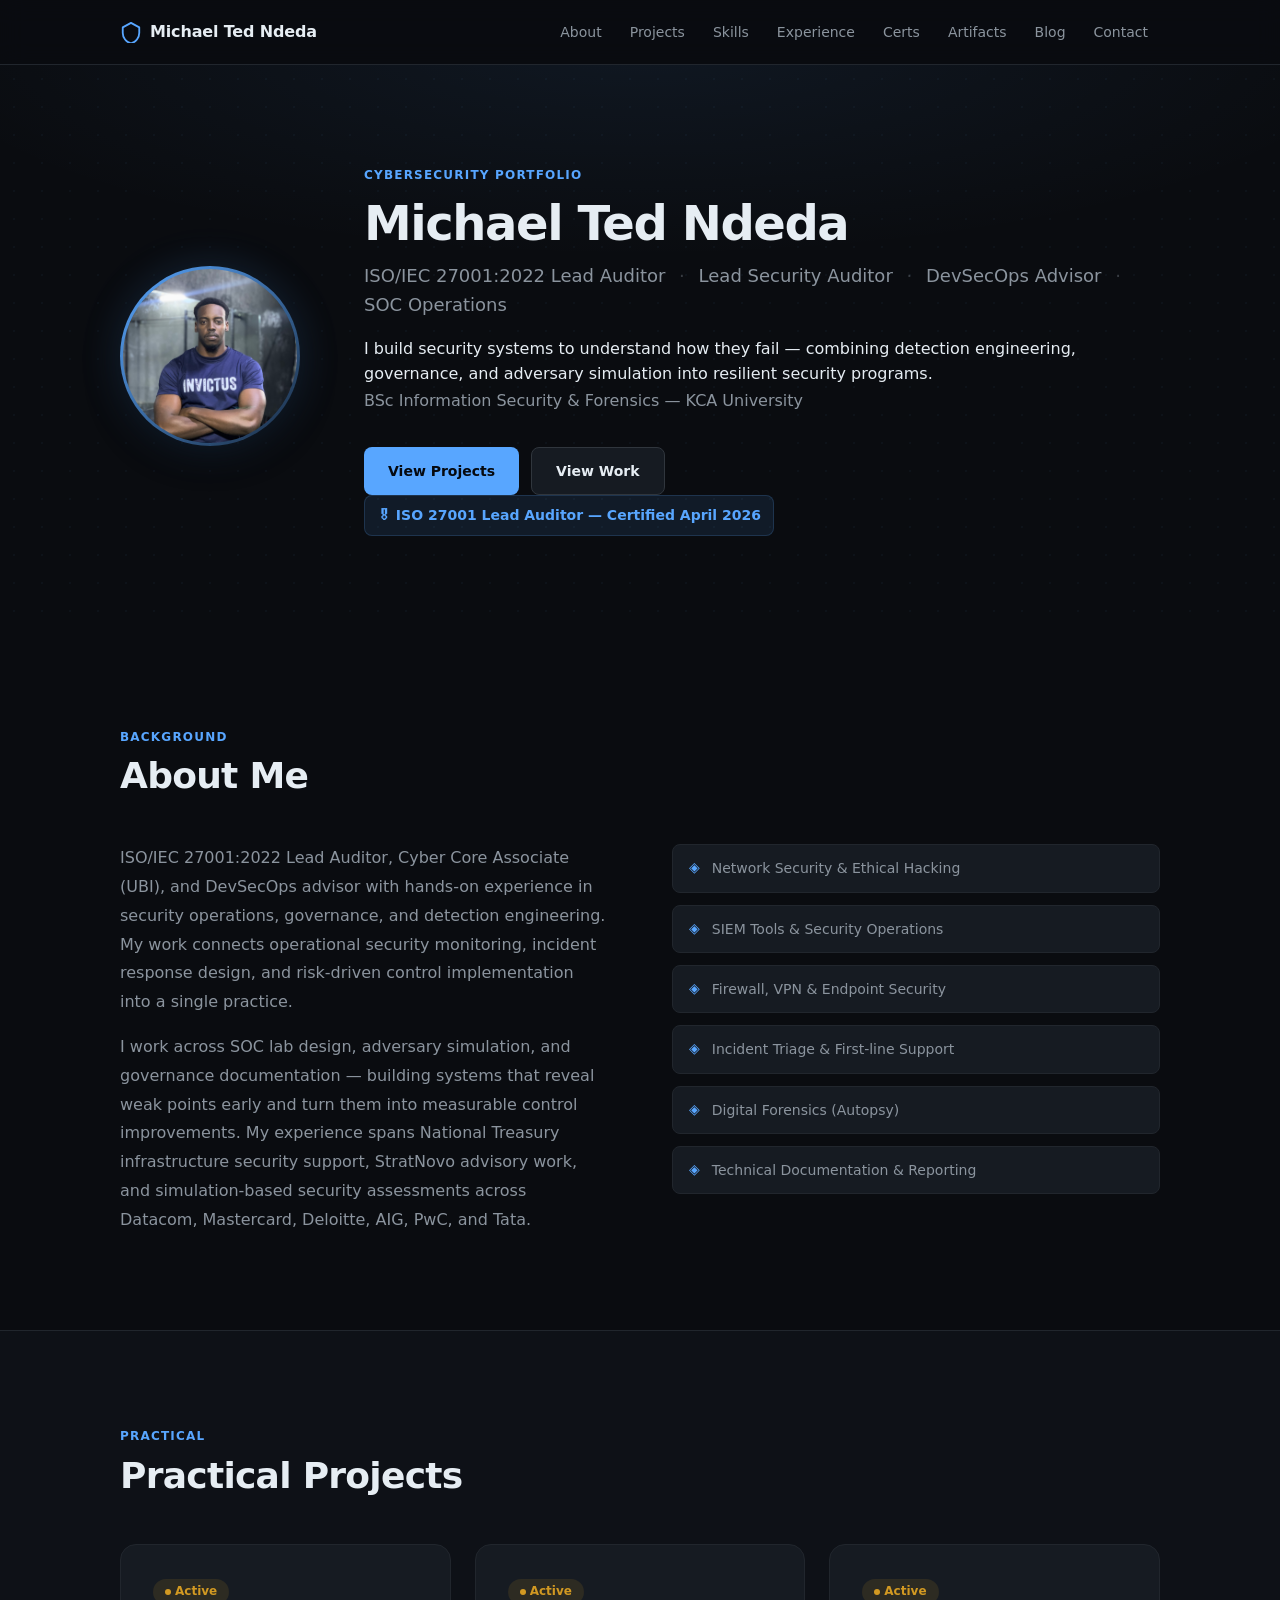
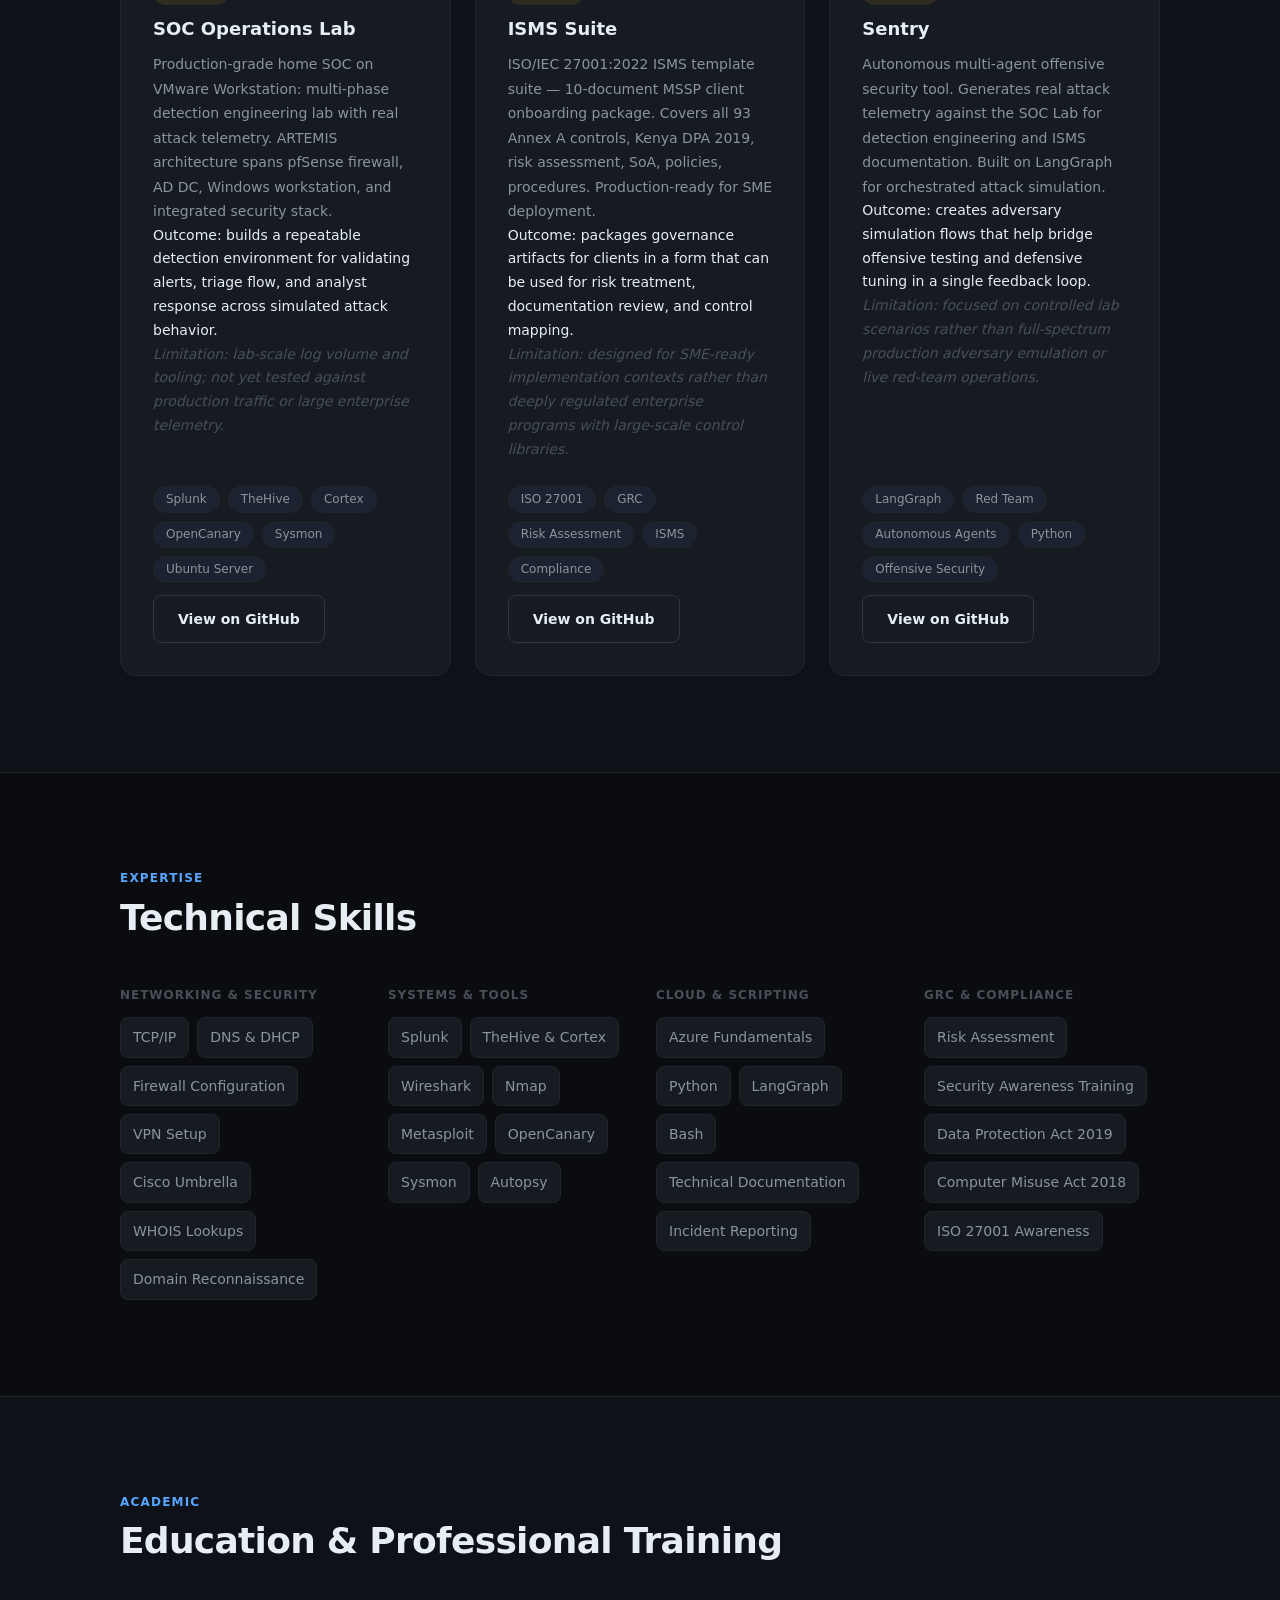
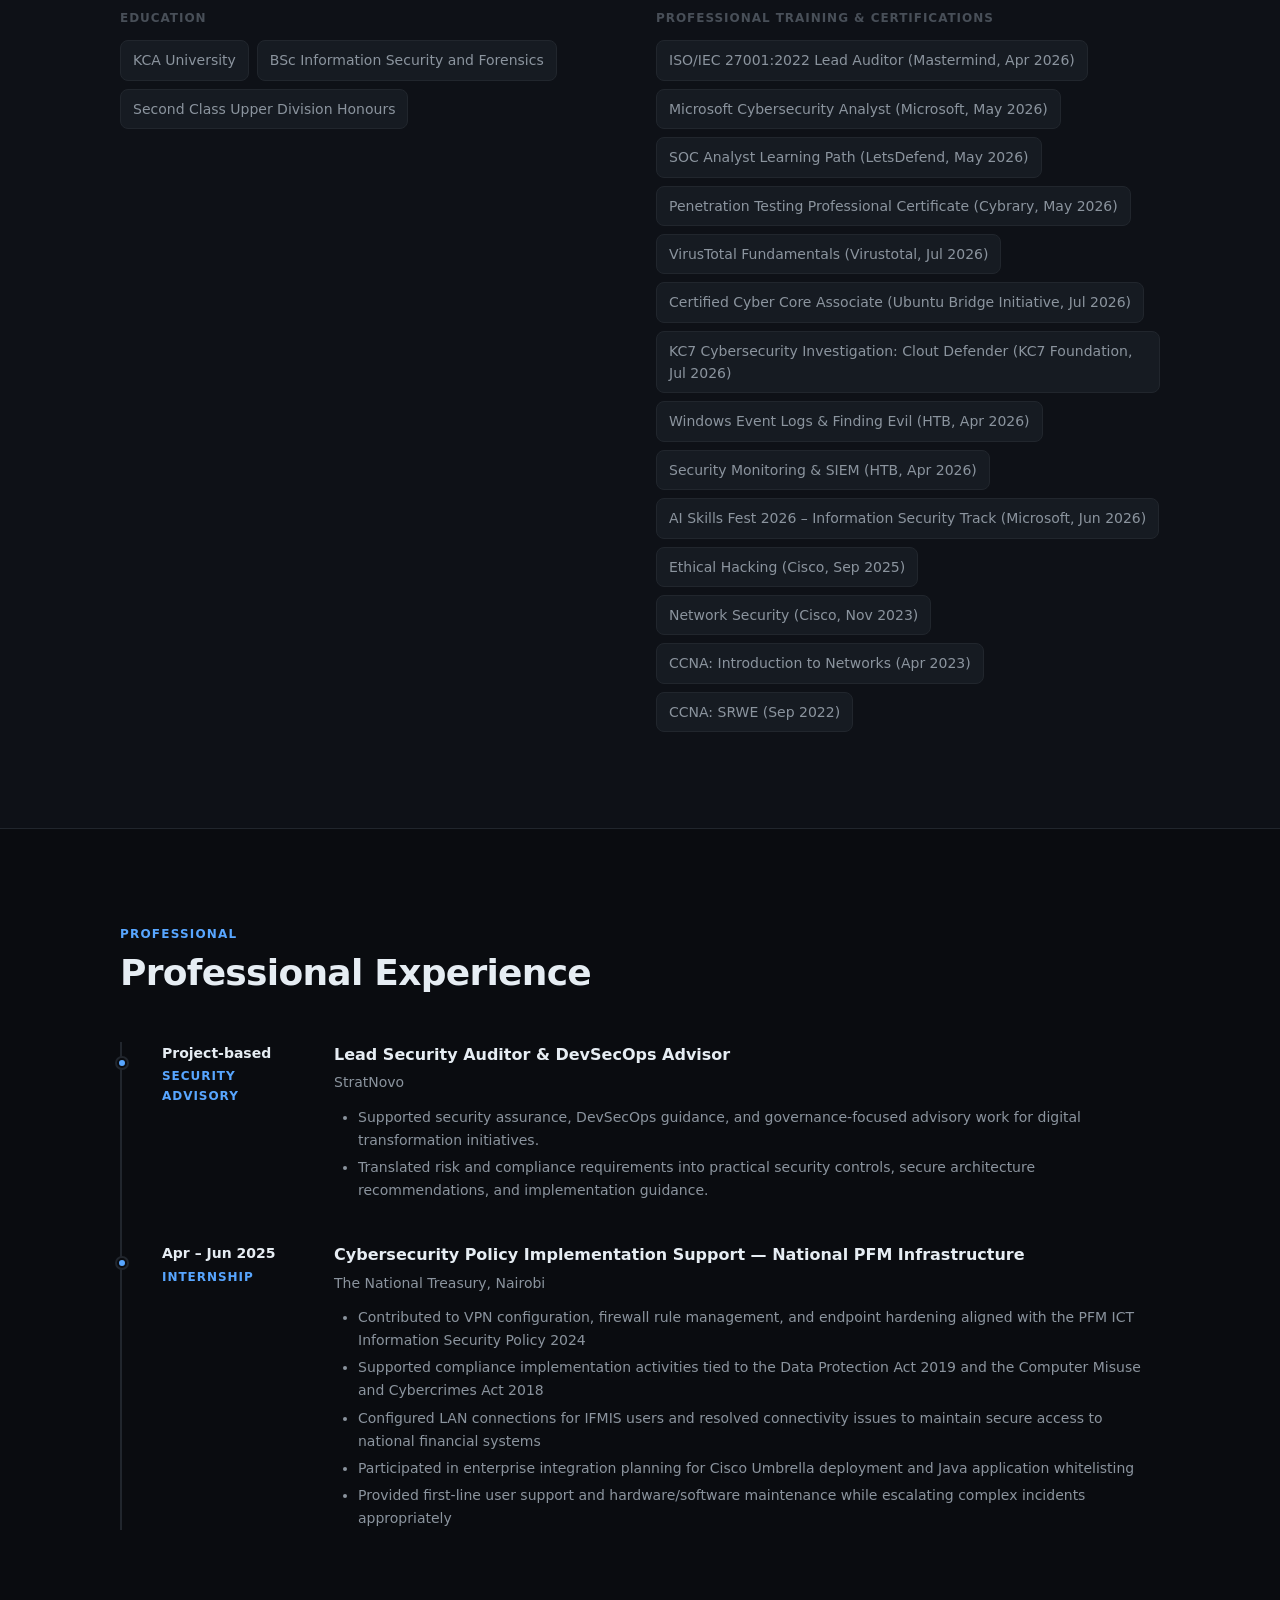
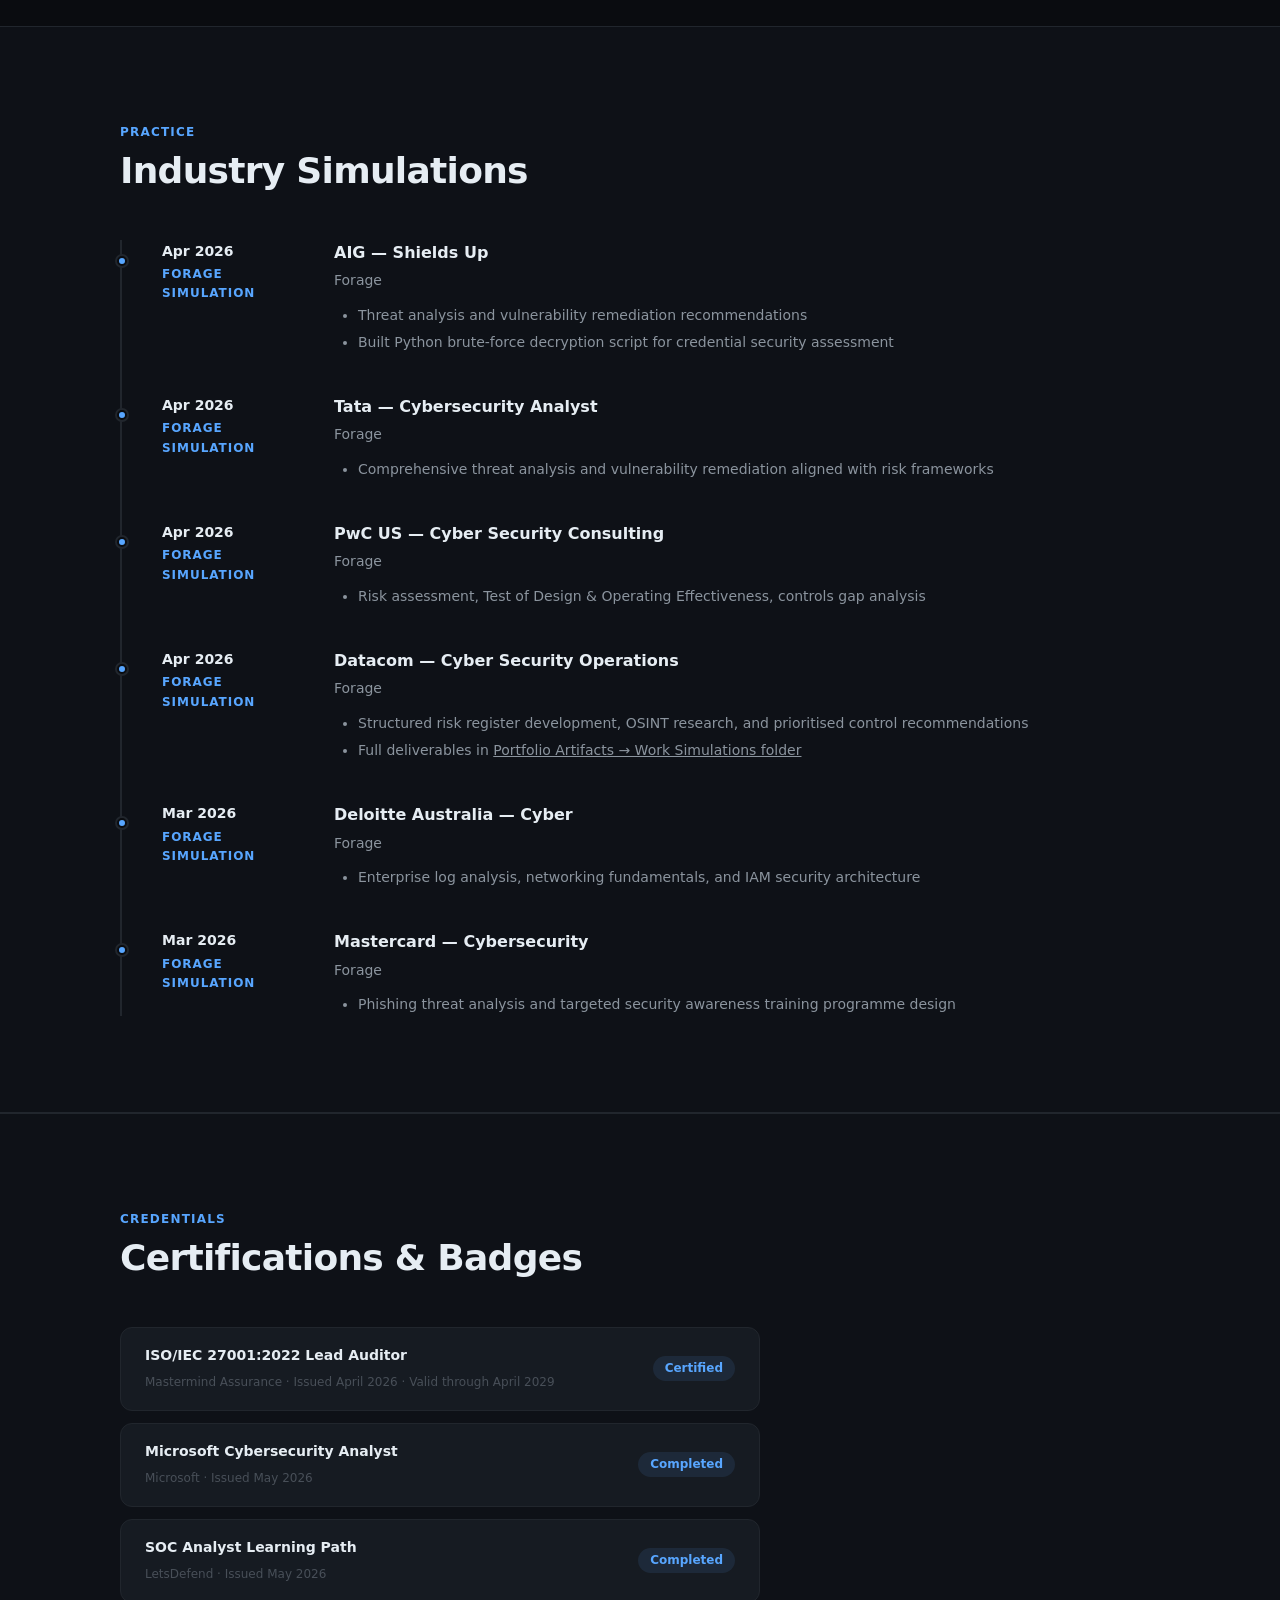
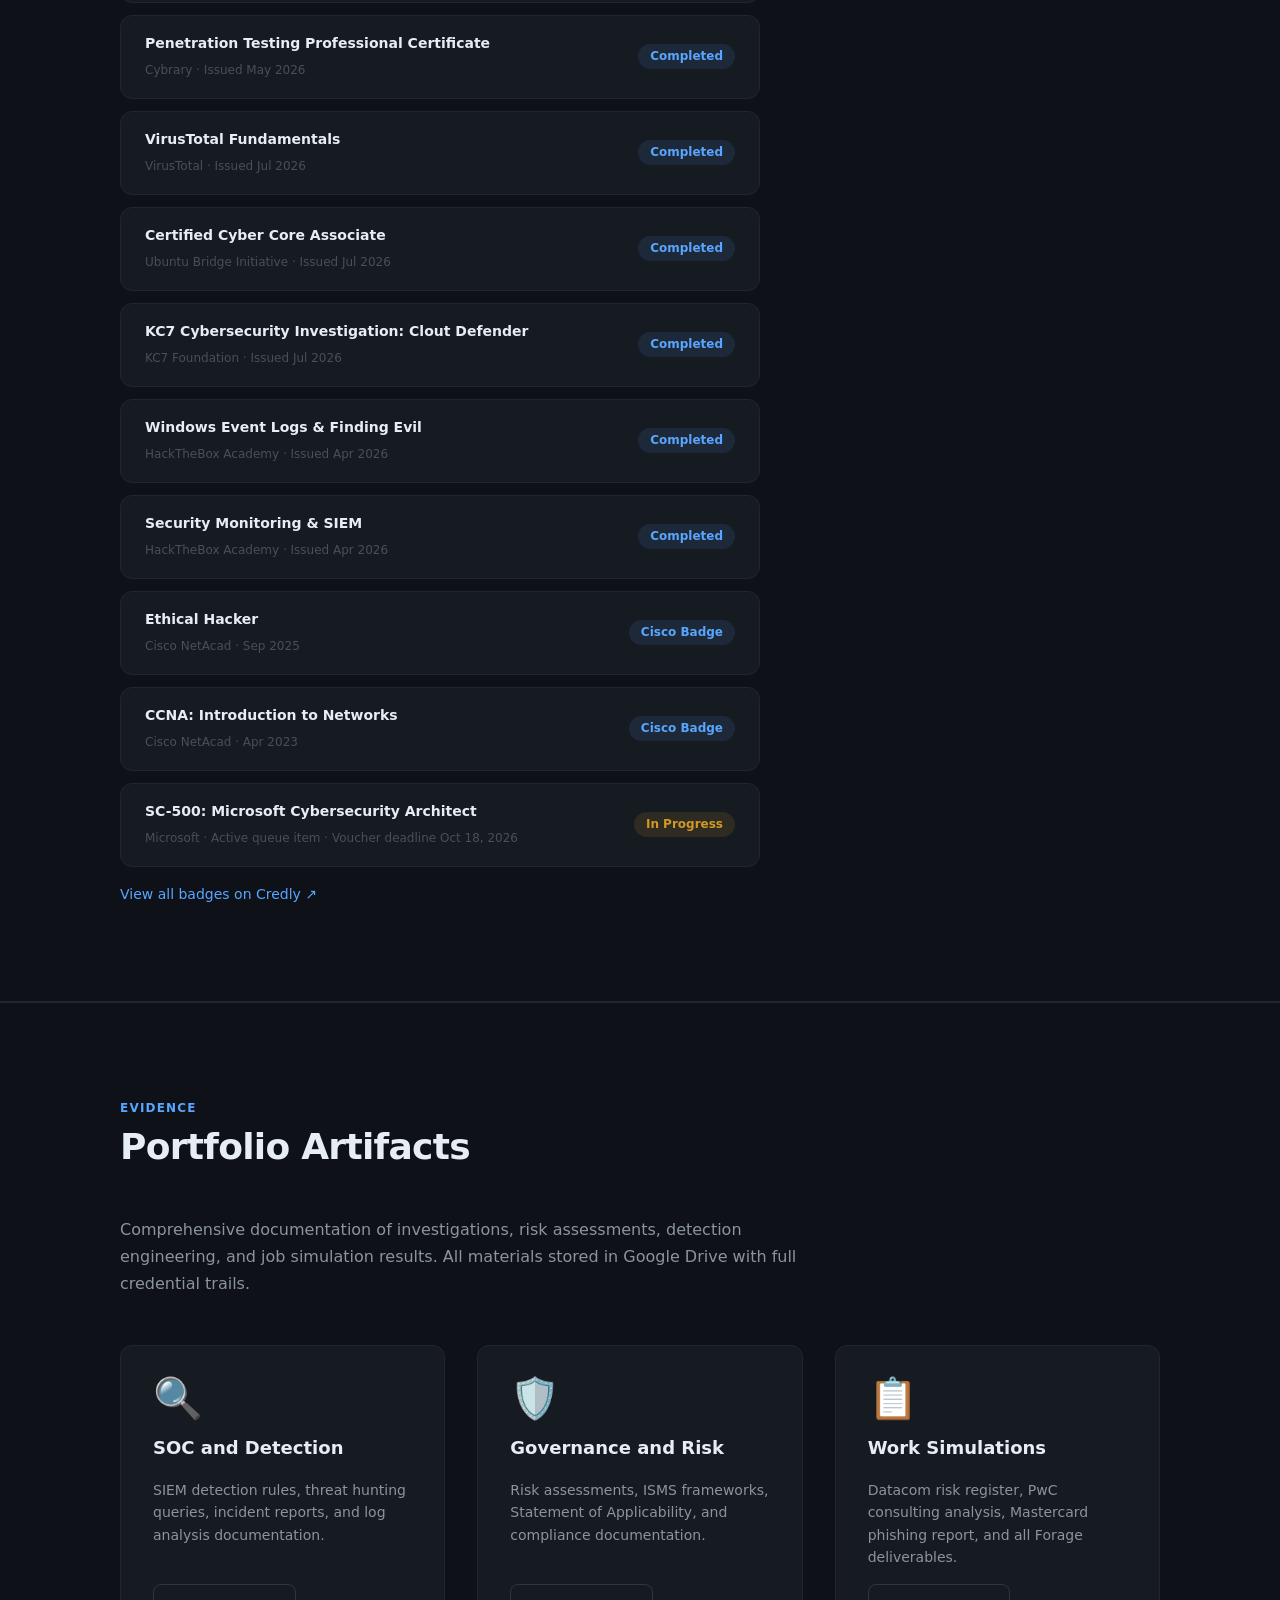
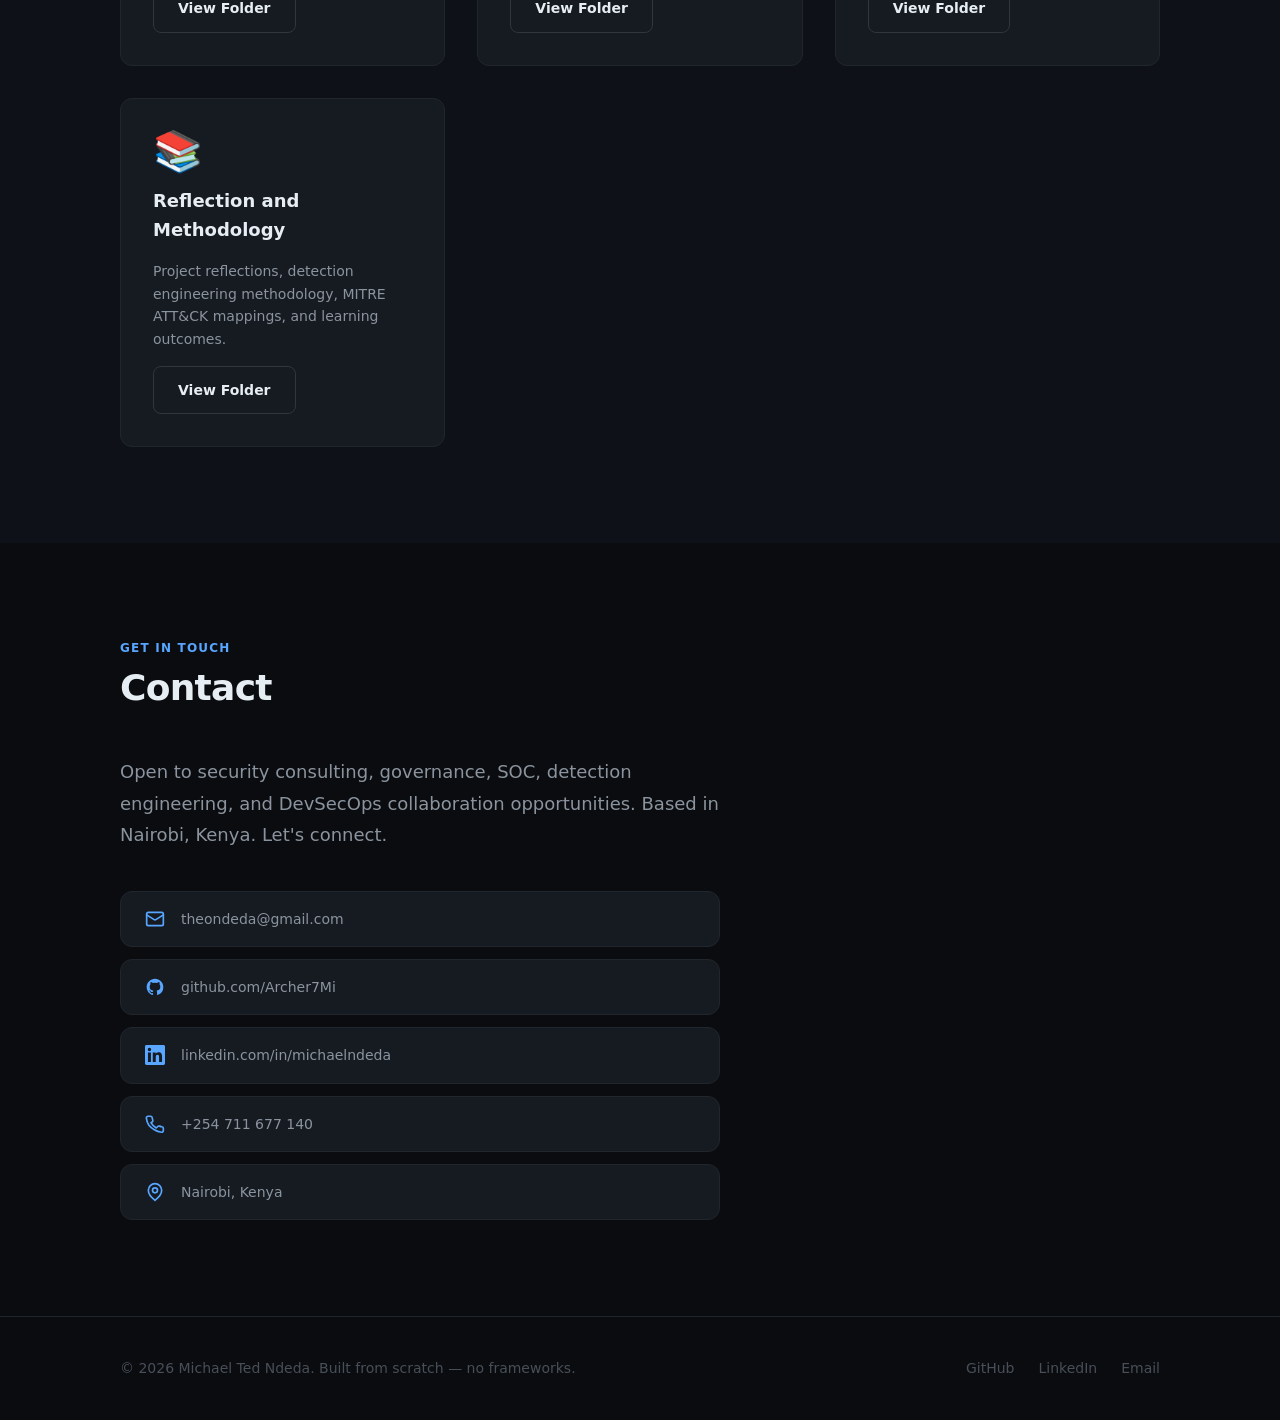
==== commit 2fa5e5dc: "Promote ISO and Microsoft Cybersecurity Analyst" ====
--- a/index.html
+++ b/index.html
@@ -329,17 +329,15 @@
               <h3 class="skill-group-title">Professional Training &amp; Certifications</h3>
               <ul class="skill-tags">
                 <li>ISO/IEC 27001:2022 Lead Auditor (Mastermind, Apr 2026)</li>
+                <li>Microsoft Cybersecurity Analyst (Microsoft, May 2026)</li>
+                <li>SOC Analyst Learning Path (LetsDefend, May 2026)</li>
+                <li>Penetration Testing Professional Certificate (Cybrary, May 2026)</li>
                 <li>VirusTotal Fundamentals (Virustotal, Jul 2026)</li>
+                <li>Certified Cyber Core Associate (Ubuntu Bridge Initiative, Jul 2026)</li>
                 <li>KC7 Cybersecurity Investigation: Clout Defender (KC7 Foundation, Jul 2026)</li>
-                <li>KC7 Certificate of Completion: Valdorian Times (KC7 Foundation, Jul 2026)</li>
-                <li>KC7 Cybersecurity Investigation: Rap Beef (KC7 Foundation, Jul 2026)</li>
-                <li>Certified Cyber Core Associate (Ubuntu Bridge Initiative, Jul 2026)</li>
-                <li>AI Skills Fest 2026 – Information Security Track (Microsoft, Jun 2026)</li>
-                <li>SOC Analyst Learning Path (LetsDefend, May 2026)</li>
-                <li>Microsoft Cybersecurity Analyst (Microsoft, May 2026)</li>
-                <li>Penetration Testing Professional Certificate (Cybrary, May 2026)</li>
                 <li>Windows Event Logs &amp; Finding Evil (HTB, Apr 2026)</li>
                 <li>Security Monitoring &amp; SIEM (HTB, Apr 2026)</li>
+                <li>AI Skills Fest 2026 – Information Security Track (Microsoft, Jun 2026)</li>
                 <li>Ethical Hacking (Cisco, Sep 2025)</li>
                 <li>Network Security (Cisco, Nov 2023)</li>
                 <li>CCNA: Introduction to Networks (Apr 2023)</li>
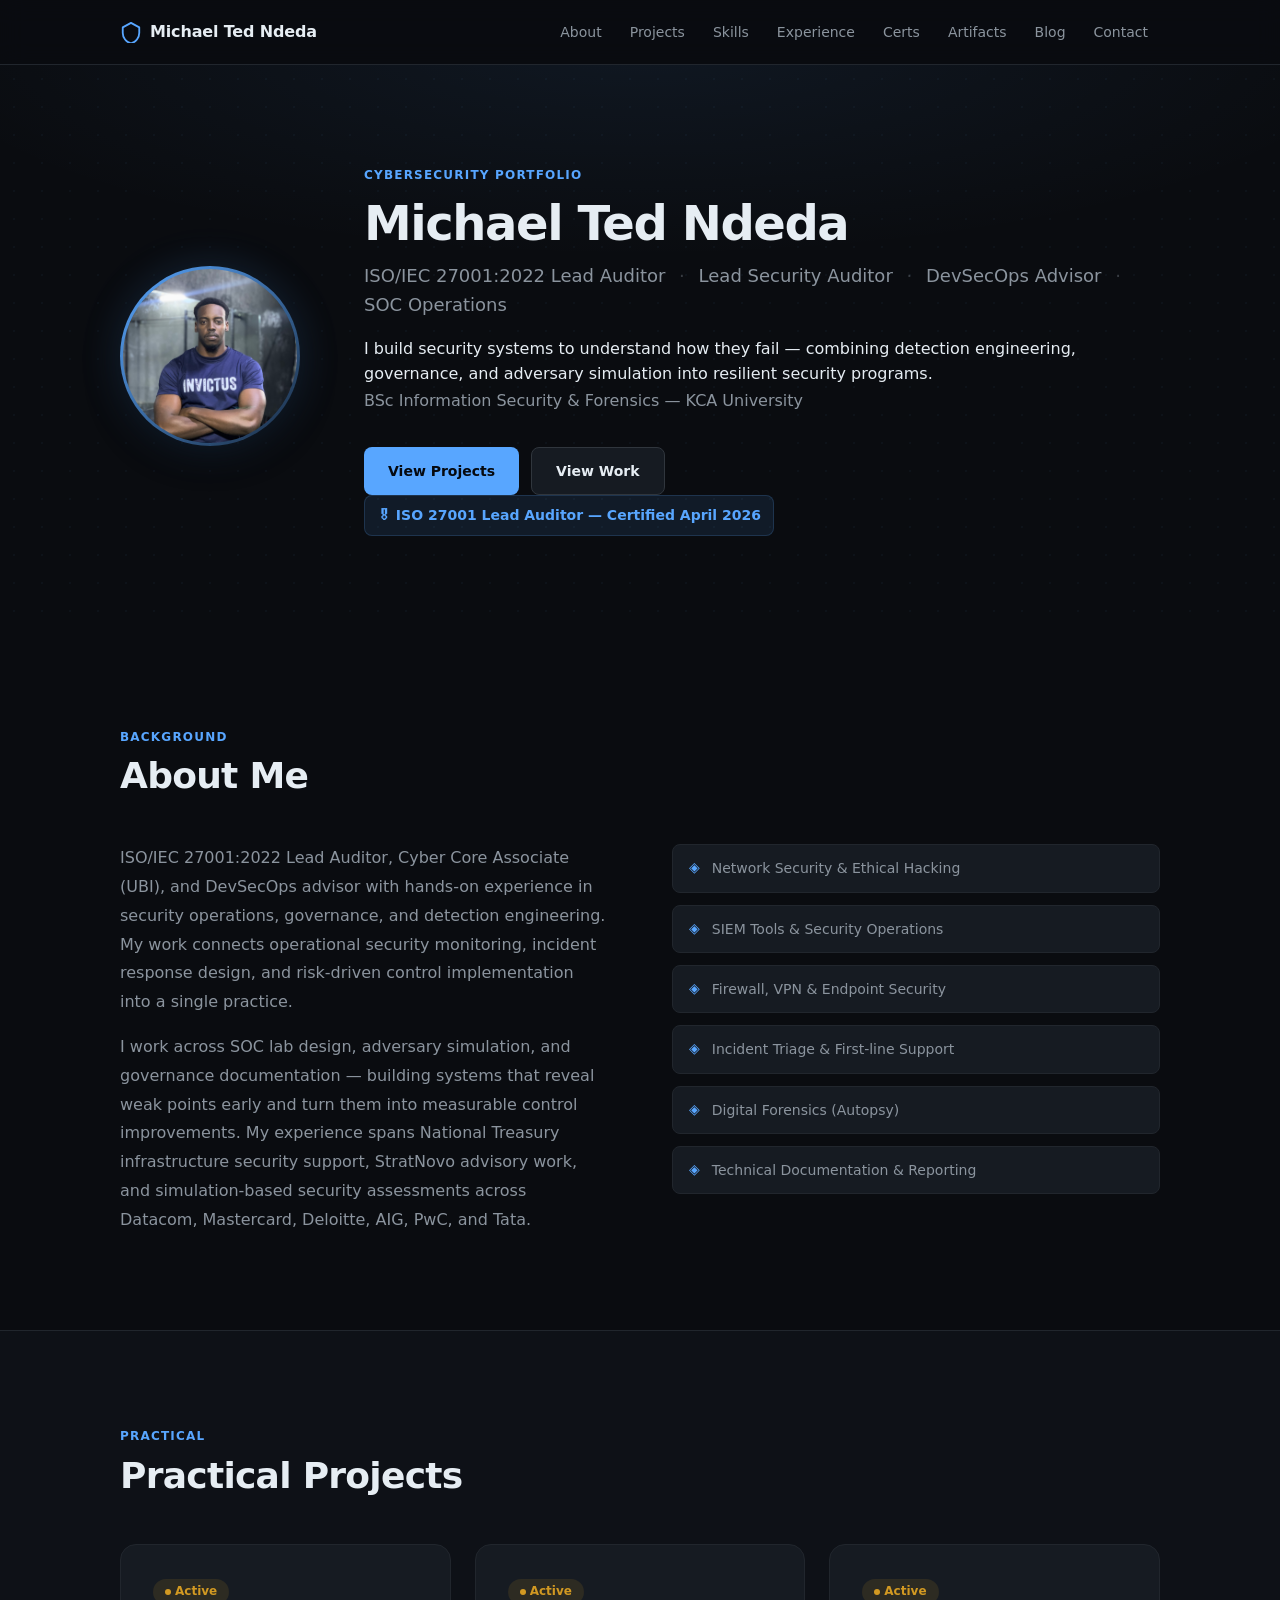
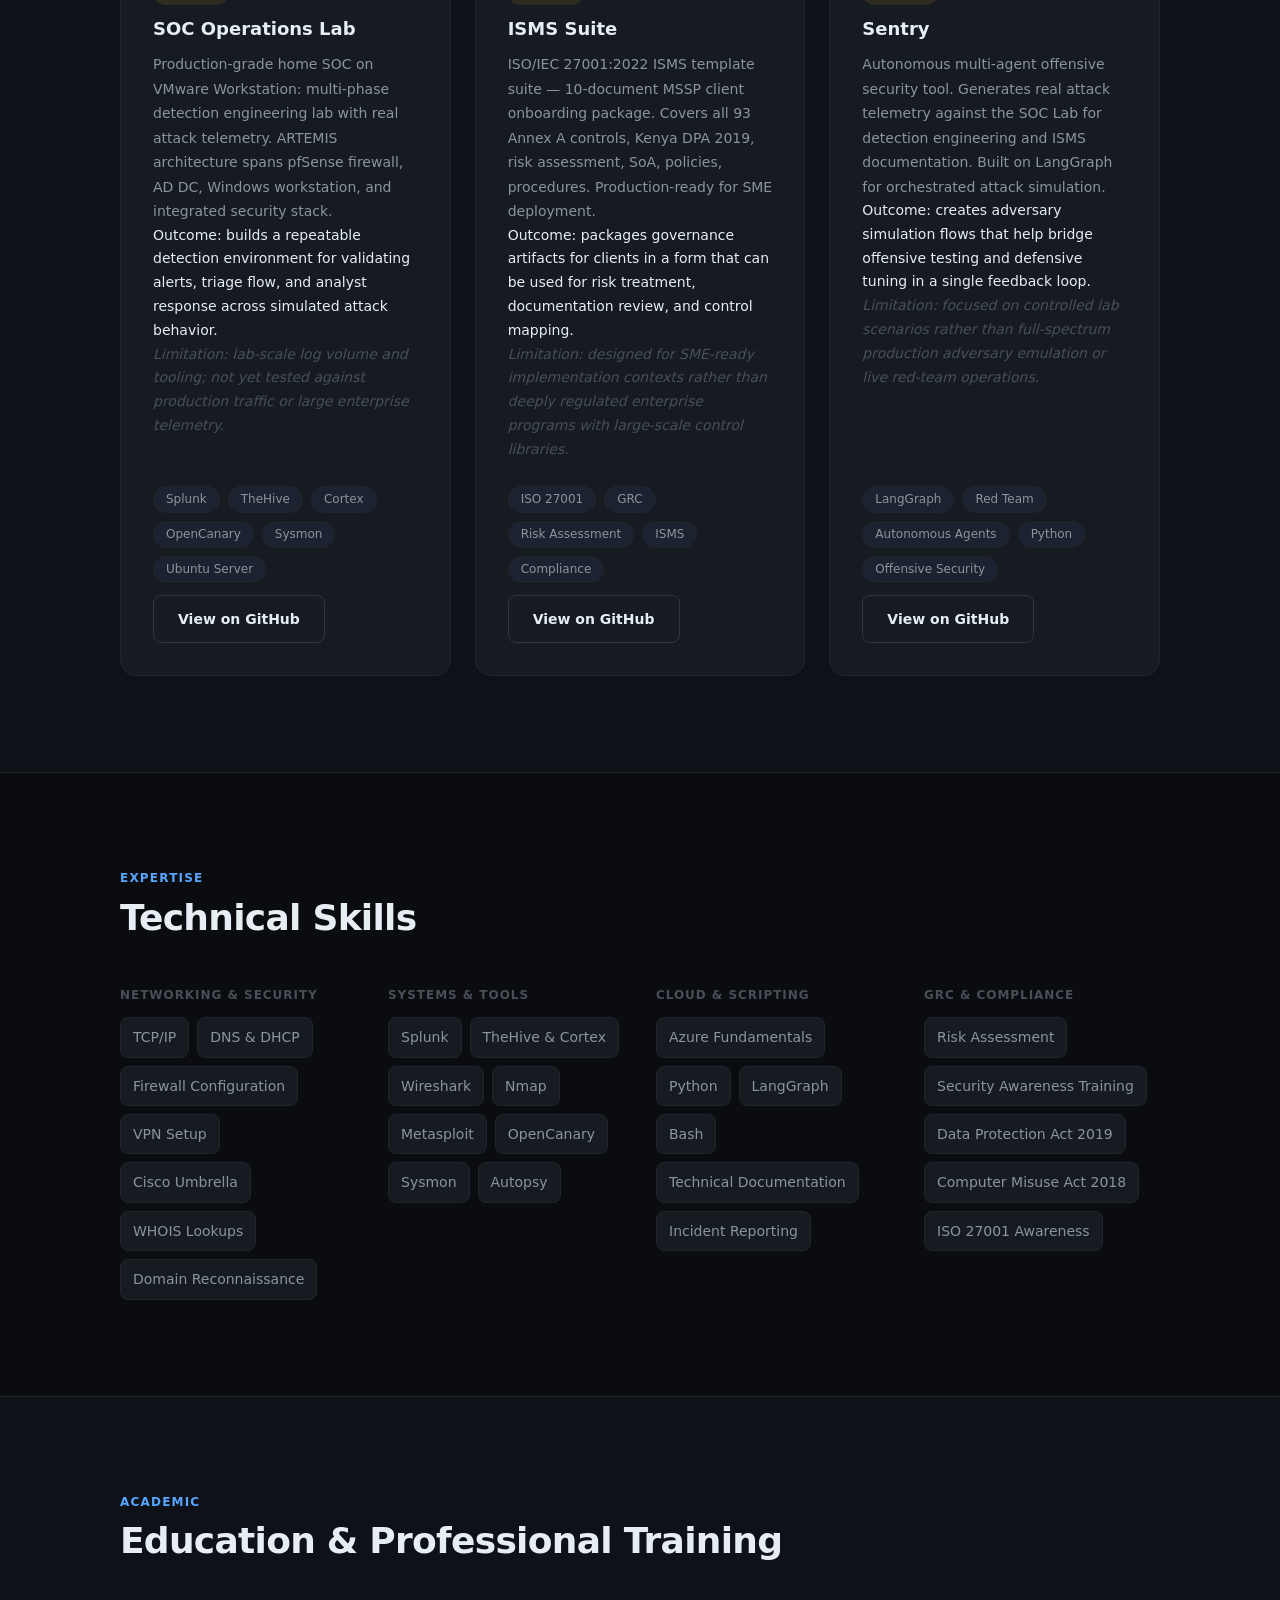
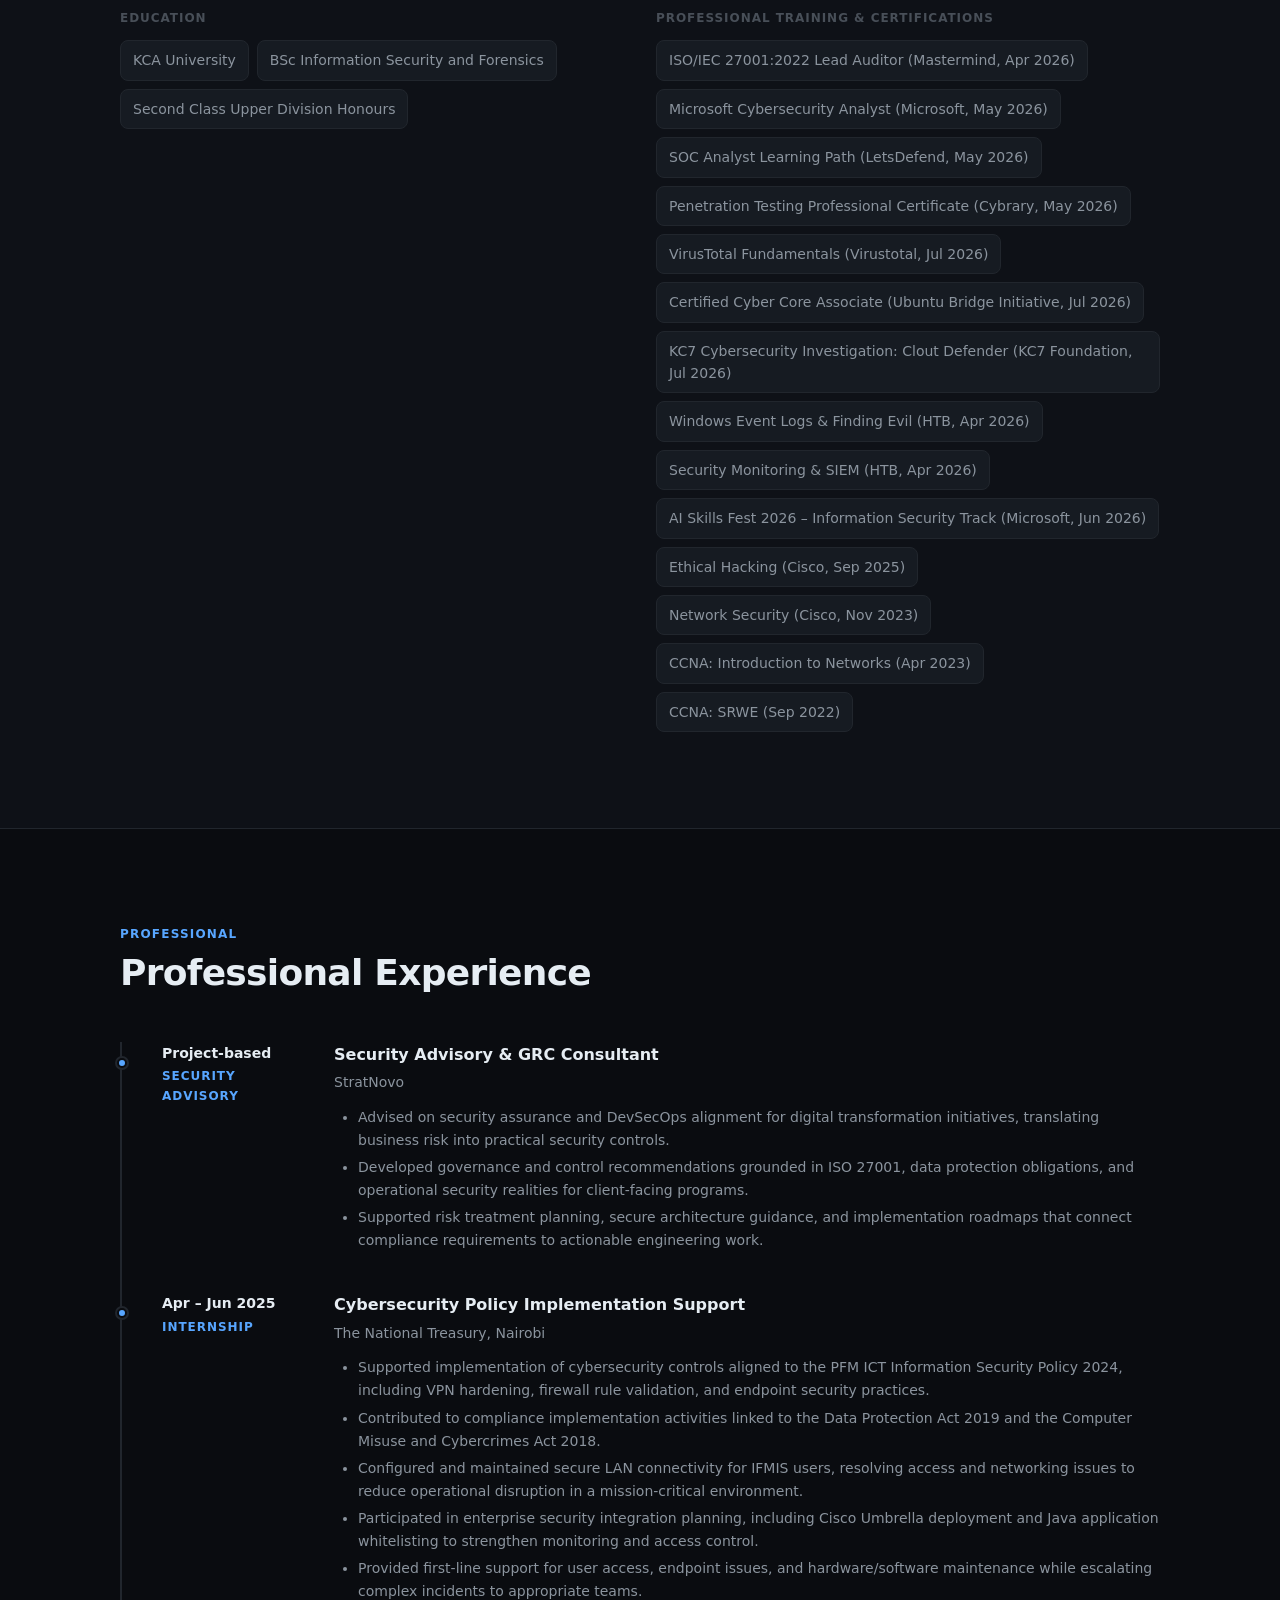
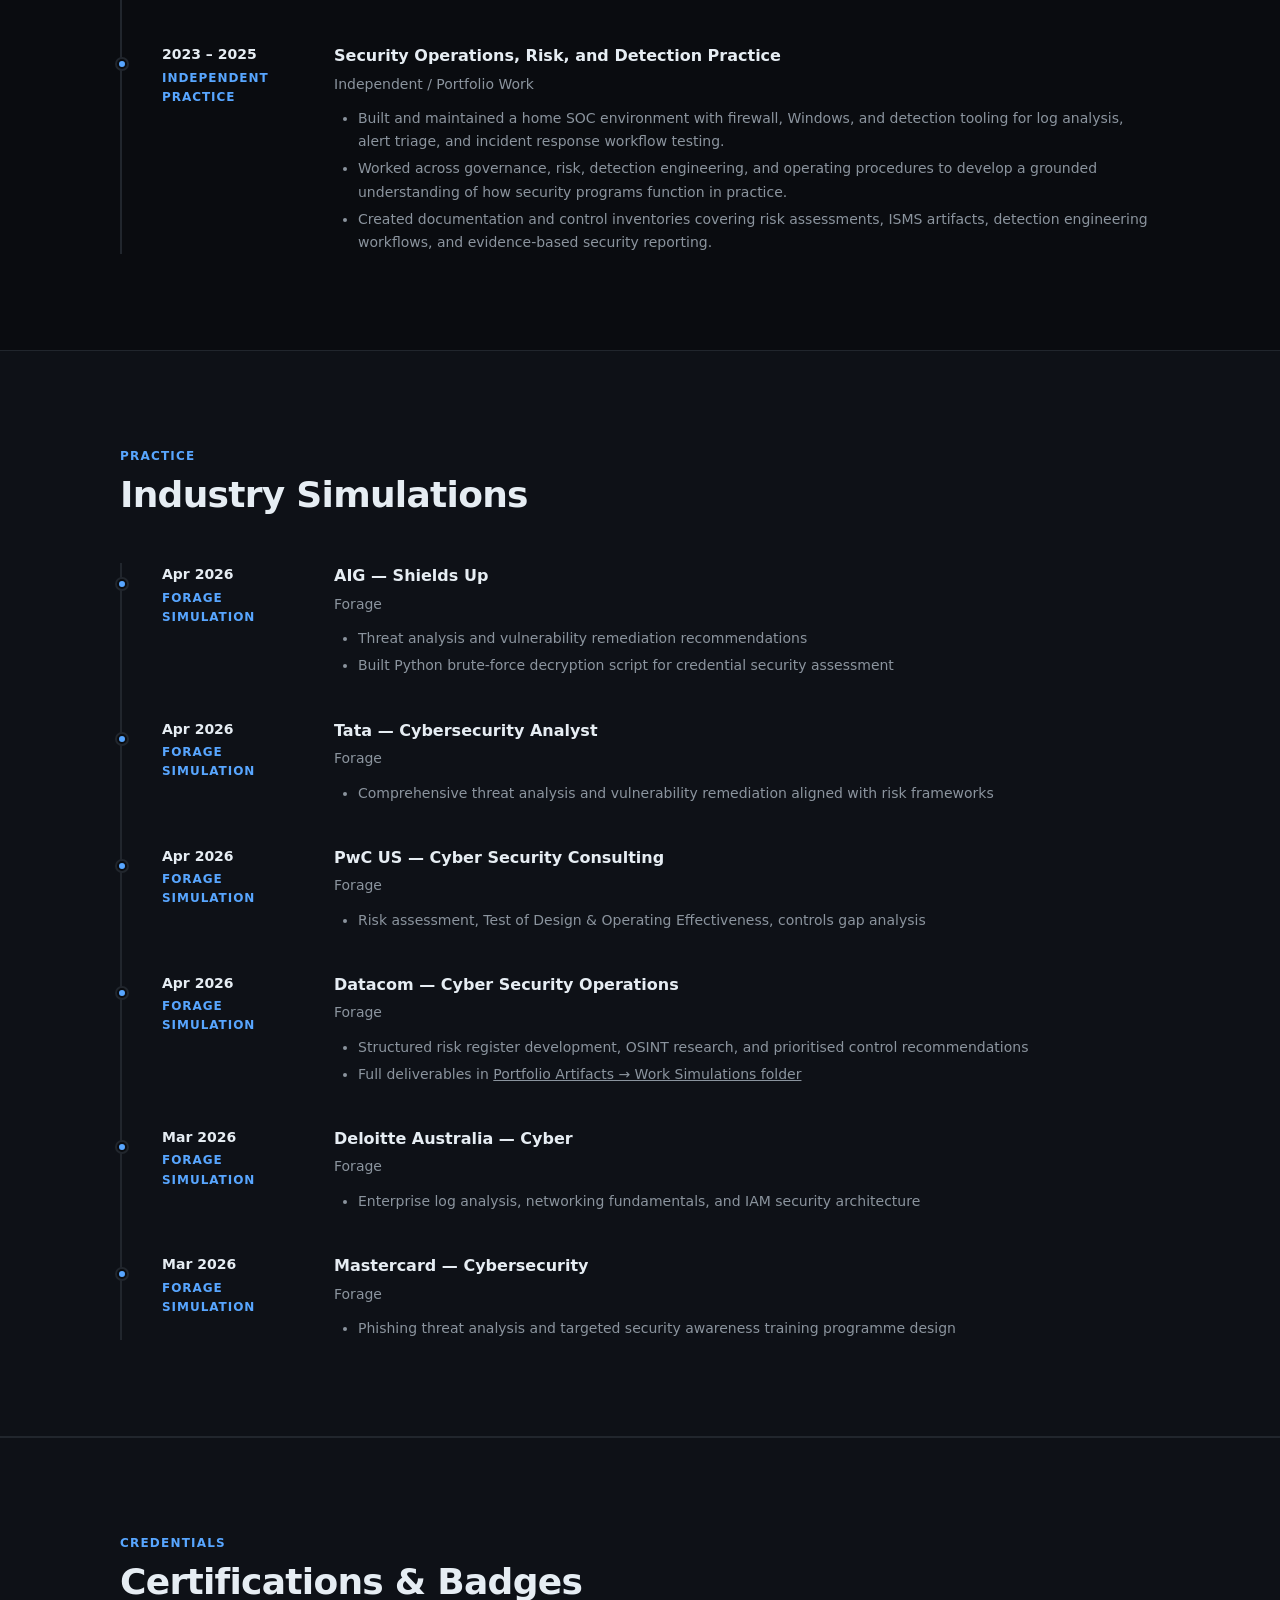
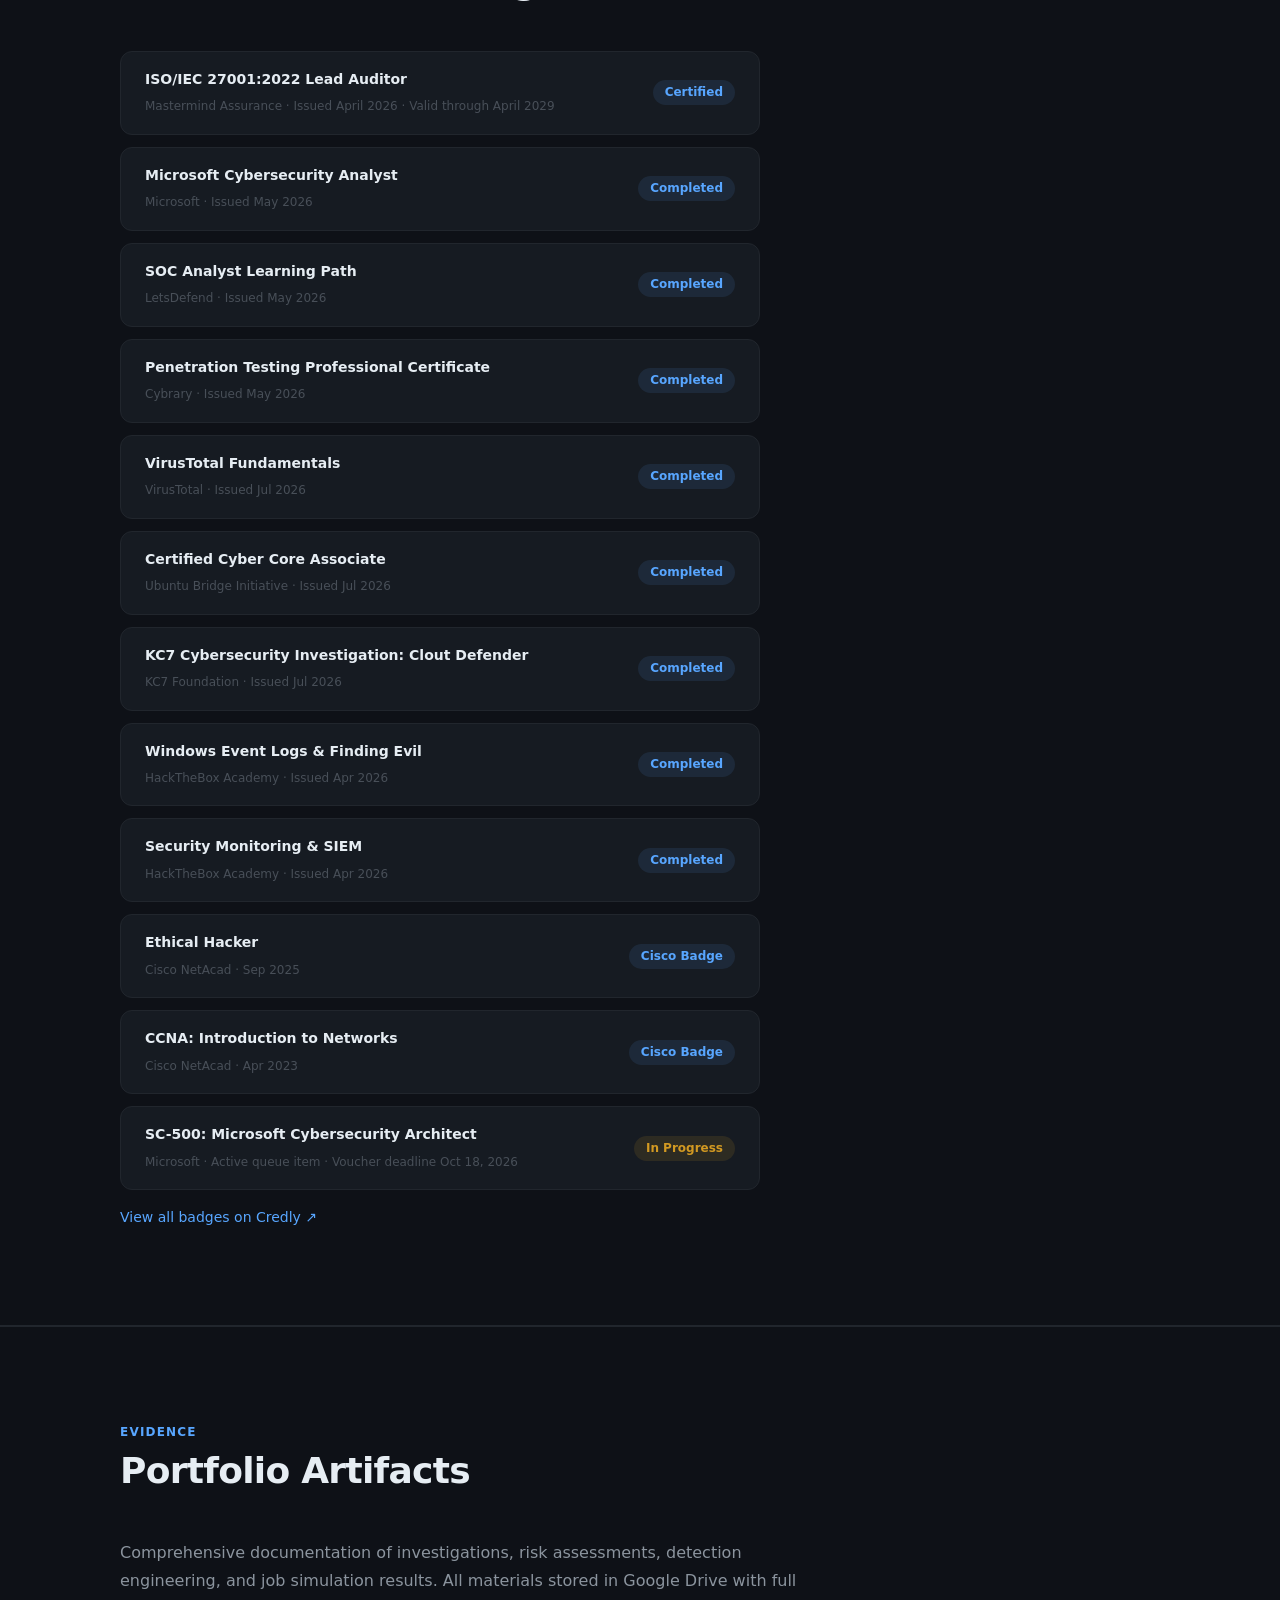
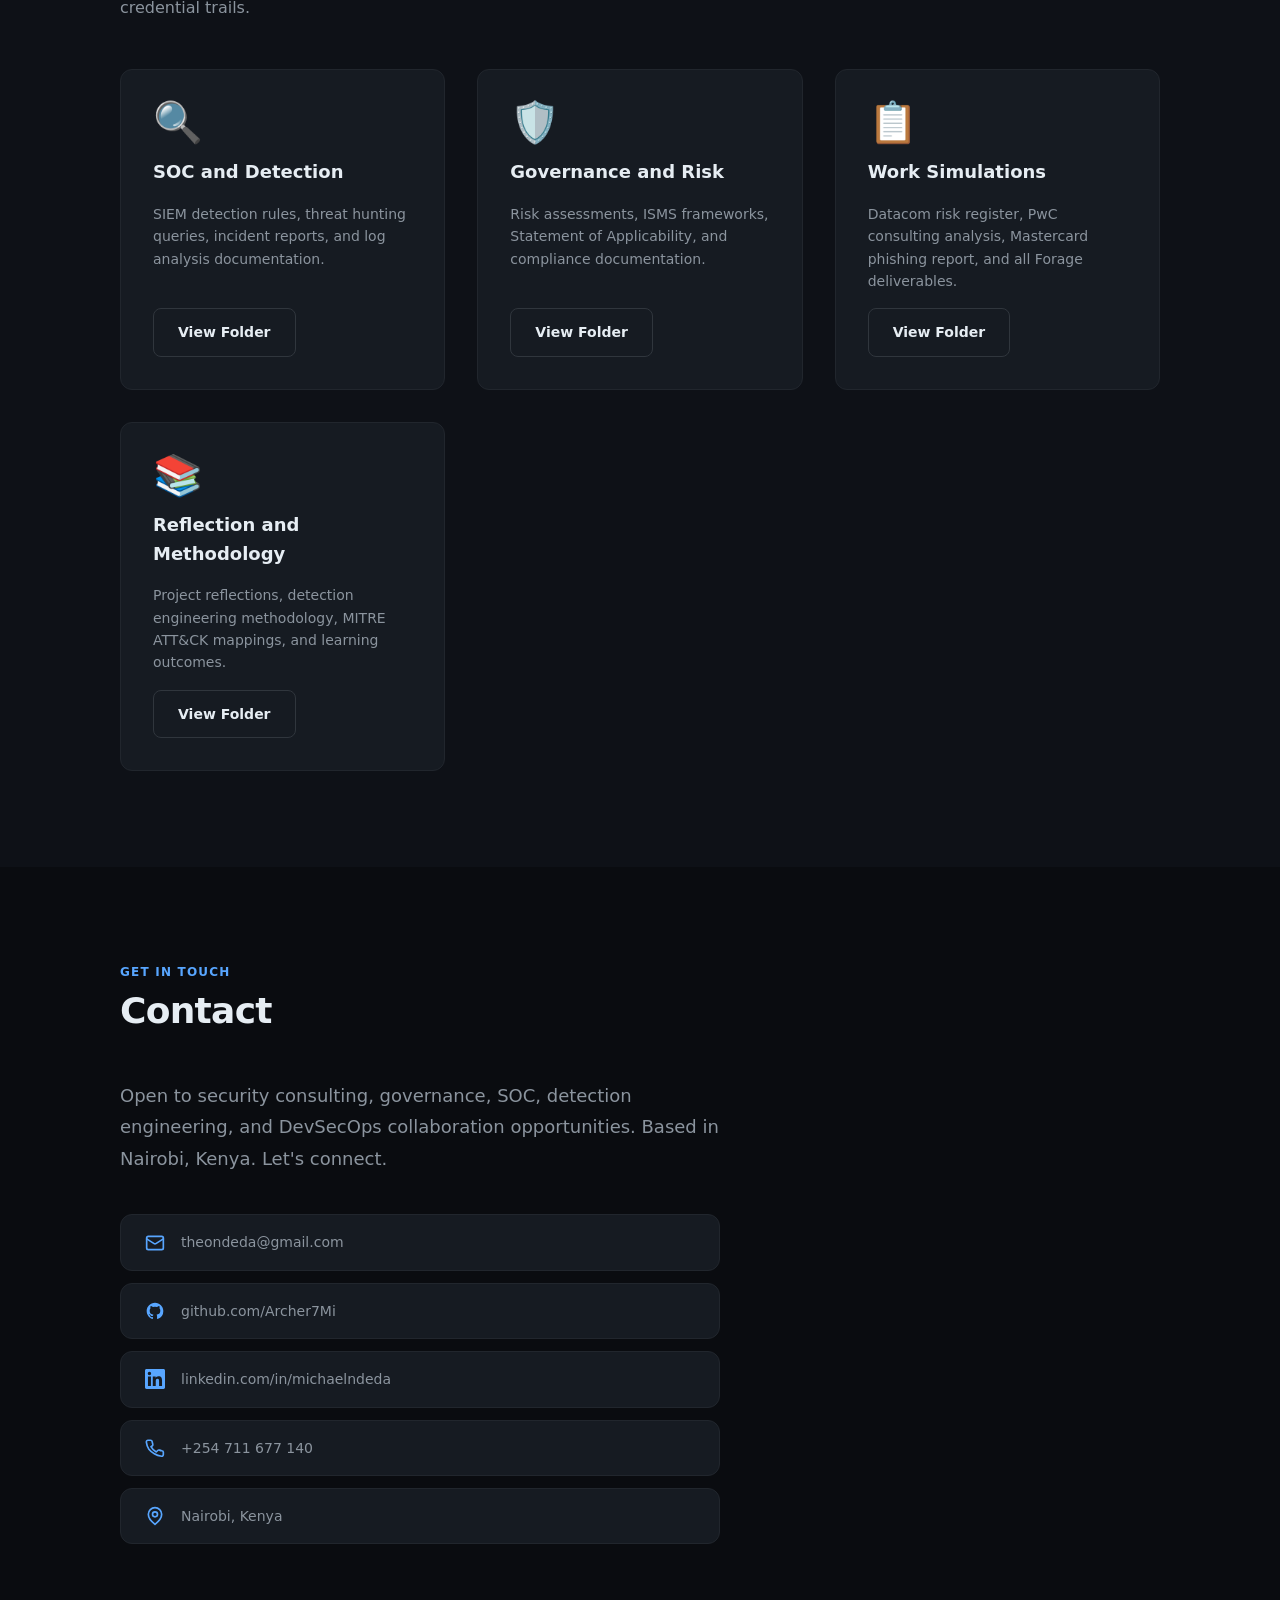
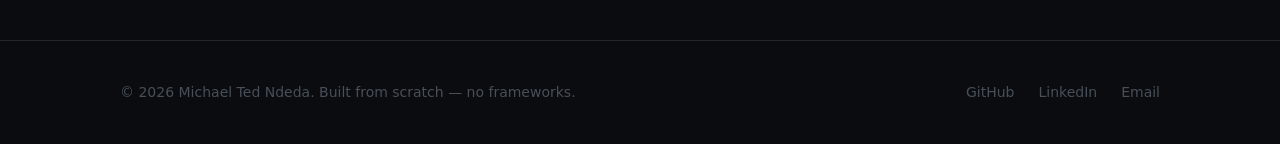
==== commit 9981f1c9: "Strengthen professional experience section" ====
--- a/index.html
+++ b/index.html
@@ -363,11 +363,12 @@
                 <span class="timeline-type">Security Advisory</span>
               </div>
               <div class="timeline-body">
-                <h3 class="timeline-title">Lead Security Auditor &amp; DevSecOps Advisor</h3>
+                <h3 class="timeline-title">Security Advisory &amp; GRC Consultant</h3>
                 <p class="timeline-org">StratNovo</p>
                 <ul class="timeline-points">
-                  <li>Supported security assurance, DevSecOps guidance, and governance-focused advisory work for digital transformation initiatives.</li>
-                  <li>Translated risk and compliance requirements into practical security controls, secure architecture recommendations, and implementation guidance.</li>
+                  <li>Advised on security assurance and DevSecOps alignment for digital transformation initiatives, translating business risk into practical security controls.</li>
+                  <li>Developed governance and control recommendations grounded in ISO 27001, data protection obligations, and operational security realities for client-facing programs.</li>
+                  <li>Supported risk treatment planning, secure architecture guidance, and implementation roadmaps that connect compliance requirements to actionable engineering work.</li>
                 </ul>
               </div>
             </div>
@@ -378,14 +379,30 @@
                 <span class="timeline-type">Internship</span>
               </div>
               <div class="timeline-body">
-                <h3 class="timeline-title">Cybersecurity Policy Implementation Support — National PFM Infrastructure</h3>
+                <h3 class="timeline-title">Cybersecurity Policy Implementation Support</h3>
                 <p class="timeline-org">The National Treasury, Nairobi</p>
                 <ul class="timeline-points">
-                  <li>Contributed to VPN configuration, firewall rule management, and endpoint hardening aligned with the PFM ICT Information Security Policy 2024</li>
-                  <li>Supported compliance implementation activities tied to the Data Protection Act 2019 and the Computer Misuse and Cybercrimes Act 2018</li>
-                  <li>Configured LAN connections for IFMIS users and resolved connectivity issues to maintain secure access to national financial systems</li>
-                  <li>Participated in enterprise integration planning for Cisco Umbrella deployment and Java application whitelisting</li>
-                  <li>Provided first-line user support and hardware/software maintenance while escalating complex incidents appropriately</li>
+                  <li>Supported implementation of cybersecurity controls aligned to the PFM ICT Information Security Policy 2024, including VPN hardening, firewall rule validation, and endpoint security practices.</li>
+                  <li>Contributed to compliance implementation activities linked to the Data Protection Act 2019 and the Computer Misuse and Cybercrimes Act 2018.</li>
+                  <li>Configured and maintained secure LAN connectivity for IFMIS users, resolving access and networking issues to reduce operational disruption in a mission-critical environment.</li>
+                  <li>Participated in enterprise security integration planning, including Cisco Umbrella deployment and Java application whitelisting to strengthen monitoring and access control.</li>
+                  <li>Provided first-line support for user access, endpoint issues, and hardware/software maintenance while escalating complex incidents to appropriate teams.</li>
+                </ul>
+              </div>
+            </div>
+
+            <div class="timeline-item">
+              <div class="timeline-meta">
+                <span class="timeline-date">2023 – 2025</span>
+                <span class="timeline-type">Independent Practice</span>
+              </div>
+              <div class="timeline-body">
+                <h3 class="timeline-title">Security Operations, Risk, and Detection Practice</h3>
+                <p class="timeline-org">Independent / Portfolio Work</p>
+                <ul class="timeline-points">
+                  <li>Built and maintained a home SOC environment with firewall, Windows, and detection tooling for log analysis, alert triage, and incident response workflow testing.</li>
+                  <li>Worked across governance, risk, detection engineering, and operating procedures to develop a grounded understanding of how security programs function in practice.</li>
+                  <li>Created documentation and control inventories covering risk assessments, ISMS artifacts, detection engineering workflows, and evidence-based security reporting.</li>
                 </ul>
               </div>
             </div>
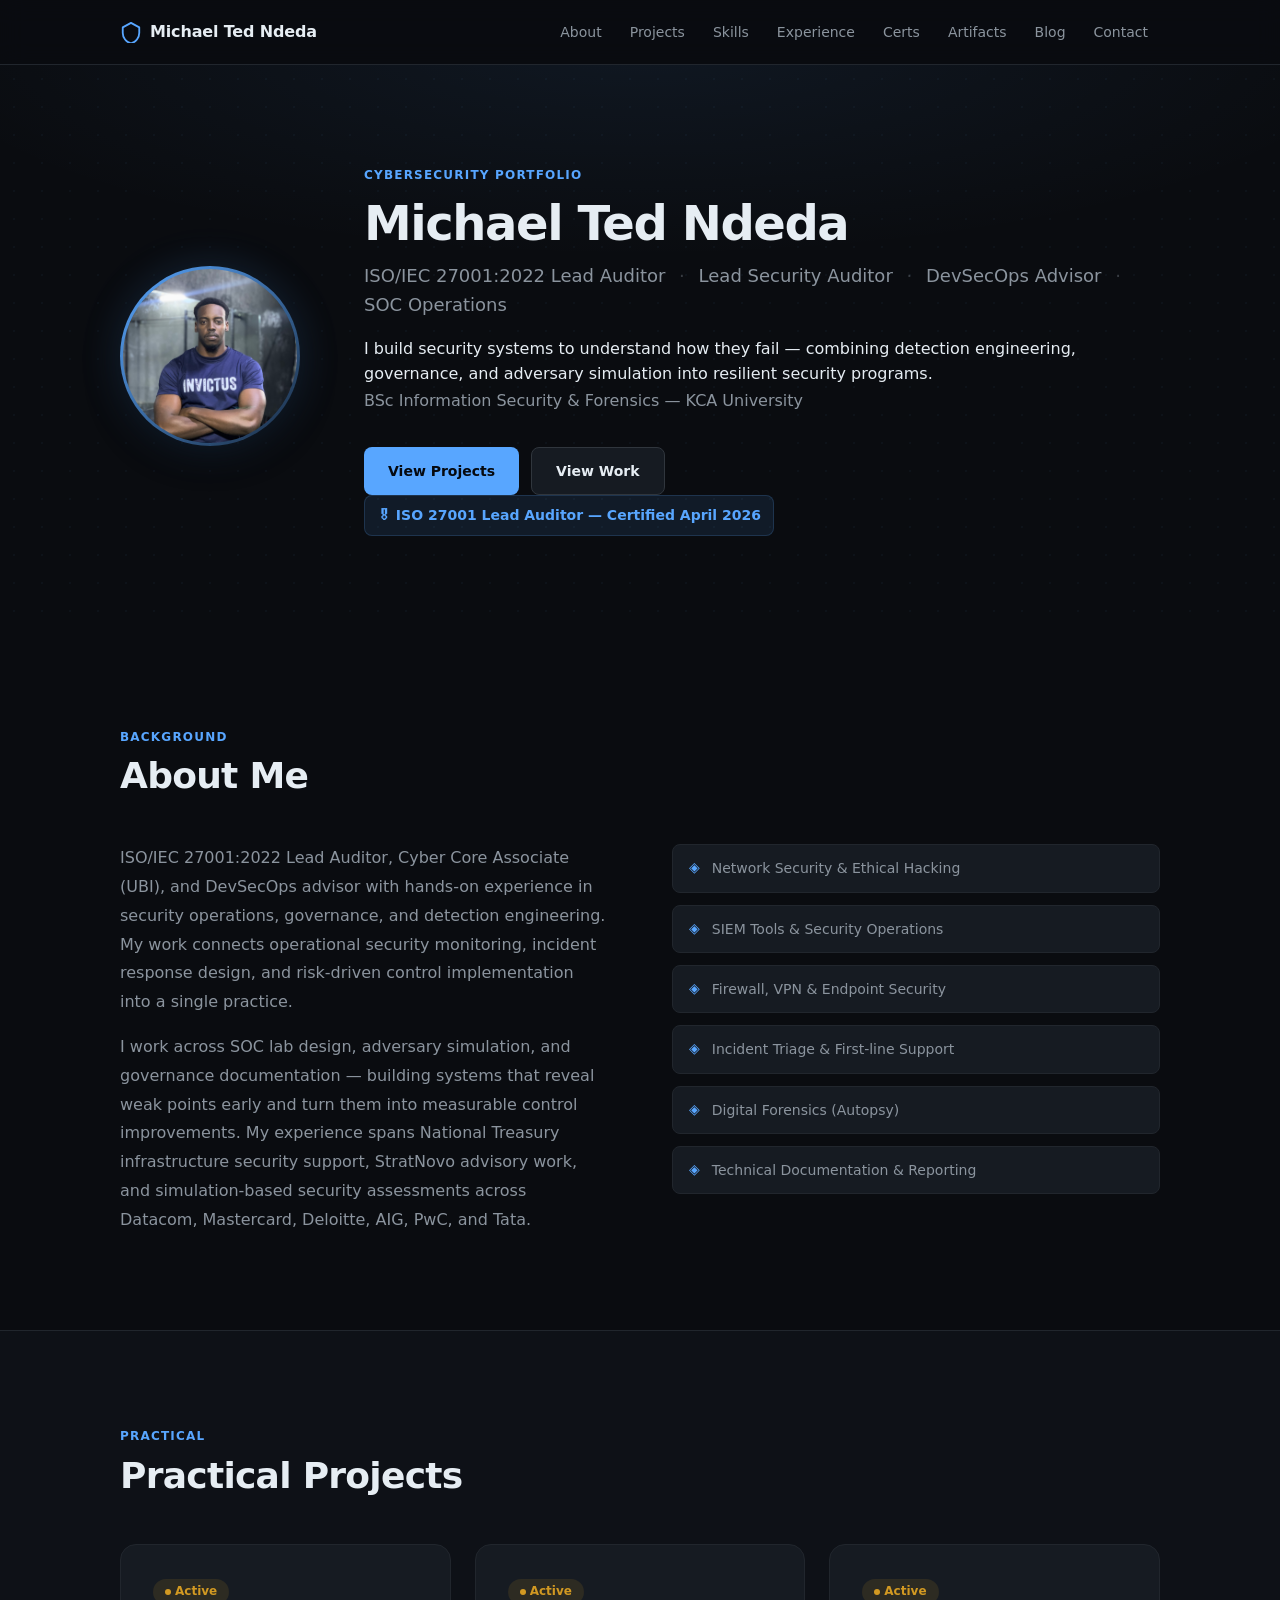
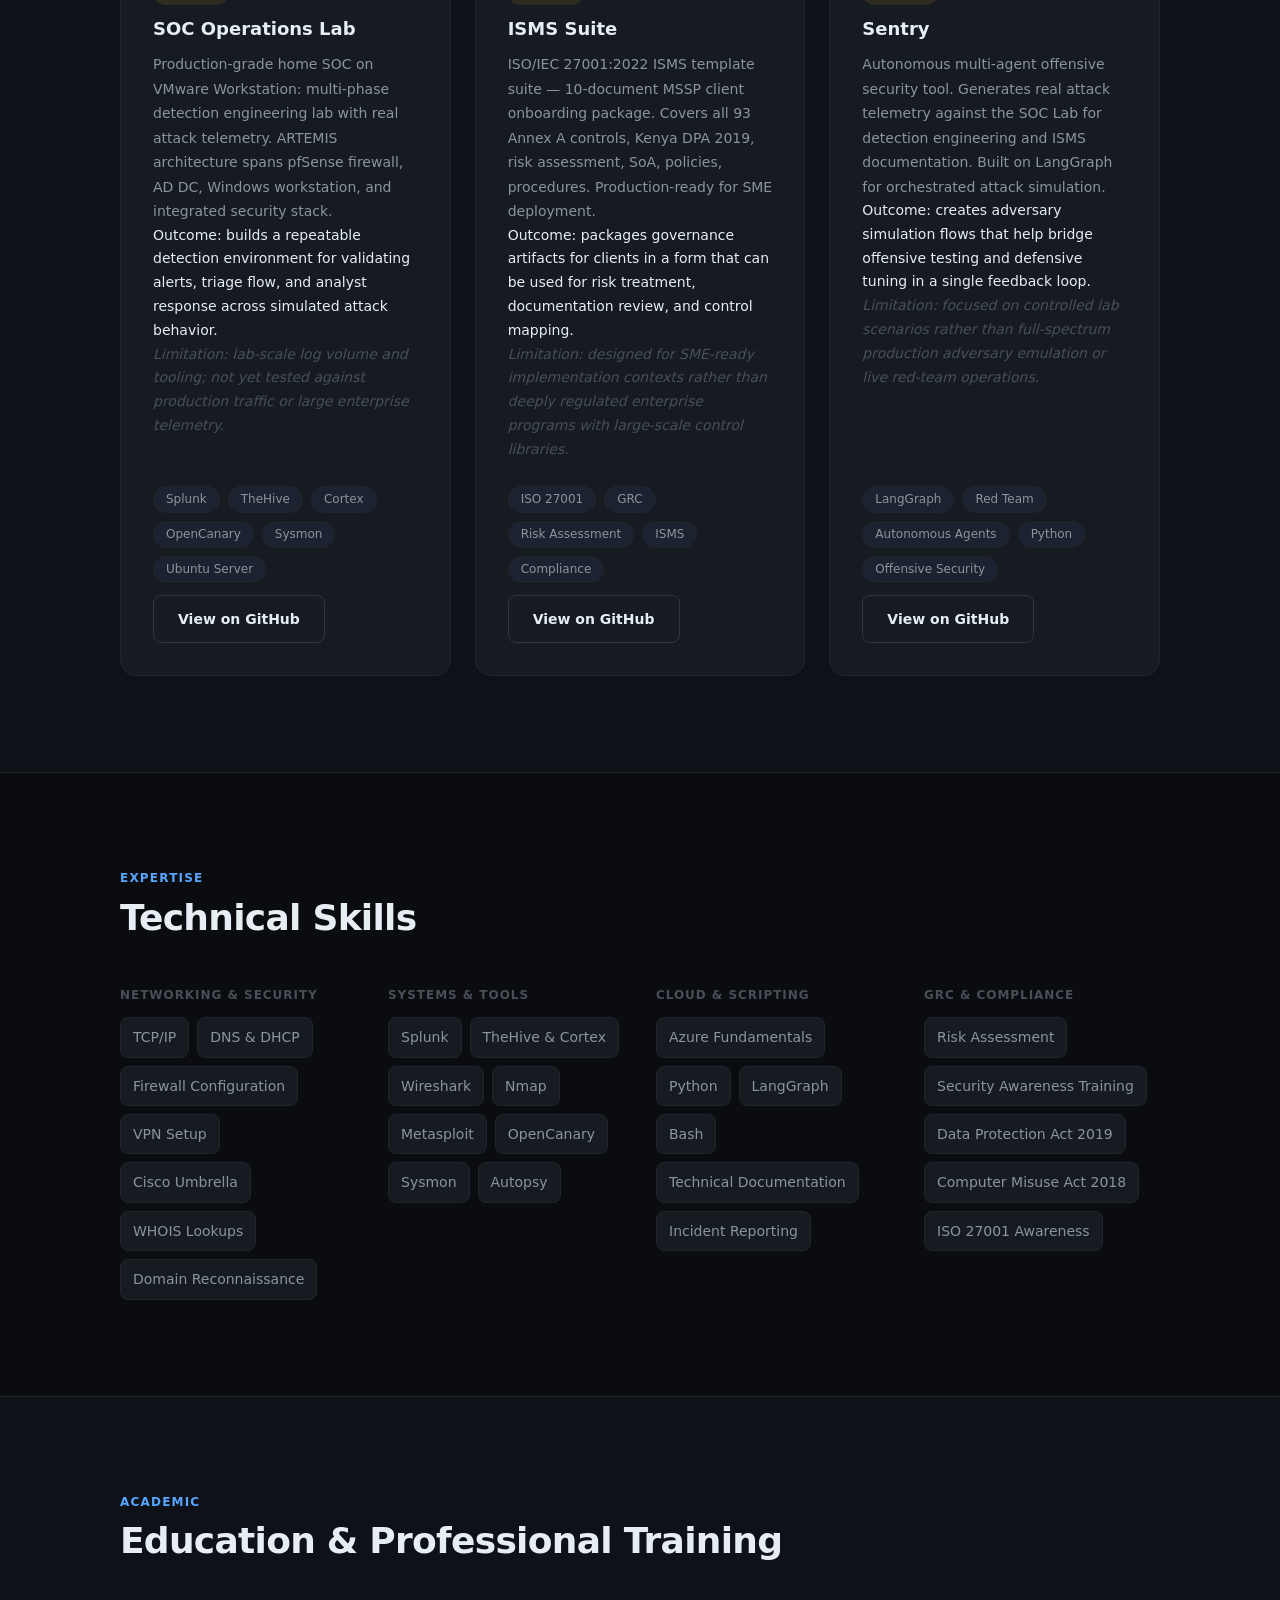
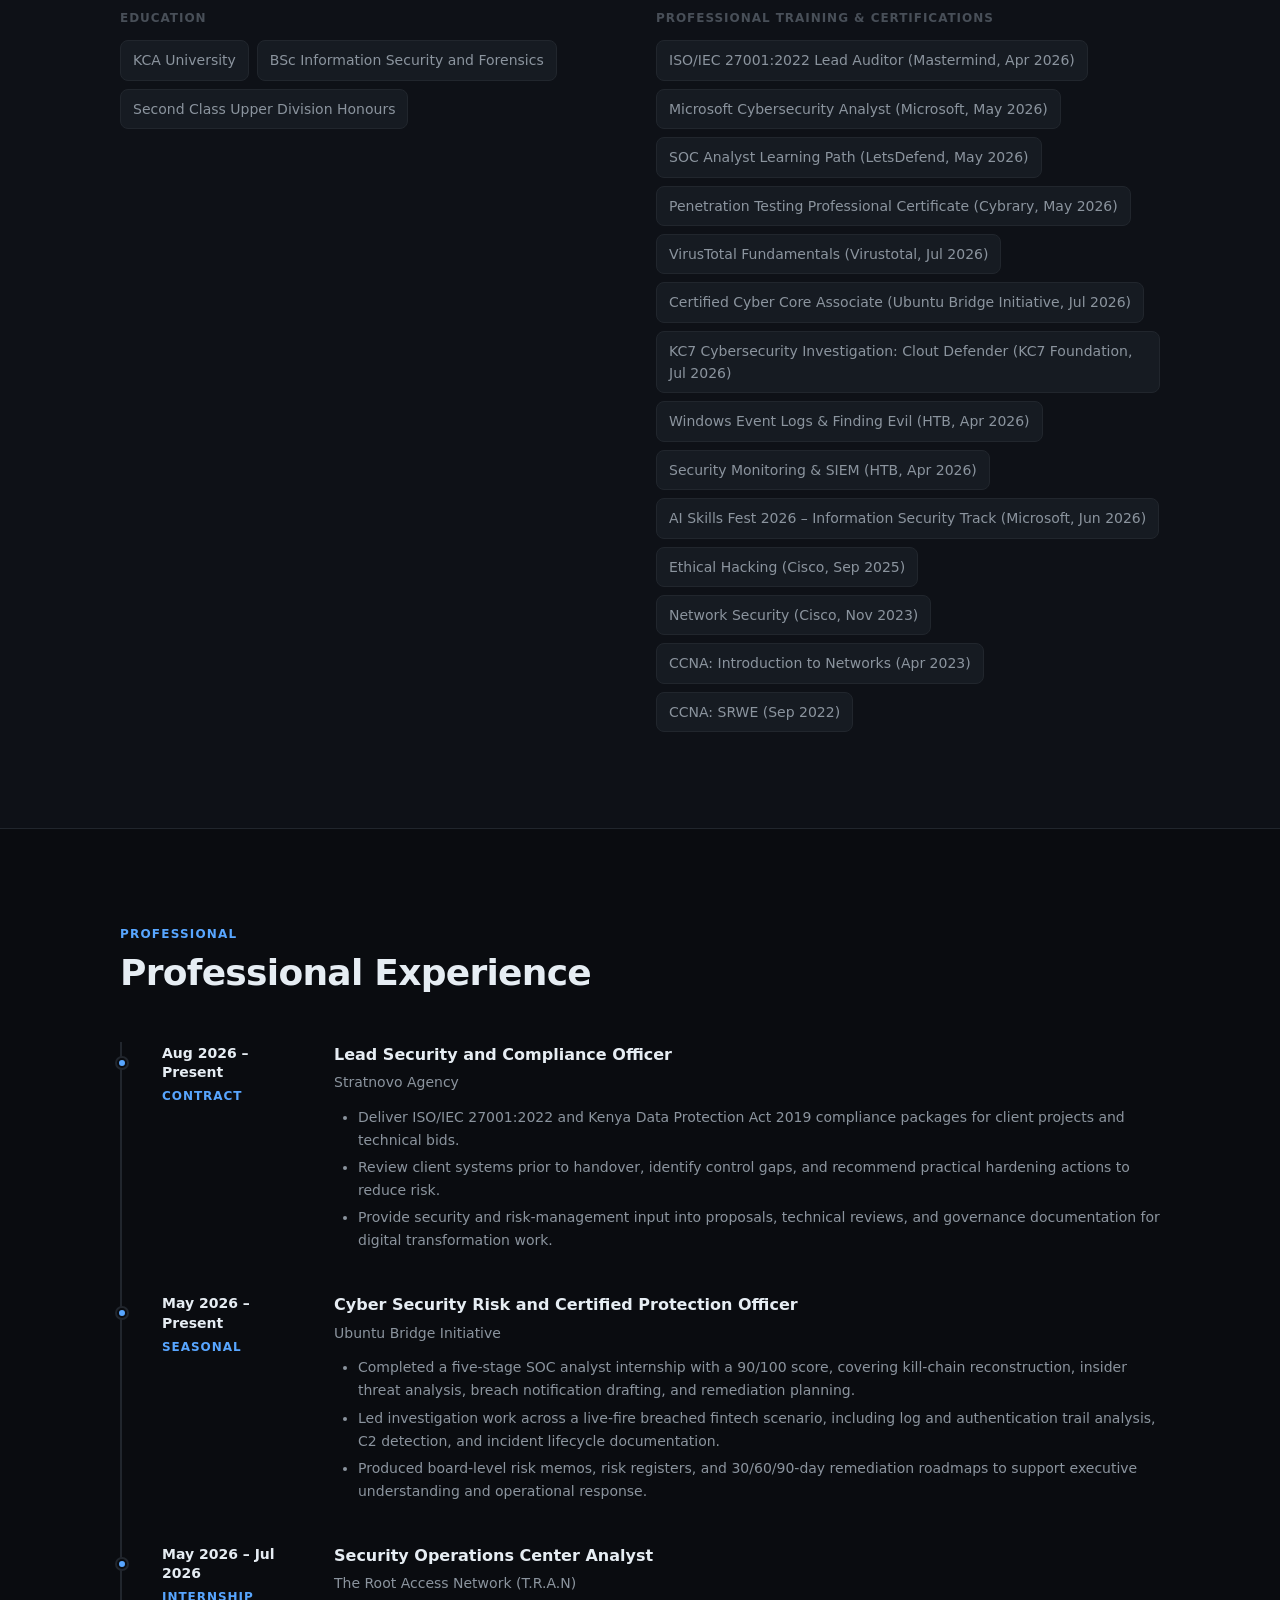
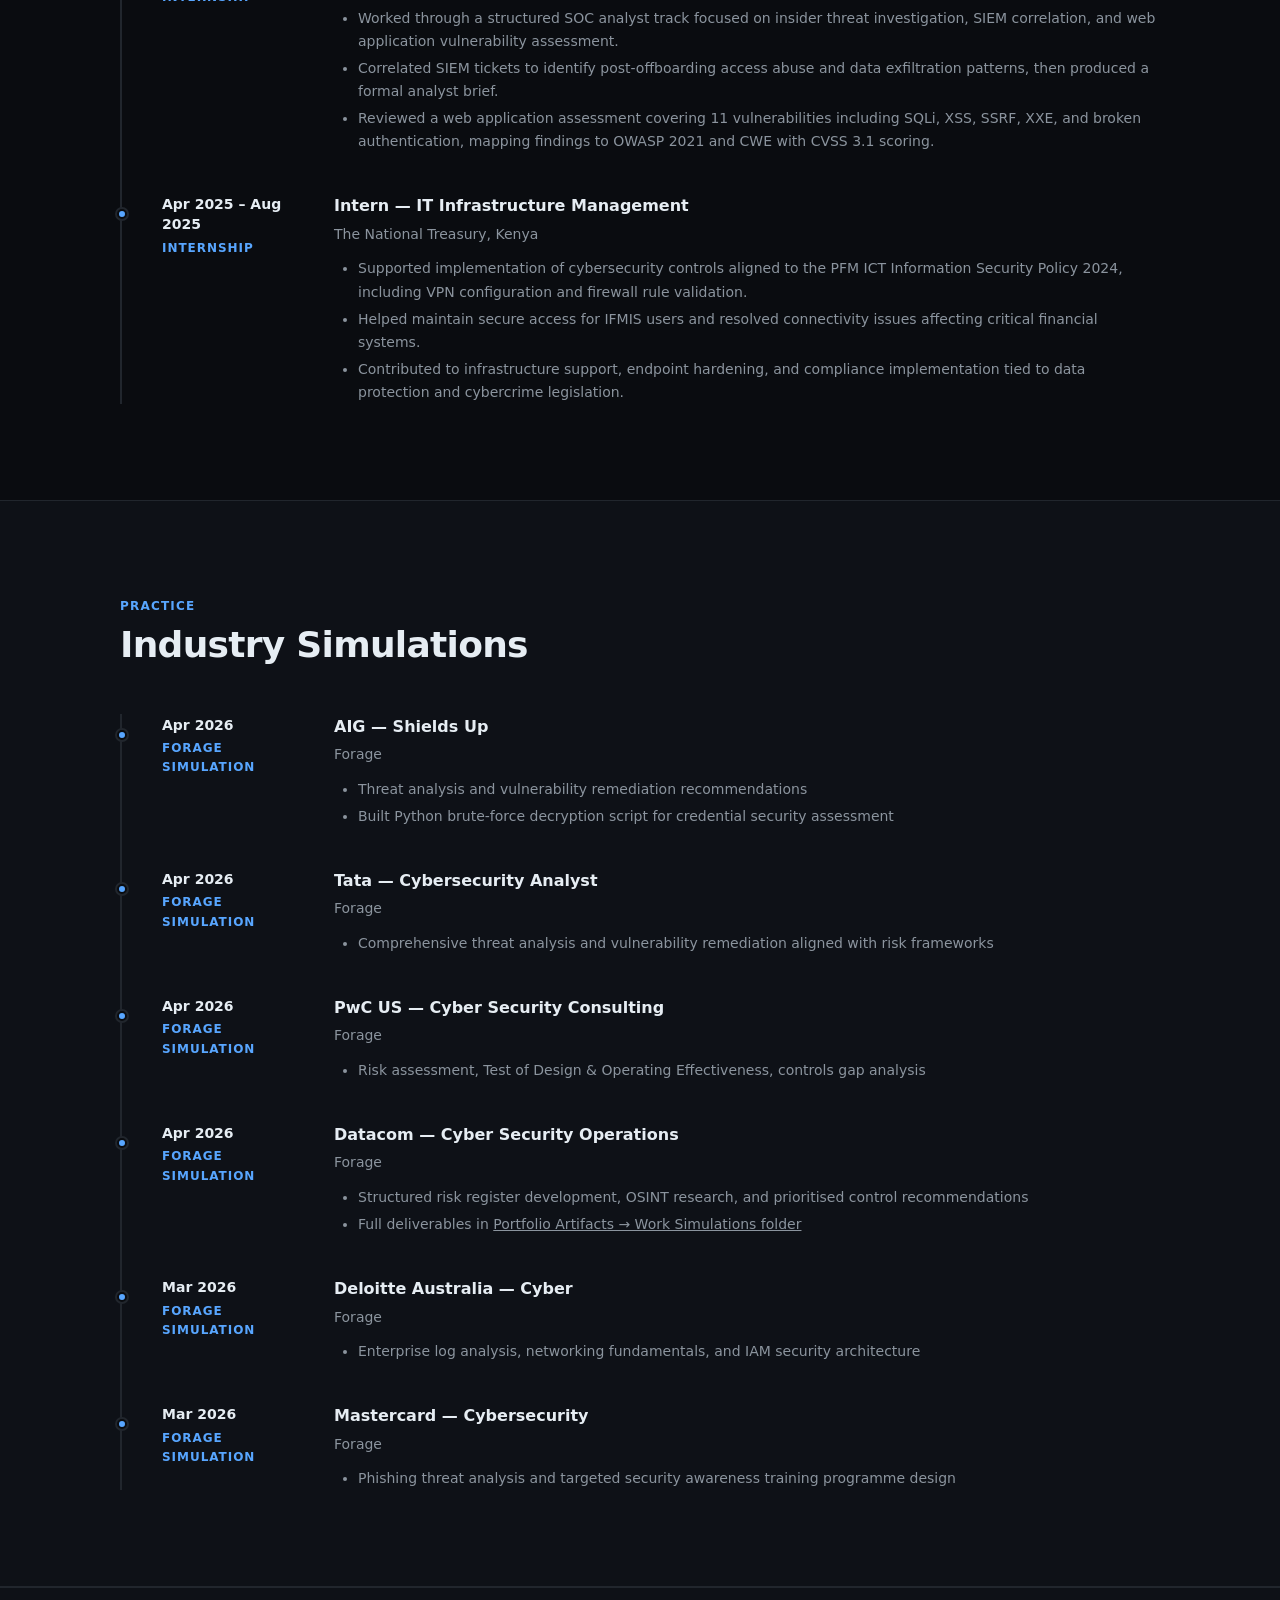
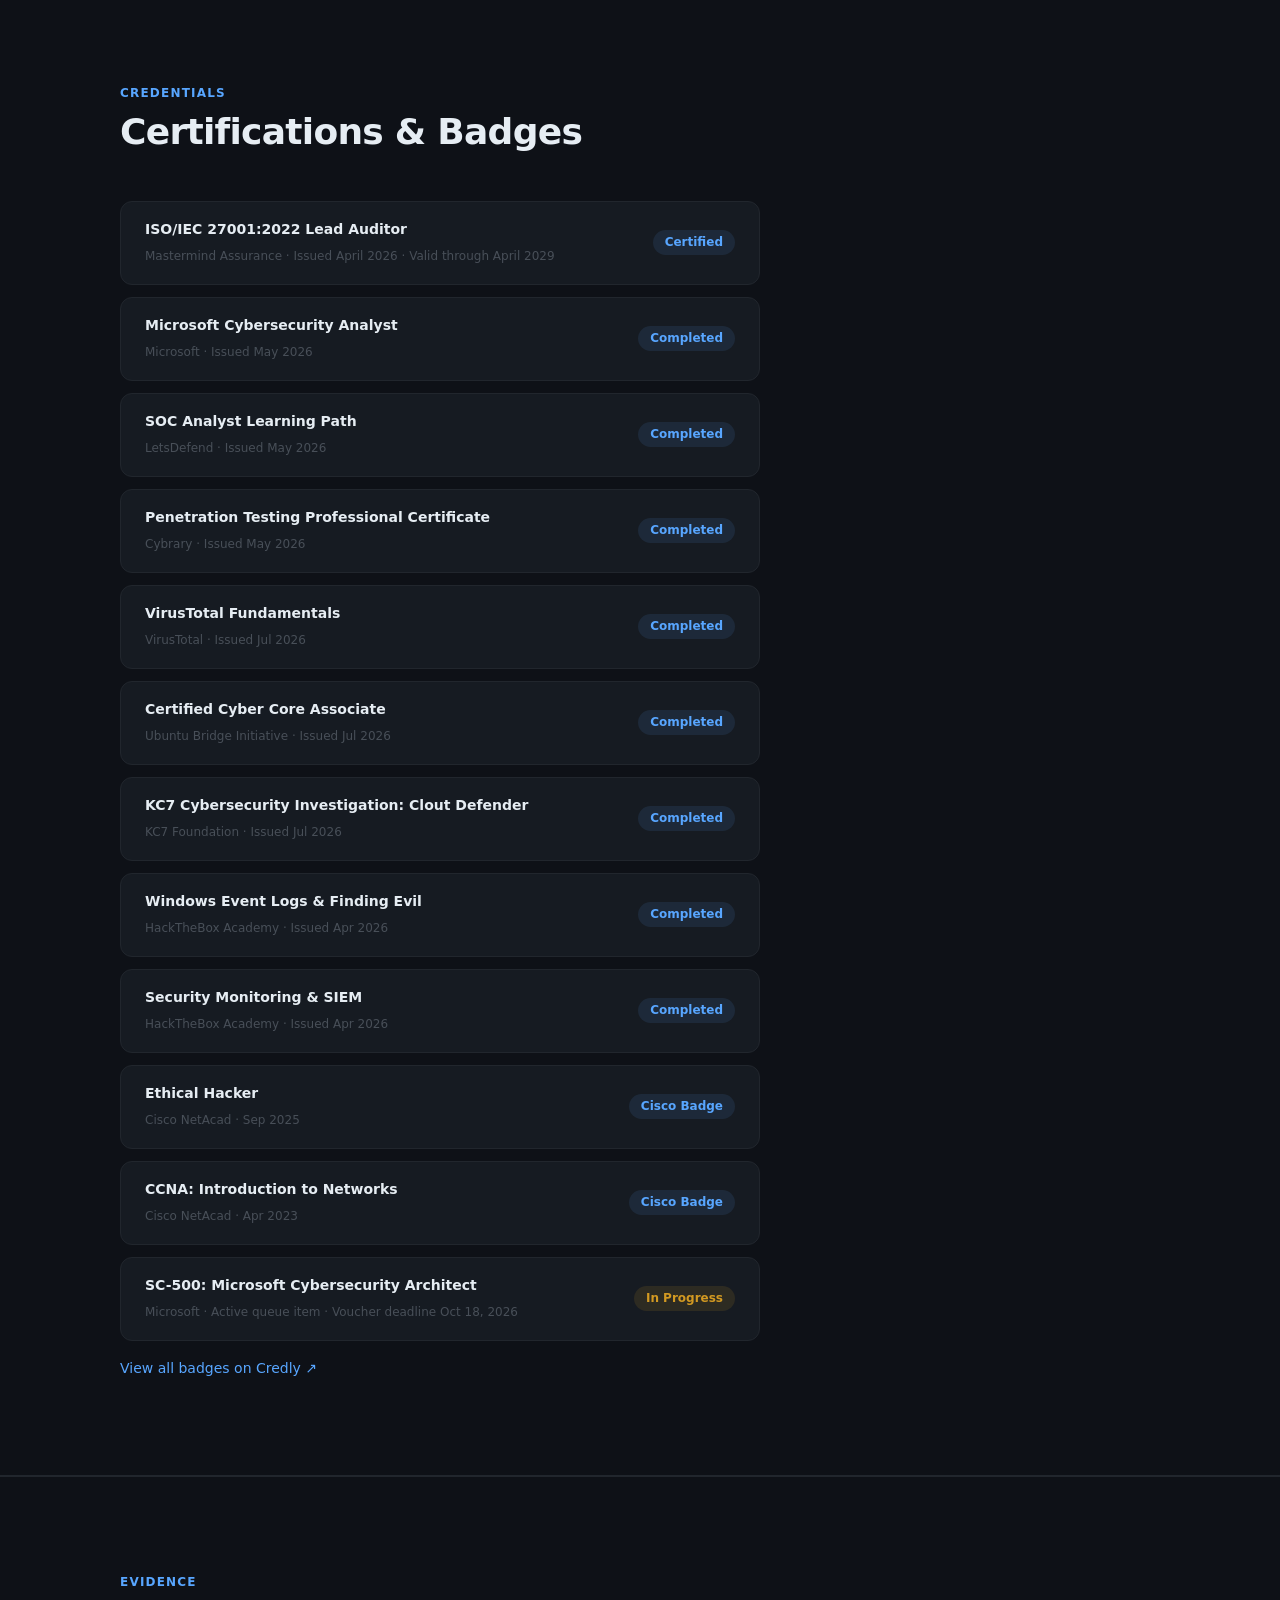
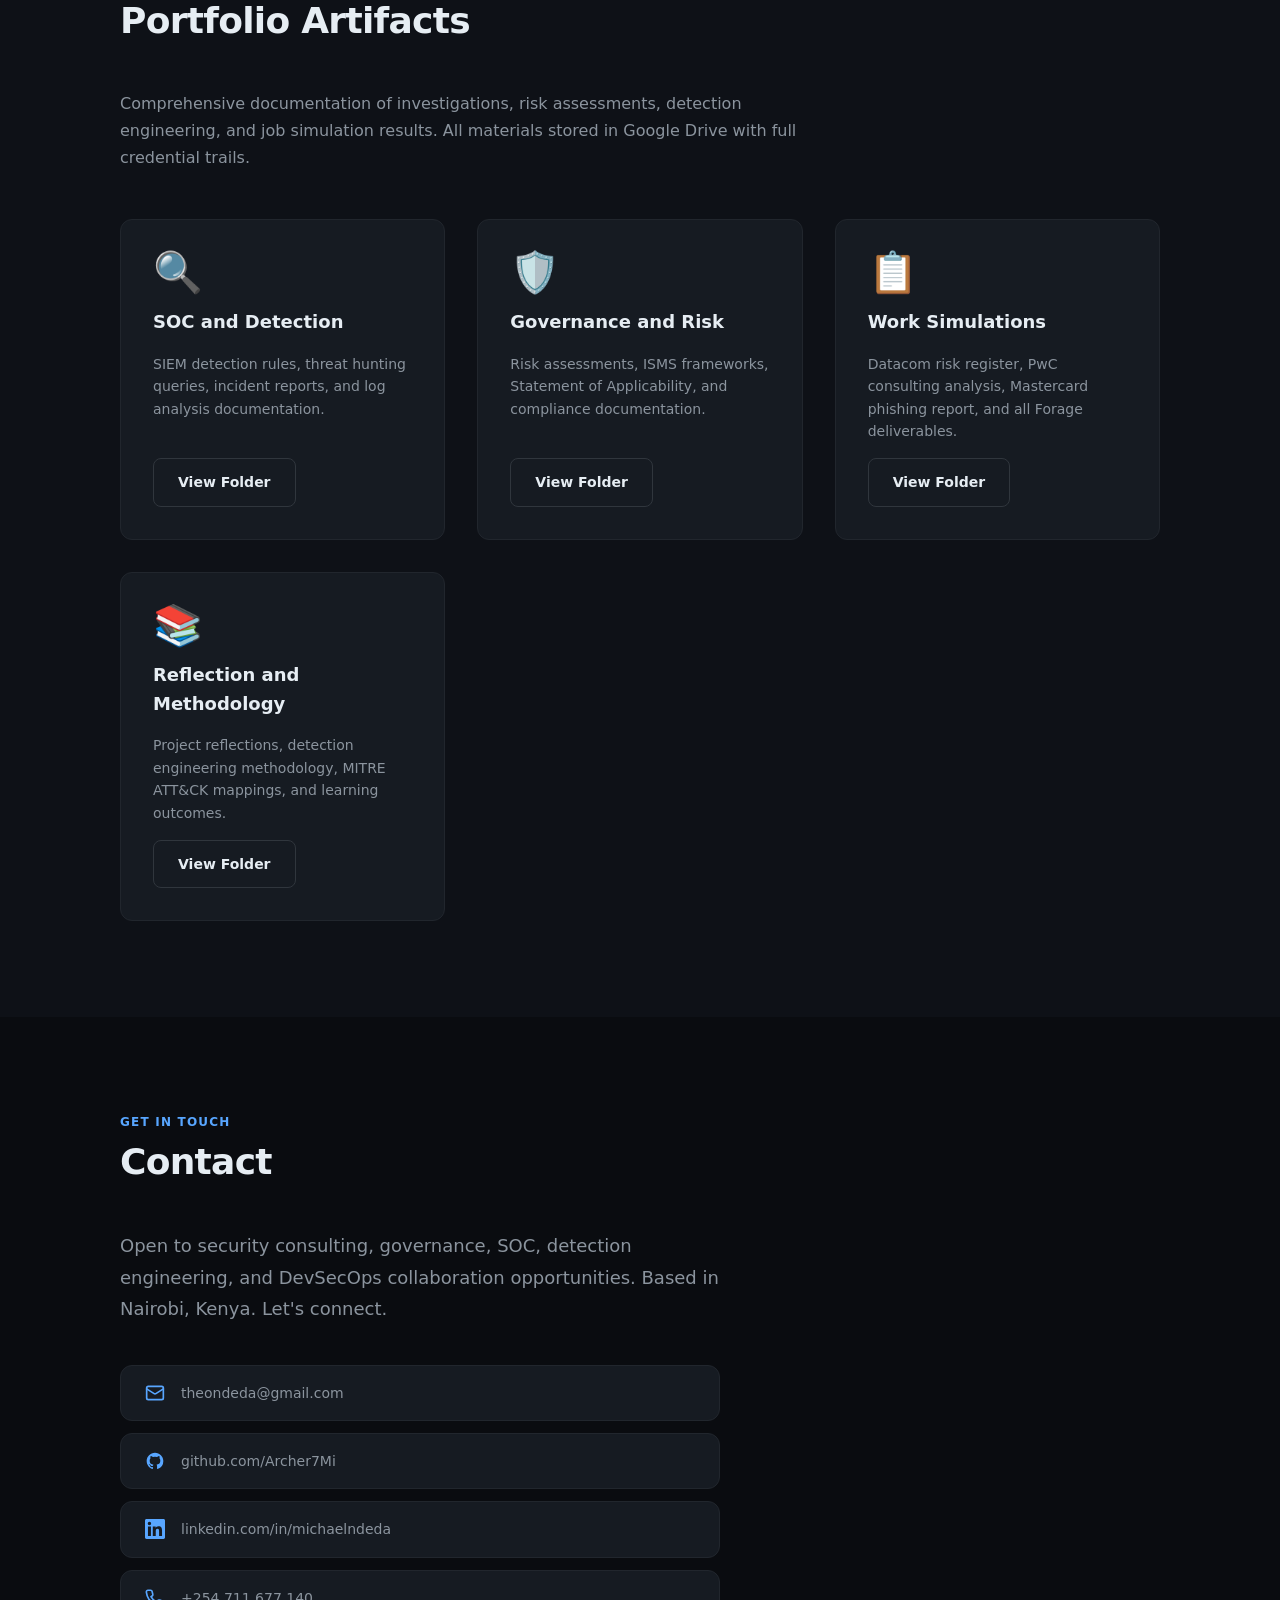
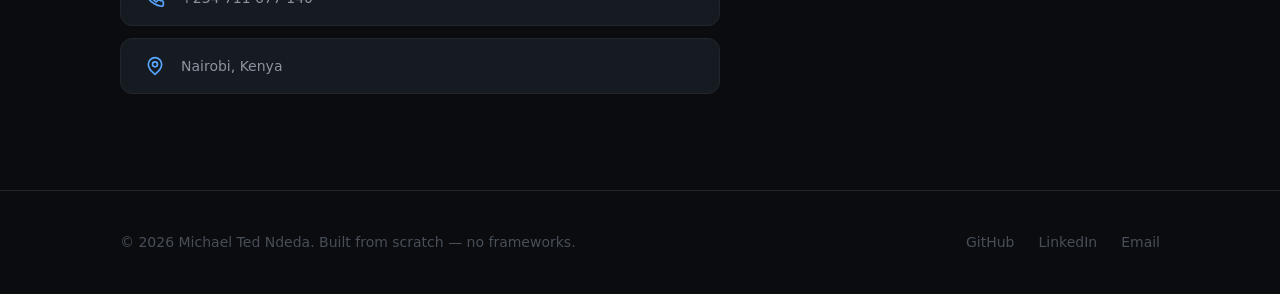
==== commit 2b9eb0ce: "Replace weak experience with real experience" ====
--- a/index.html
+++ b/index.html
@@ -359,50 +359,64 @@
 
             <div class="timeline-item">
               <div class="timeline-meta">
-                <span class="timeline-date">Project-based</span>
-                <span class="timeline-type">Security Advisory</span>
-              </div>
-              <div class="timeline-body">
-                <h3 class="timeline-title">Security Advisory &amp; GRC Consultant</h3>
-                <p class="timeline-org">StratNovo</p>
-                <ul class="timeline-points">
-                  <li>Advised on security assurance and DevSecOps alignment for digital transformation initiatives, translating business risk into practical security controls.</li>
-                  <li>Developed governance and control recommendations grounded in ISO 27001, data protection obligations, and operational security realities for client-facing programs.</li>
-                  <li>Supported risk treatment planning, secure architecture guidance, and implementation roadmaps that connect compliance requirements to actionable engineering work.</li>
-                </ul>
-              </div>
-            </div>
-
-            <div class="timeline-item">
-              <div class="timeline-meta">
-                <span class="timeline-date">Apr – Jun 2025</span>
+                <span class="timeline-date">Aug 2026 – Present</span>
+                <span class="timeline-type">Contract</span>
+              </div>
+              <div class="timeline-body">
+                <h3 class="timeline-title">Lead Security and Compliance Officer</h3>
+                <p class="timeline-org">Stratnovo Agency</p>
+                <ul class="timeline-points">
+                  <li>Deliver ISO/IEC 27001:2022 and Kenya Data Protection Act 2019 compliance packages for client projects and technical bids.</li>
+                  <li>Review client systems prior to handover, identify control gaps, and recommend practical hardening actions to reduce risk.</li>
+                  <li>Provide security and risk-management input into proposals, technical reviews, and governance documentation for digital transformation work.</li>
+                </ul>
+              </div>
+            </div>
+
+            <div class="timeline-item">
+              <div class="timeline-meta">
+                <span class="timeline-date">May 2026 – Present</span>
+                <span class="timeline-type">Seasonal</span>
+              </div>
+              <div class="timeline-body">
+                <h3 class="timeline-title">Cyber Security Risk and Certified Protection Officer</h3>
+                <p class="timeline-org">Ubuntu Bridge Initiative</p>
+                <ul class="timeline-points">
+                  <li>Completed a five-stage SOC analyst internship with a 90/100 score, covering kill-chain reconstruction, insider threat analysis, breach notification drafting, and remediation planning.</li>
+                  <li>Led investigation work across a live-fire breached fintech scenario, including log and authentication trail analysis, C2 detection, and incident lifecycle documentation.</li>
+                  <li>Produced board-level risk memos, risk registers, and 30/60/90-day remediation roadmaps to support executive understanding and operational response.</li>
+                </ul>
+              </div>
+            </div>
+
+            <div class="timeline-item">
+              <div class="timeline-meta">
+                <span class="timeline-date">May 2026 – Jul 2026</span>
                 <span class="timeline-type">Internship</span>
               </div>
               <div class="timeline-body">
-                <h3 class="timeline-title">Cybersecurity Policy Implementation Support</h3>
-                <p class="timeline-org">The National Treasury, Nairobi</p>
-                <ul class="timeline-points">
-                  <li>Supported implementation of cybersecurity controls aligned to the PFM ICT Information Security Policy 2024, including VPN hardening, firewall rule validation, and endpoint security practices.</li>
-                  <li>Contributed to compliance implementation activities linked to the Data Protection Act 2019 and the Computer Misuse and Cybercrimes Act 2018.</li>
-                  <li>Configured and maintained secure LAN connectivity for IFMIS users, resolving access and networking issues to reduce operational disruption in a mission-critical environment.</li>
-                  <li>Participated in enterprise security integration planning, including Cisco Umbrella deployment and Java application whitelisting to strengthen monitoring and access control.</li>
-                  <li>Provided first-line support for user access, endpoint issues, and hardware/software maintenance while escalating complex incidents to appropriate teams.</li>
-                </ul>
-              </div>
-            </div>
-
-            <div class="timeline-item">
-              <div class="timeline-meta">
-                <span class="timeline-date">2023 – 2025</span>
-                <span class="timeline-type">Independent Practice</span>
-              </div>
-              <div class="timeline-body">
-                <h3 class="timeline-title">Security Operations, Risk, and Detection Practice</h3>
-                <p class="timeline-org">Independent / Portfolio Work</p>
-                <ul class="timeline-points">
-                  <li>Built and maintained a home SOC environment with firewall, Windows, and detection tooling for log analysis, alert triage, and incident response workflow testing.</li>
-                  <li>Worked across governance, risk, detection engineering, and operating procedures to develop a grounded understanding of how security programs function in practice.</li>
-                  <li>Created documentation and control inventories covering risk assessments, ISMS artifacts, detection engineering workflows, and evidence-based security reporting.</li>
+                <h3 class="timeline-title">Security Operations Center Analyst</h3>
+                <p class="timeline-org">The Root Access Network (T.R.A.N)</p>
+                <ul class="timeline-points">
+                  <li>Worked through a structured SOC analyst track focused on insider threat investigation, SIEM correlation, and web application vulnerability assessment.</li>
+                  <li>Correlated SIEM tickets to identify post-offboarding access abuse and data exfiltration patterns, then produced a formal analyst brief.</li>
+                  <li>Reviewed a web application assessment covering 11 vulnerabilities including SQLi, XSS, SSRF, XXE, and broken authentication, mapping findings to OWASP 2021 and CWE with CVSS 3.1 scoring.</li>
+                </ul>
+              </div>
+            </div>
+
+            <div class="timeline-item">
+              <div class="timeline-meta">
+                <span class="timeline-date">Apr 2025 – Aug 2025</span>
+                <span class="timeline-type">Internship</span>
+              </div>
+              <div class="timeline-body">
+                <h3 class="timeline-title">Intern — IT Infrastructure Management</h3>
+                <p class="timeline-org">The National Treasury, Kenya</p>
+                <ul class="timeline-points">
+                  <li>Supported implementation of cybersecurity controls aligned to the PFM ICT Information Security Policy 2024, including VPN configuration and firewall rule validation.</li>
+                  <li>Helped maintain secure access for IFMIS users and resolved connectivity issues affecting critical financial systems.</li>
+                  <li>Contributed to infrastructure support, endpoint hardening, and compliance implementation tied to data protection and cybercrime legislation.</li>
                 </ul>
               </div>
             </div>
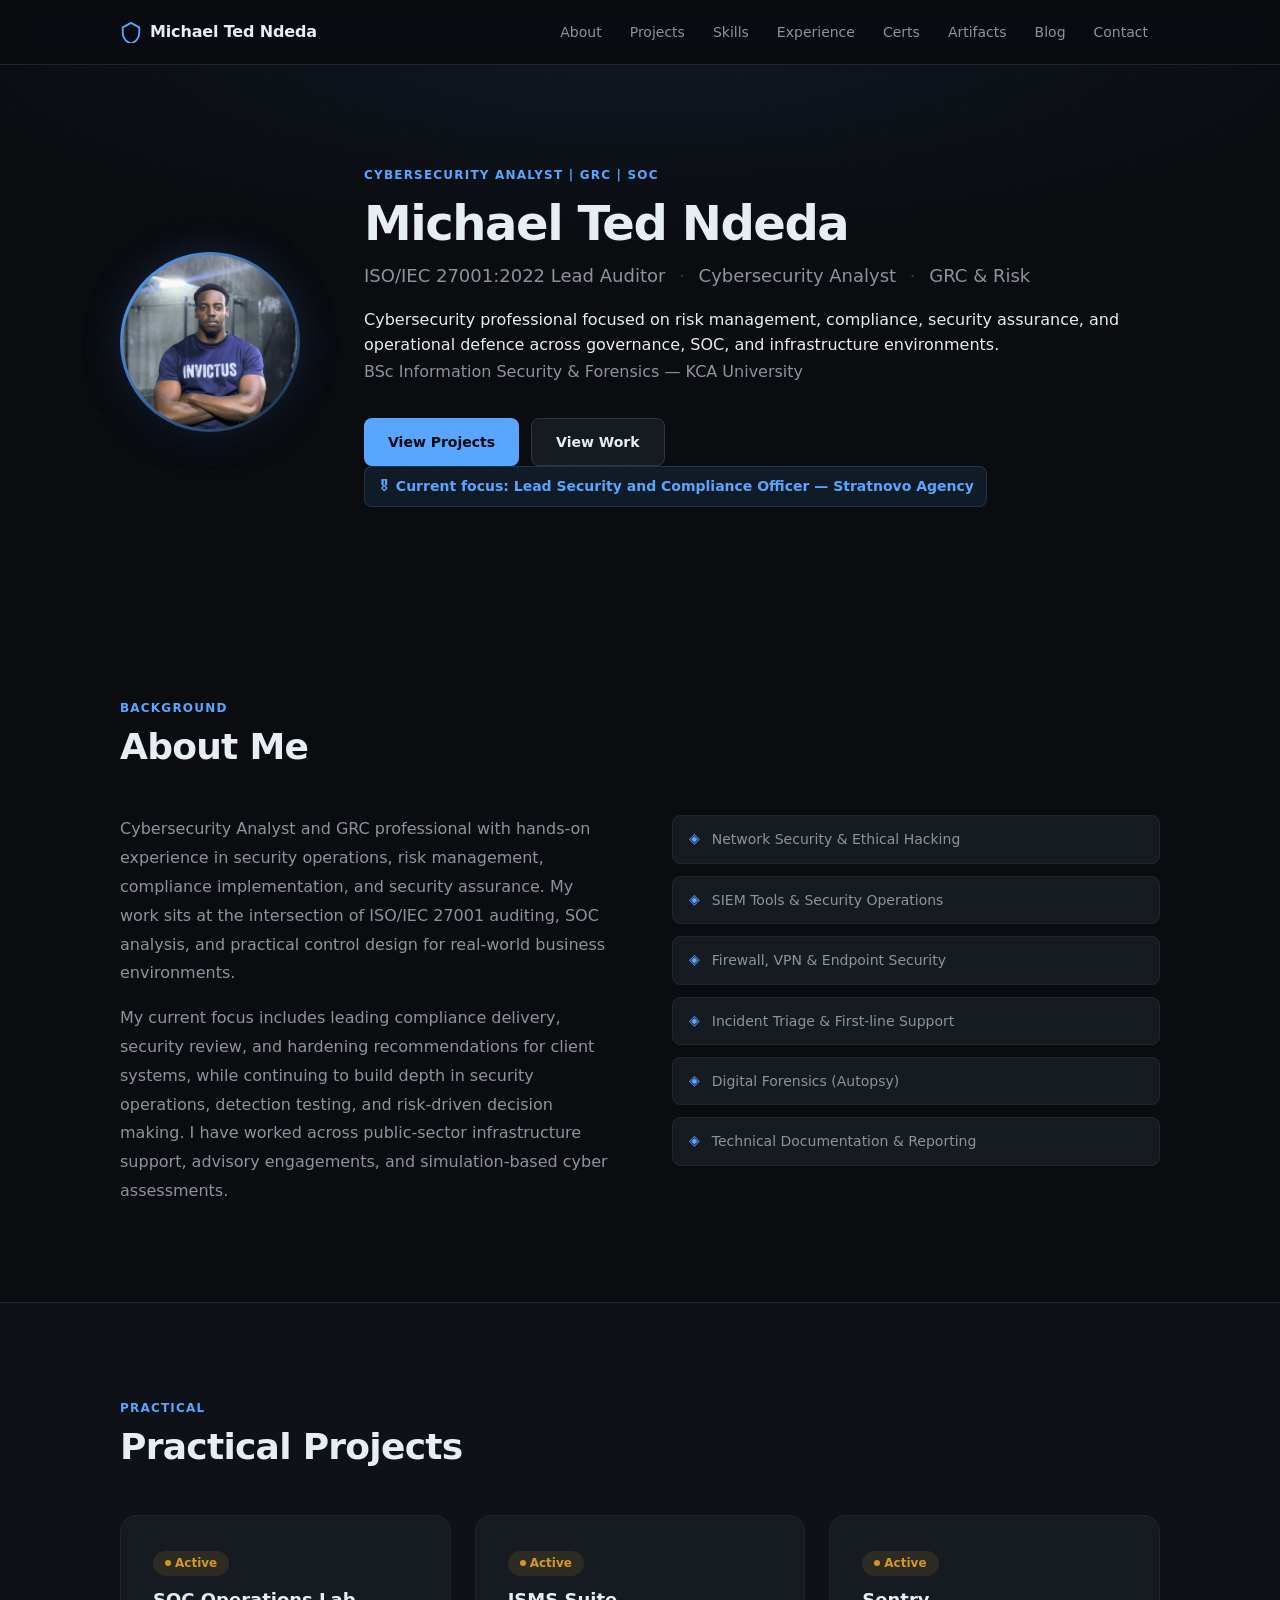
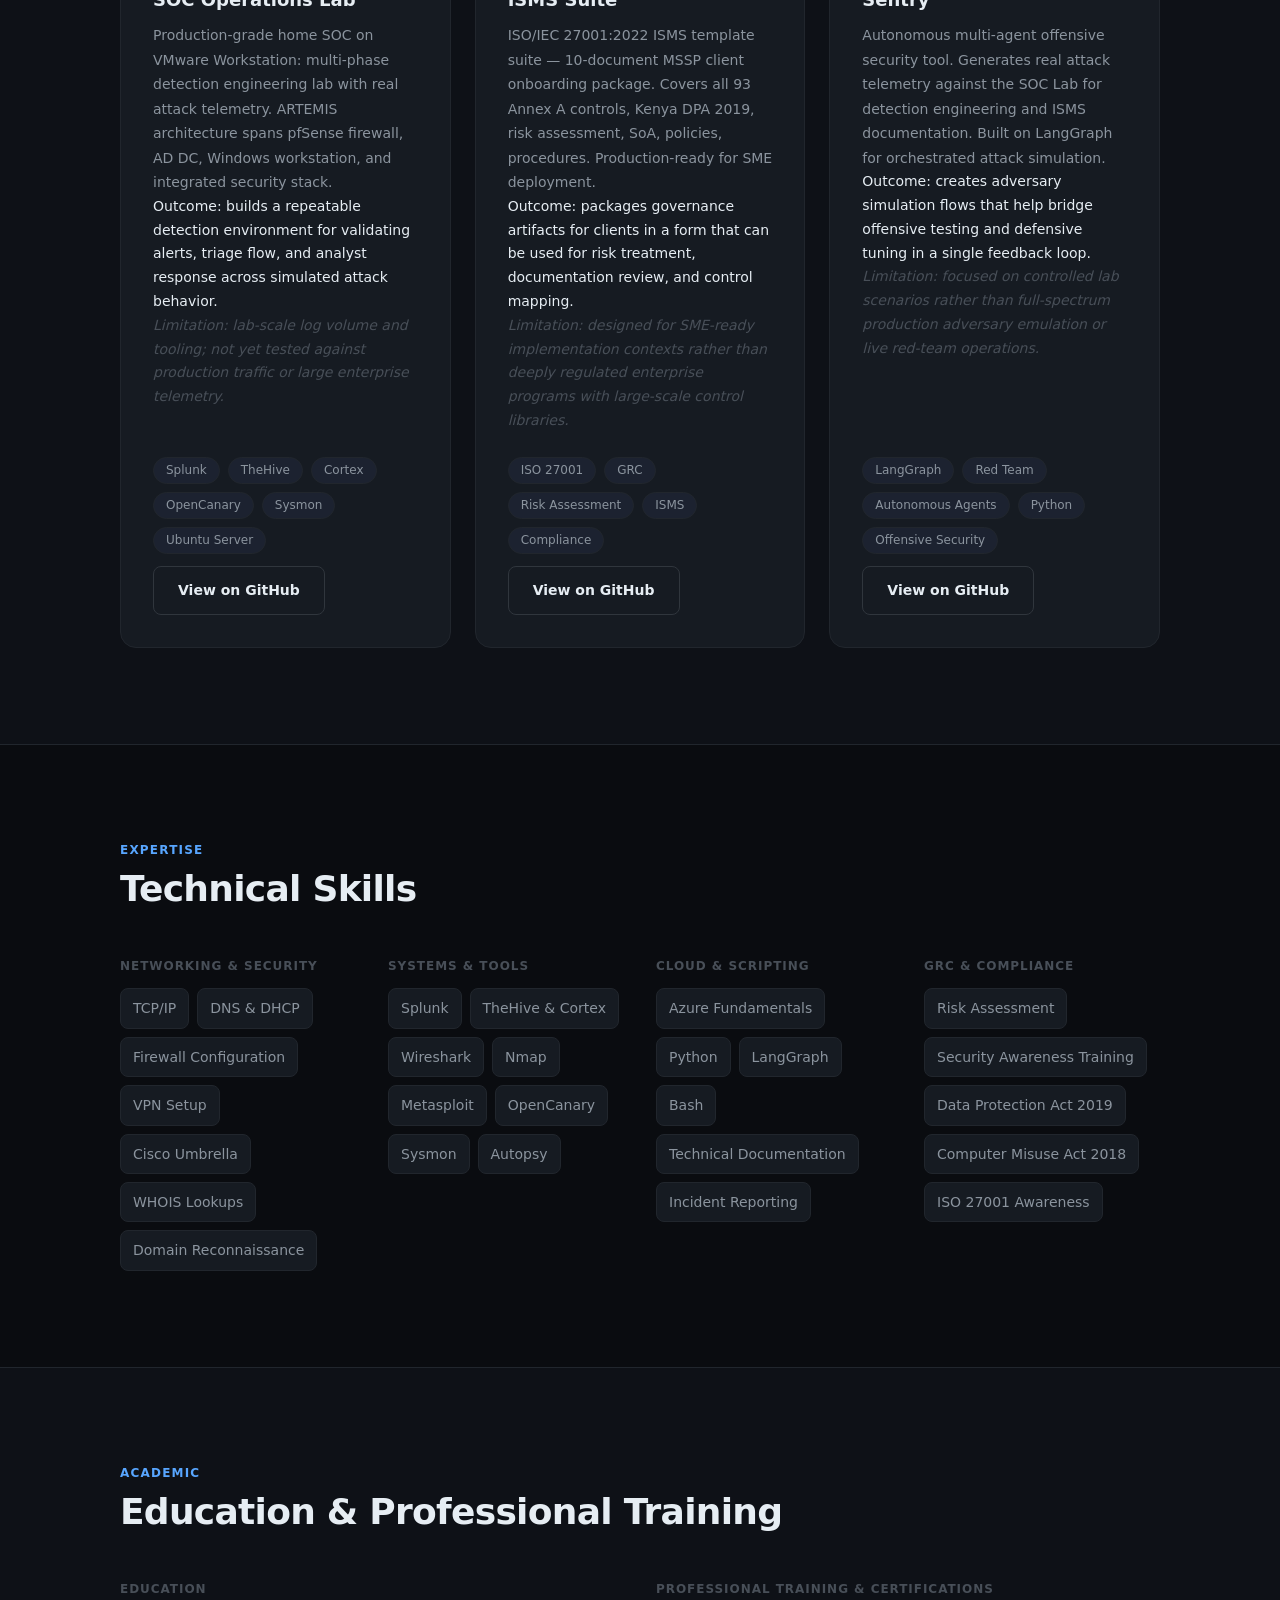
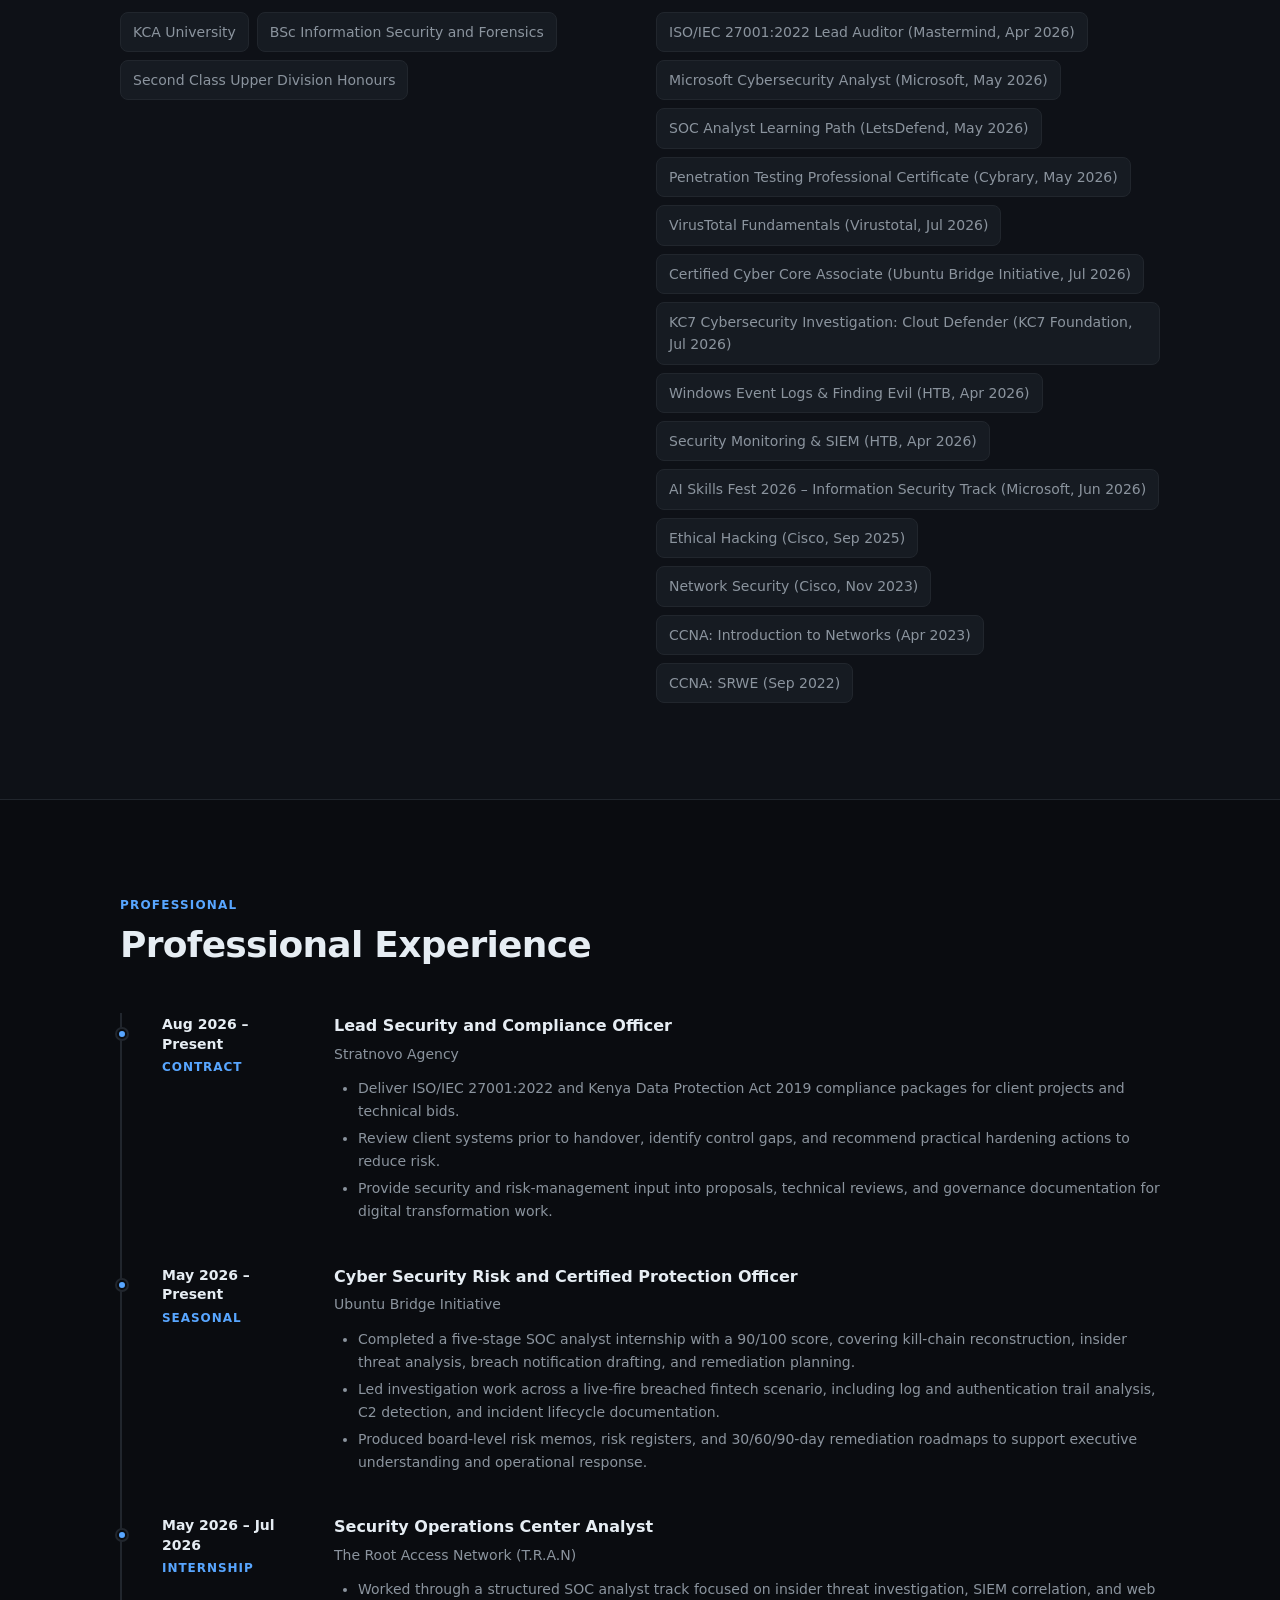
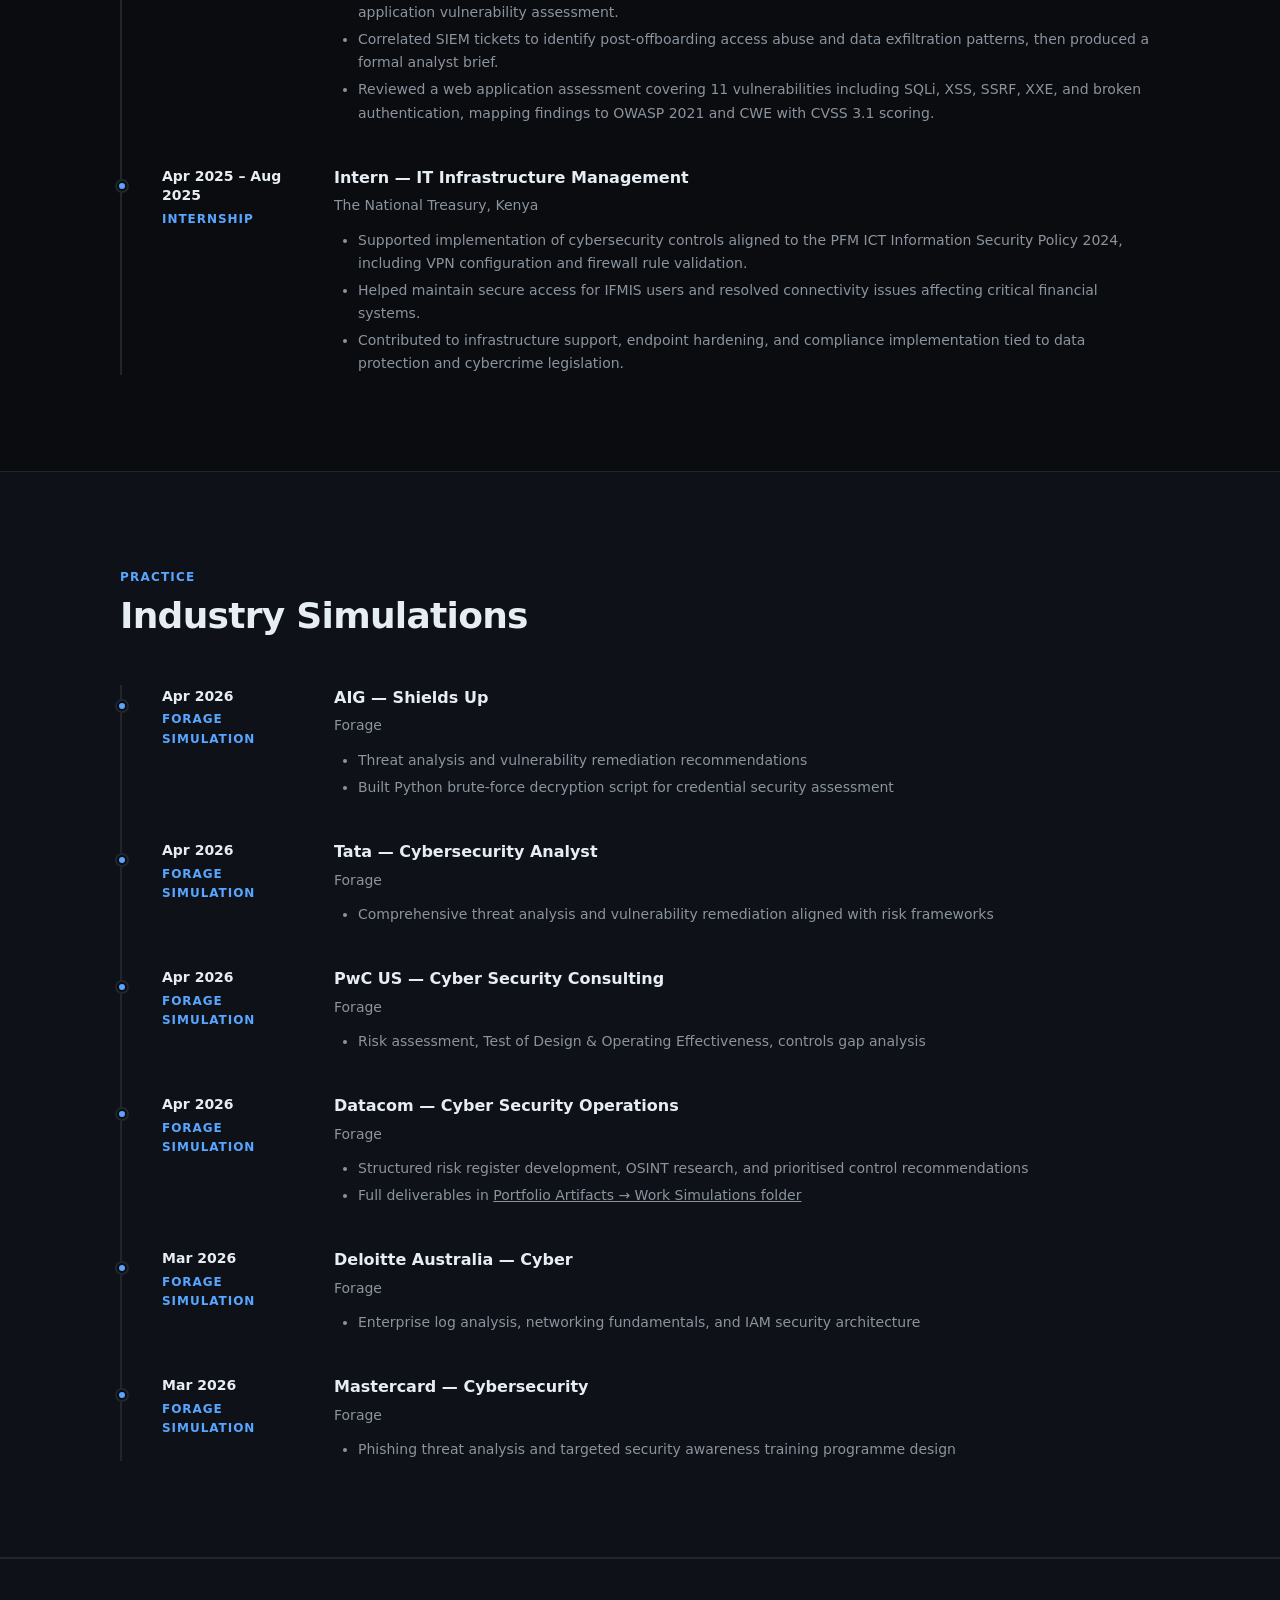
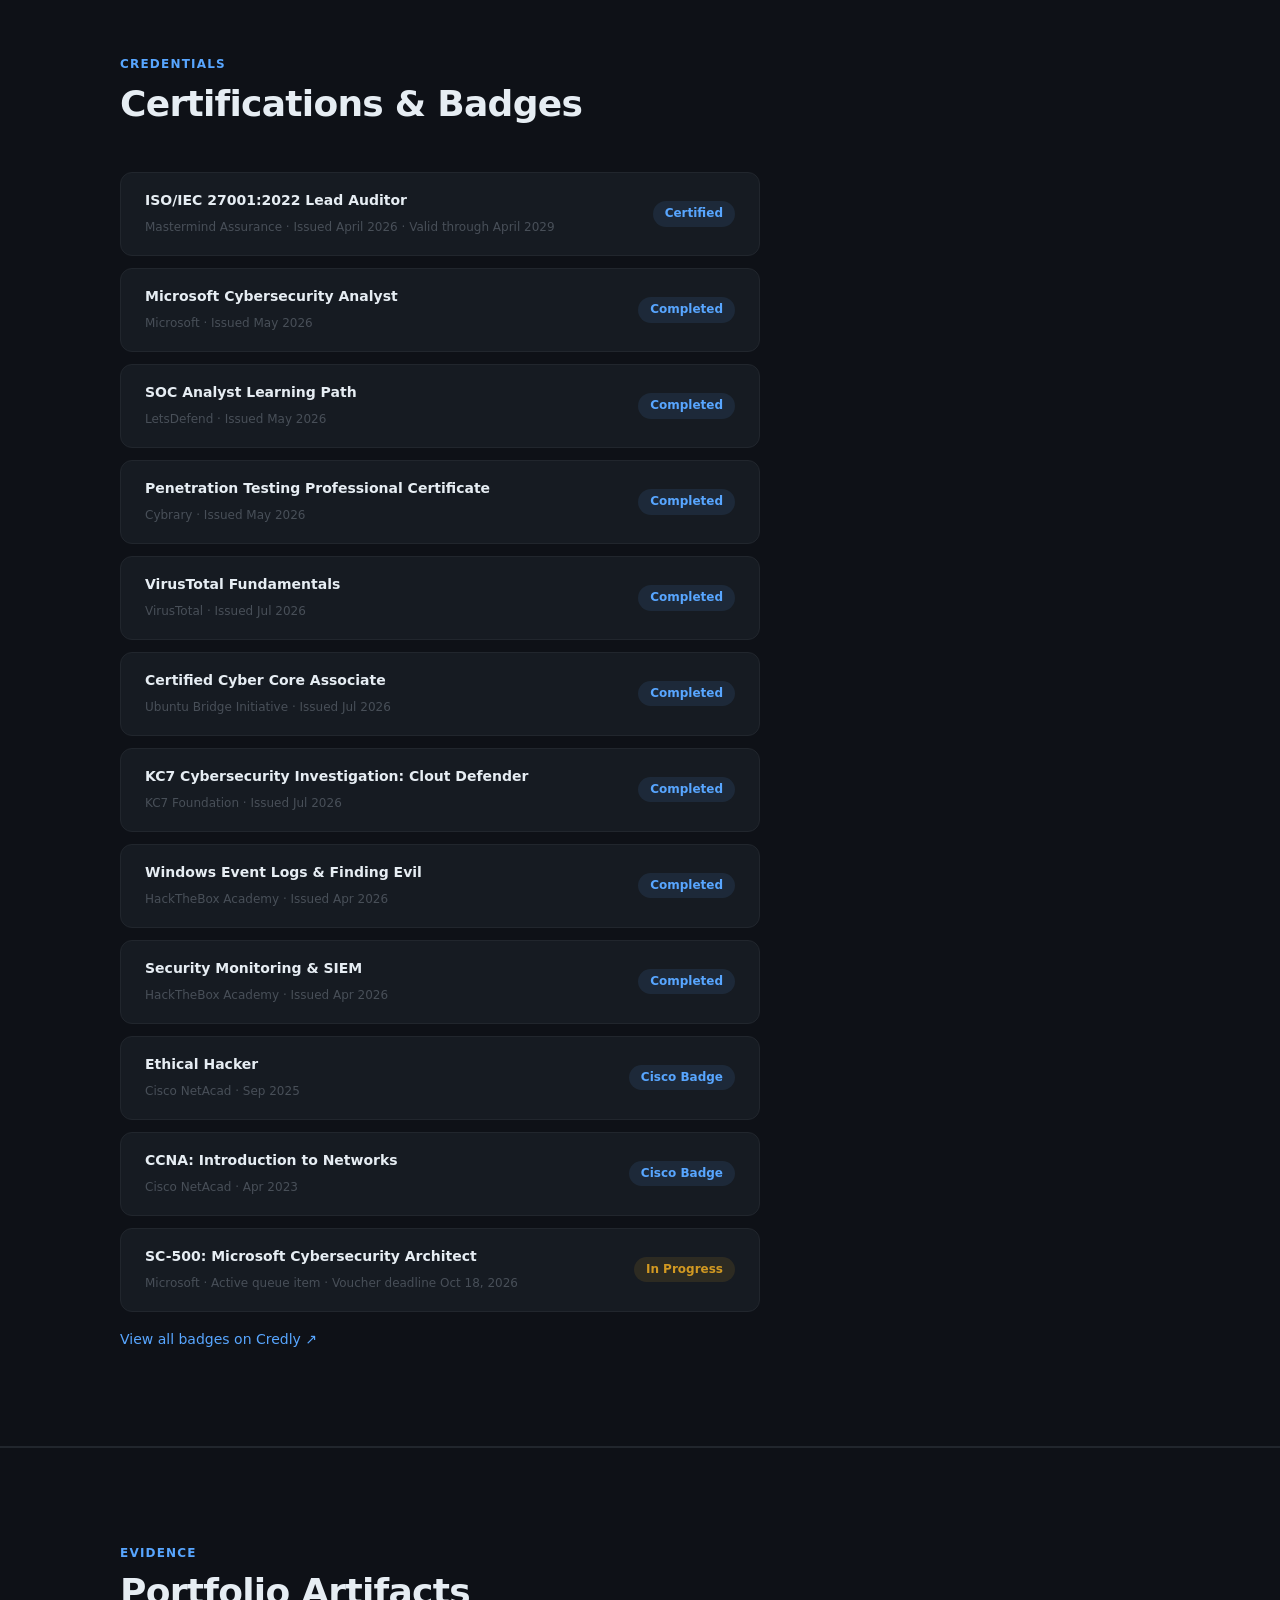
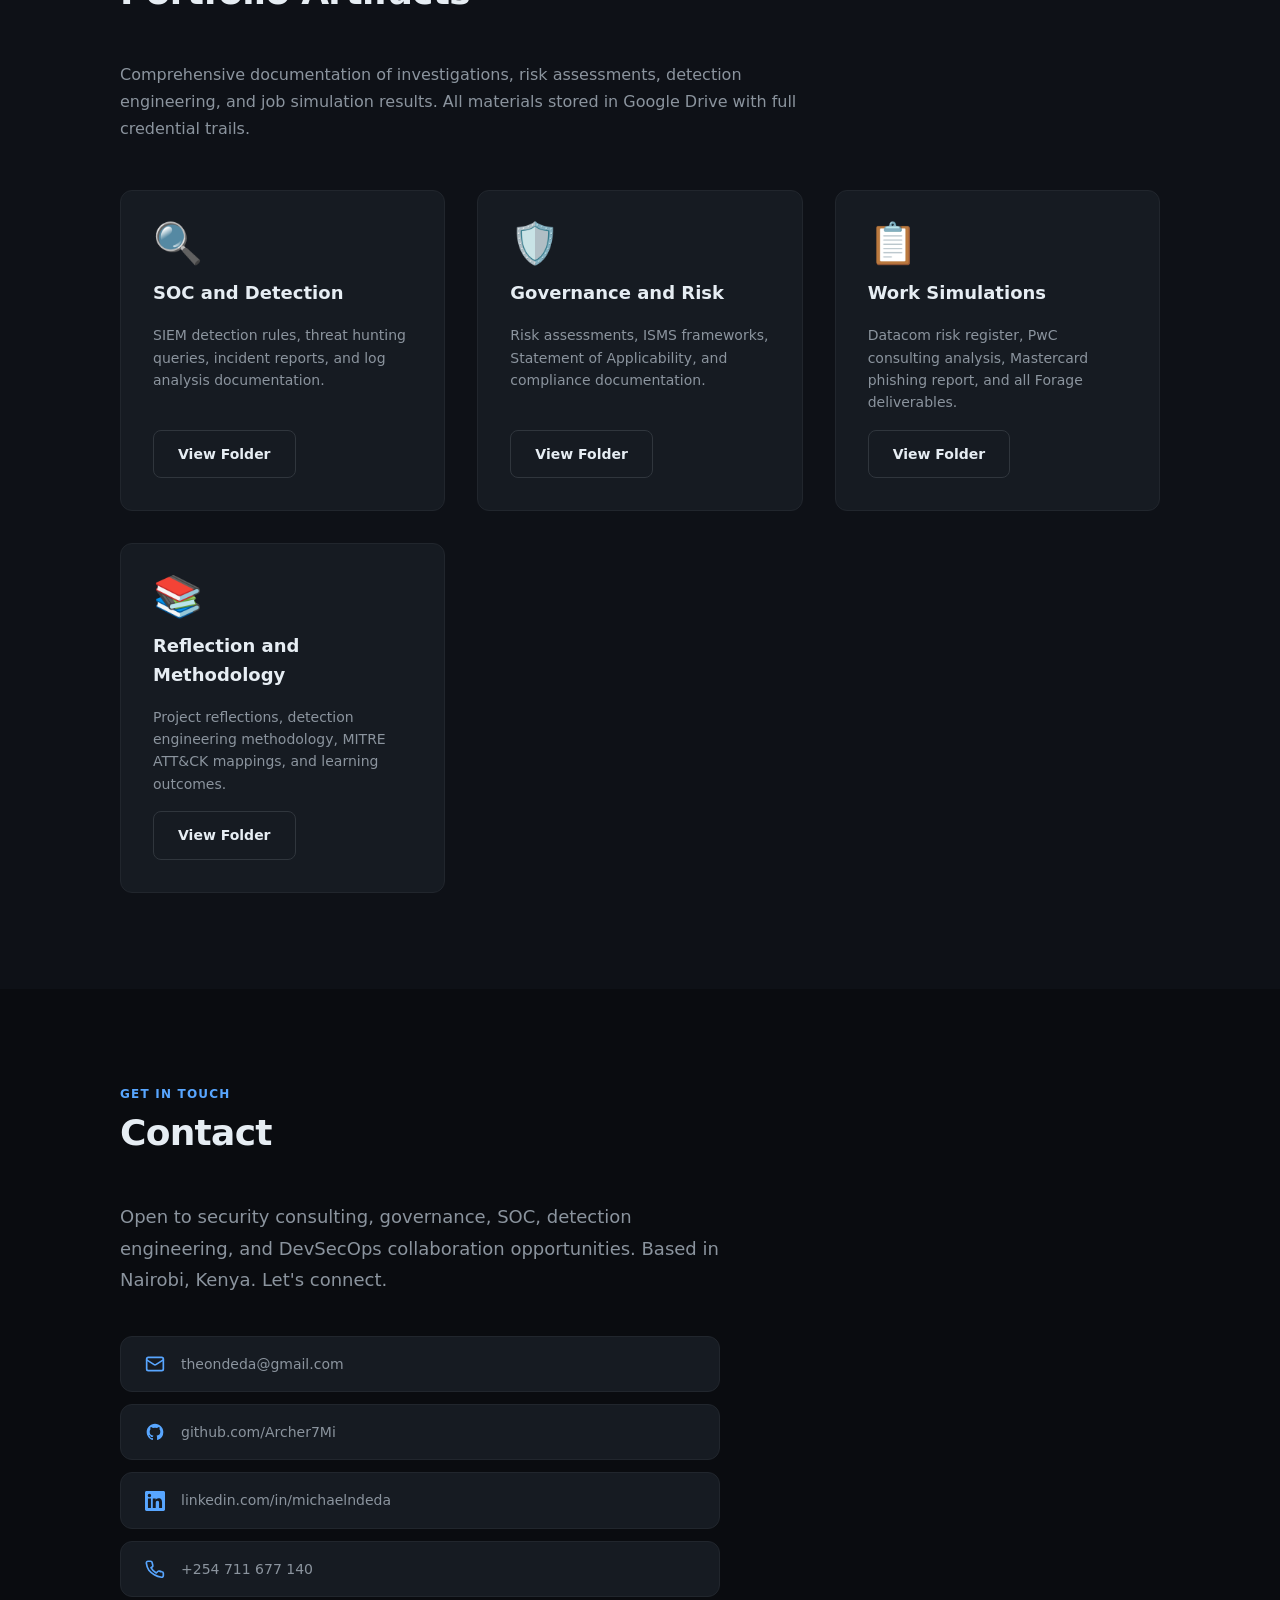
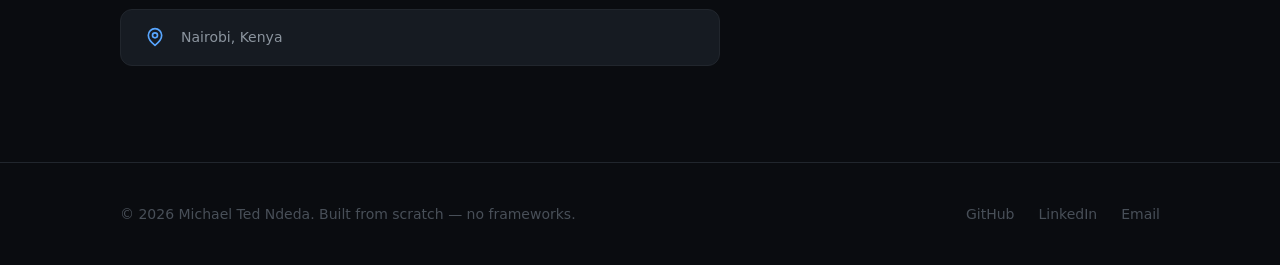
==== commit 035f7041: "Align headline, positioning, and metadata with current profile" ====
--- a/index.html
+++ b/index.html
@@ -3,7 +3,7 @@
   <head>
     <meta charset="UTF-8" />
     <meta name="viewport" content="width=device-width, initial-scale=1.0" />
-    <meta name="description" content="Michael Ted Ndeda — Security Operations Center Analyst based in Nairobi, Kenya, focused on threat intelligence, ethical hacking, and network security." />
+    <meta name="description" content="Michael Ted Ndeda — Cybersecurity Analyst, GRC professional, and ISO/IEC 27001:2022 Lead Auditor focused on risk, compliance, SOC operations, and security assurance." />
     <meta name="robots" content="index, follow" />
     <meta name="author" content="Michael Ted Ndeda" />
     <link rel="canonical" href="https://teddyndeda.tech/" />
@@ -11,14 +11,14 @@
     <!-- Open Graph -->
     <meta property="og:type" content="website" />
     <meta property="og:url" content="https://teddyndeda.tech/" />
-    <meta property="og:title" content="Michael Ted Ndeda | Cybersecurity Portfolio" />
-    <meta property="og:description" content="Security Operations Center Analyst based in Nairobi, Kenya, focused on threat intelligence, ethical hacking, and network security." />
+    <meta property="og:title" content="Michael Ted Ndeda | Cybersecurity Analyst" />
+    <meta property="og:description" content="Cybersecurity Analyst, GRC professional, and ISO/IEC 27001:2022 Lead Auditor focused on risk, compliance, SOC operations, and security assurance." />
     <meta property="og:image" content="https://teddyndeda.tech/assets/profile.jpg" />
 
     <!-- Twitter Card -->
     <meta name="twitter:card" content="summary_large_image" />
-    <meta name="twitter:title" content="Michael Ted Ndeda | Cybersecurity Portfolio" />
-    <meta name="twitter:description" content="Security Operations Center Analyst | Threat Intelligence | Ethical Hacker | Network Security" />
+    <meta name="twitter:title" content="Michael Ted Ndeda | Cybersecurity Analyst" />
+    <meta name="twitter:description" content="Cybersecurity Analyst | GRC | ISO 27001:2022 Lead Auditor | SOC Operations" />
     <meta name="twitter:image" content="https://teddyndeda.tech/assets/profile.jpg" />
 
     <!-- Browser theme -->
@@ -46,8 +46,8 @@
       "name": "Michael Ted Ndeda",
       "url": "https://teddyndeda.tech",
       "image": "https://teddyndeda.tech/assets/profile.jpg",
-      "jobTitle": "Security Operations Center Analyst",
-      "description": "Security Operations Center Analyst based in Nairobi, Kenya, focused on threat intelligence, ethical hacking, and network security. BSc in Information Security and Forensics from KCA University (April 2026).",
+      "jobTitle": "Cybersecurity Analyst",
+      "description": "Cybersecurity Analyst and GRC professional based in Nairobi, Kenya, focused on risk management, compliance, ISO/IEC 27001:2022 auditing, SOC operations, and security assurance. BSc in Information Security and Forensics from KCA University.",
       "email": "theondeda@gmail.com",
       "sameAs": [
         "https://github.com/Archer7Mi",
@@ -113,24 +113,22 @@
             />
           </div>
           <div class="hero-content">
-            <p class="eyebrow">Cybersecurity Portfolio</p>
+            <p class="eyebrow">Cybersecurity Analyst | GRC | SOC</p>
             <h1 class="hero-name">Michael Ted Ndeda</h1>
             <p class="hero-title">
               ISO/IEC 27001:2022 Lead Auditor
               <span class="sep" aria-hidden="true">·</span>
-              Lead Security Auditor
+              Cybersecurity Analyst
               <span class="sep" aria-hidden="true">·</span>
-              DevSecOps Advisor
-              <span class="sep" aria-hidden="true">·</span>
-              SOC Operations
+              GRC &amp; Risk
             </p>
-            <p class="hero-thesis">I build security systems to understand how they fail — combining detection engineering, governance, and adversary simulation into resilient security programs.</p>
+            <p class="hero-thesis">Cybersecurity professional focused on risk management, compliance, security assurance, and operational defence across governance, SOC, and infrastructure environments.</p>
             <p class="hero-tagline">BSc Information Security &amp; Forensics — KCA University</p>
             <div class="hero-cta">
               <a class="btn btn-primary" href="#projects">View Projects</a>
               <a class="btn btn-secondary" href="#artifacts">View Work</a>
             </div>
-            <div class="hero-badge">🎖 ISO 27001 Lead Auditor — Certified April 2026</div>
+            <div class="hero-badge">🎖 Current focus: Lead Security and Compliance Officer — Stratnovo Agency</div>
           </div>
         </div>
       </section>
@@ -144,8 +142,8 @@
           </header>
           <div class="about-grid">
             <div class="about-text">
-              <p>ISO/IEC 27001:2022 Lead Auditor, Cyber Core Associate (UBI), and DevSecOps advisor with hands-on experience in security operations, governance, and detection engineering. My work connects operational security monitoring, incident response design, and risk-driven control implementation into a single practice.</p>
-              <p>I work across SOC lab design, adversary simulation, and governance documentation — building systems that reveal weak points early and turn them into measurable control improvements. My experience spans National Treasury infrastructure security support, StratNovo advisory work, and simulation-based security assessments across Datacom, Mastercard, Deloitte, AIG, PwC, and Tata.</p>
+              <p>Cybersecurity Analyst and GRC professional with hands-on experience in security operations, risk management, compliance implementation, and security assurance. My work sits at the intersection of ISO/IEC 27001 auditing, SOC analysis, and practical control design for real-world business environments.</p>
+              <p>My current focus includes leading compliance delivery, security review, and hardening recommendations for client systems, while continuing to build depth in security operations, detection testing, and risk-driven decision making. I have worked across public-sector infrastructure support, advisory engagements, and simulation-based cyber assessments.</p>
             </div>
             <ul class="about-highlights" aria-label="Key focus areas">
               <li class="highlight-item">
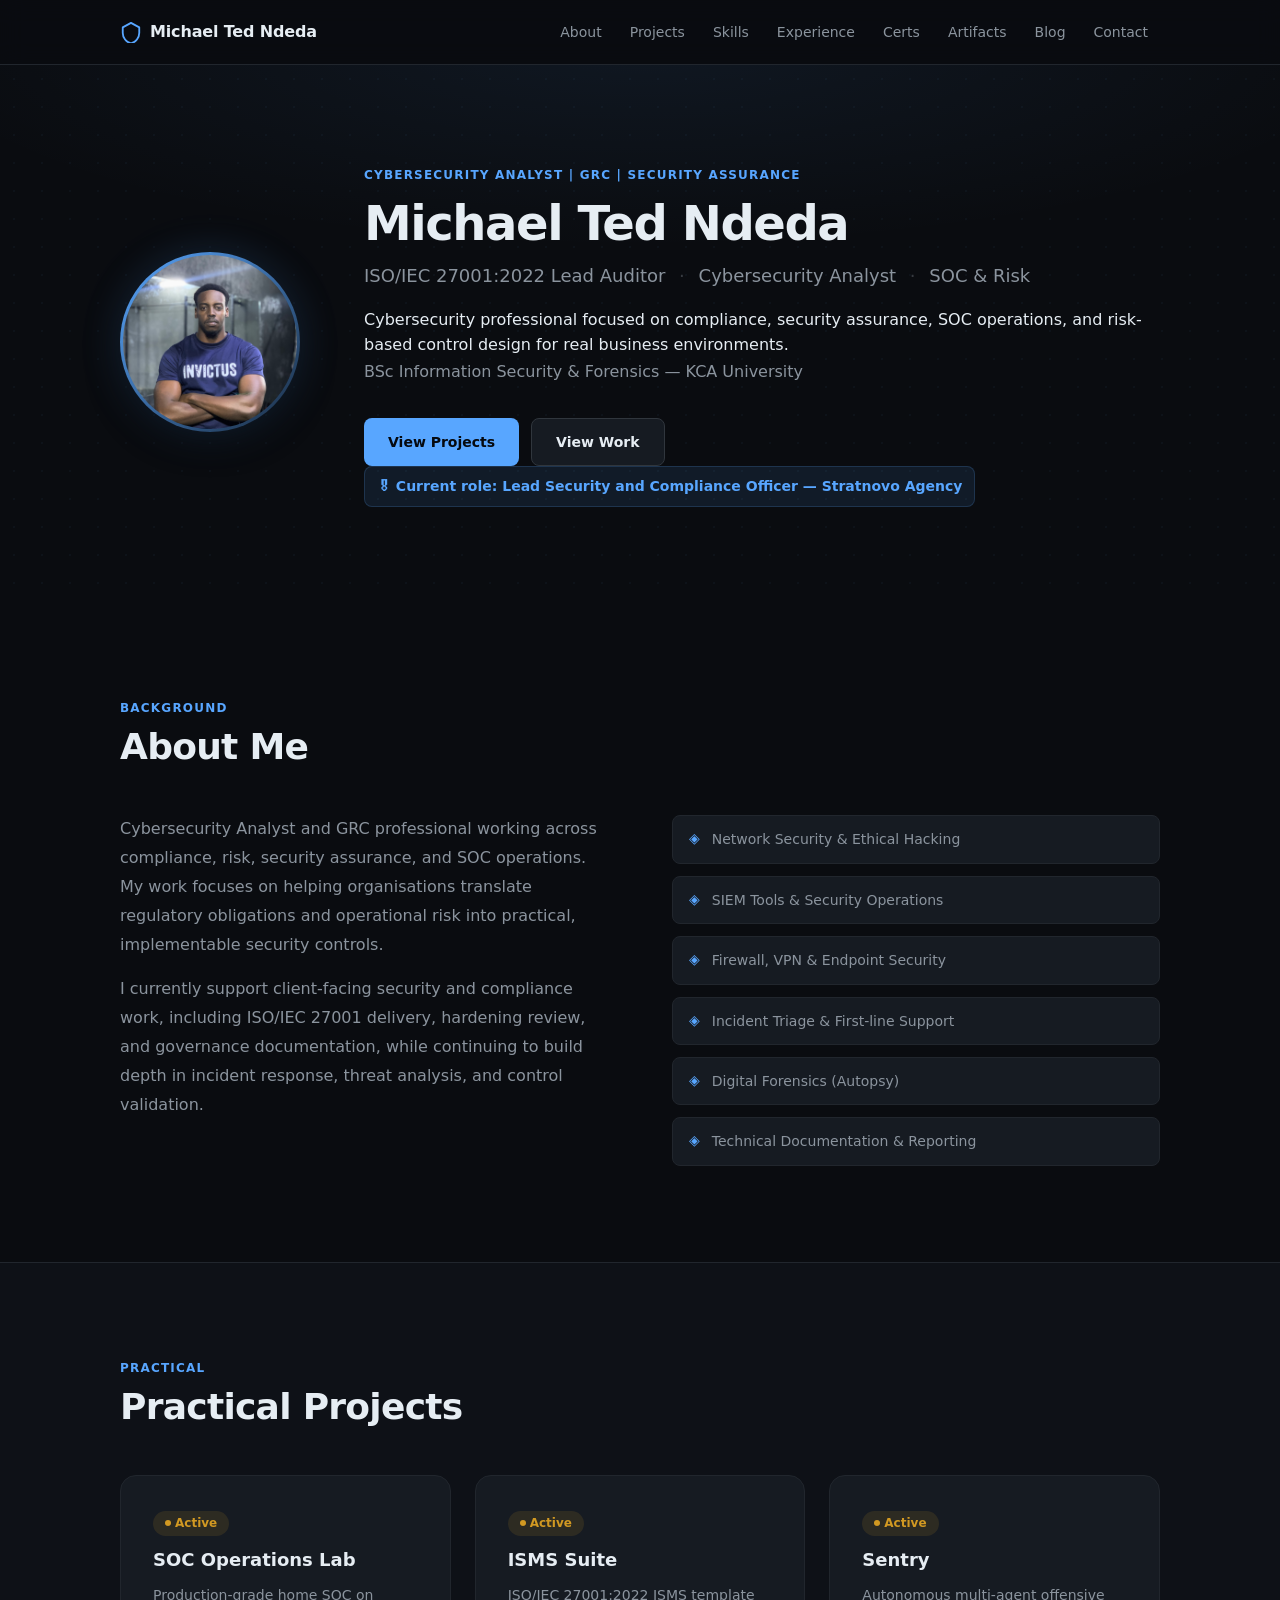
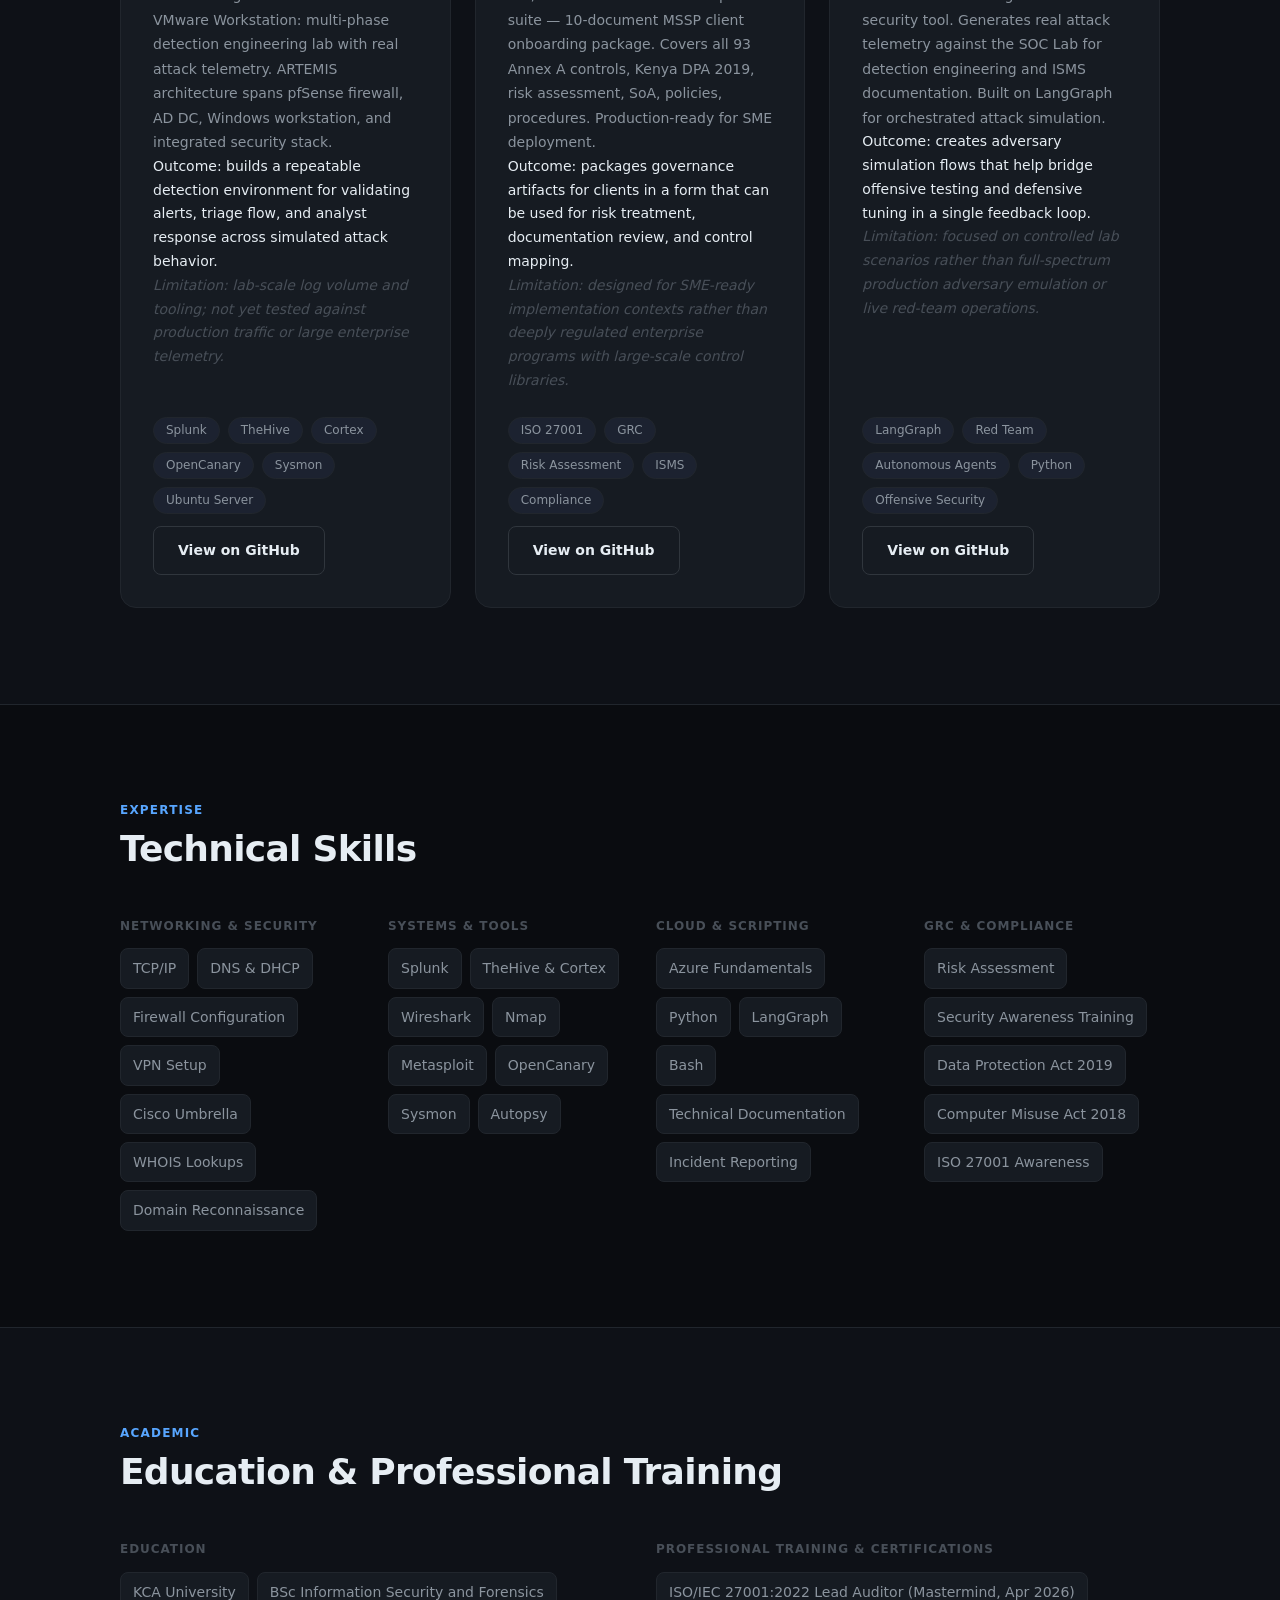
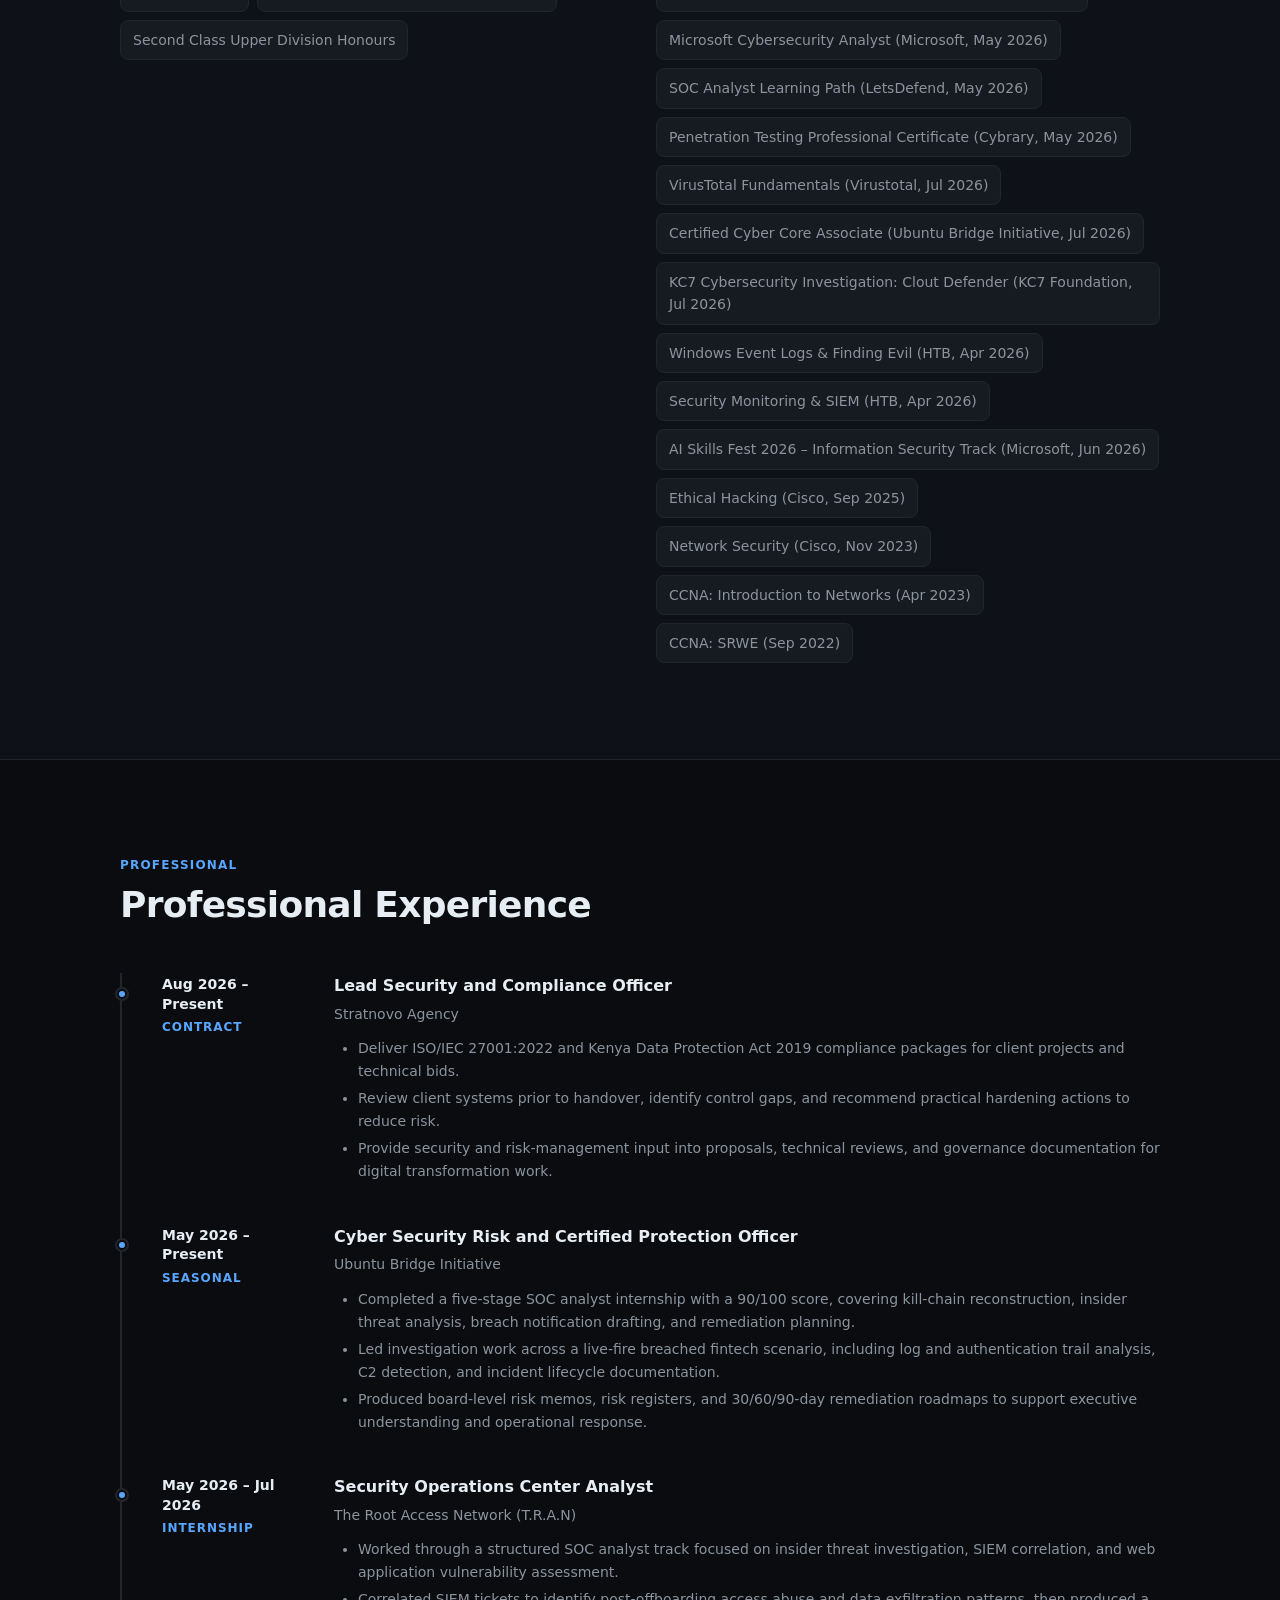
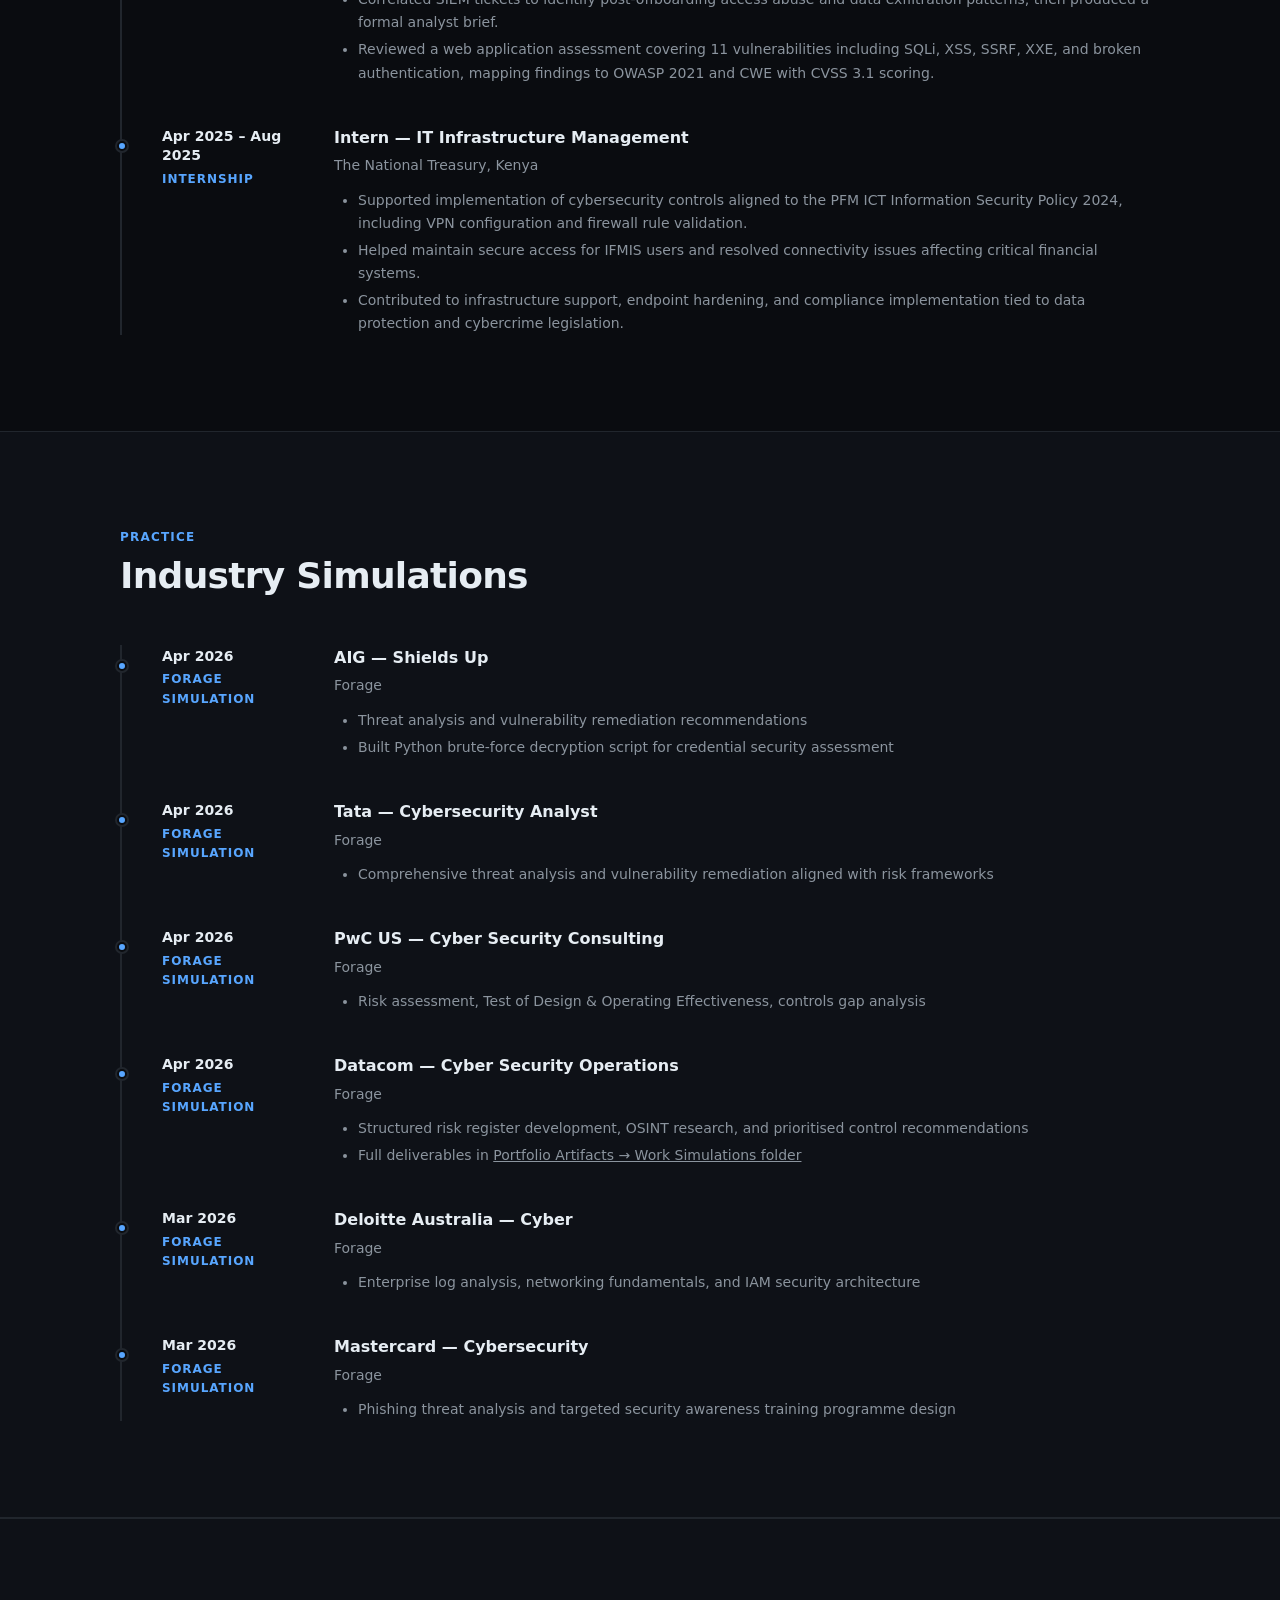
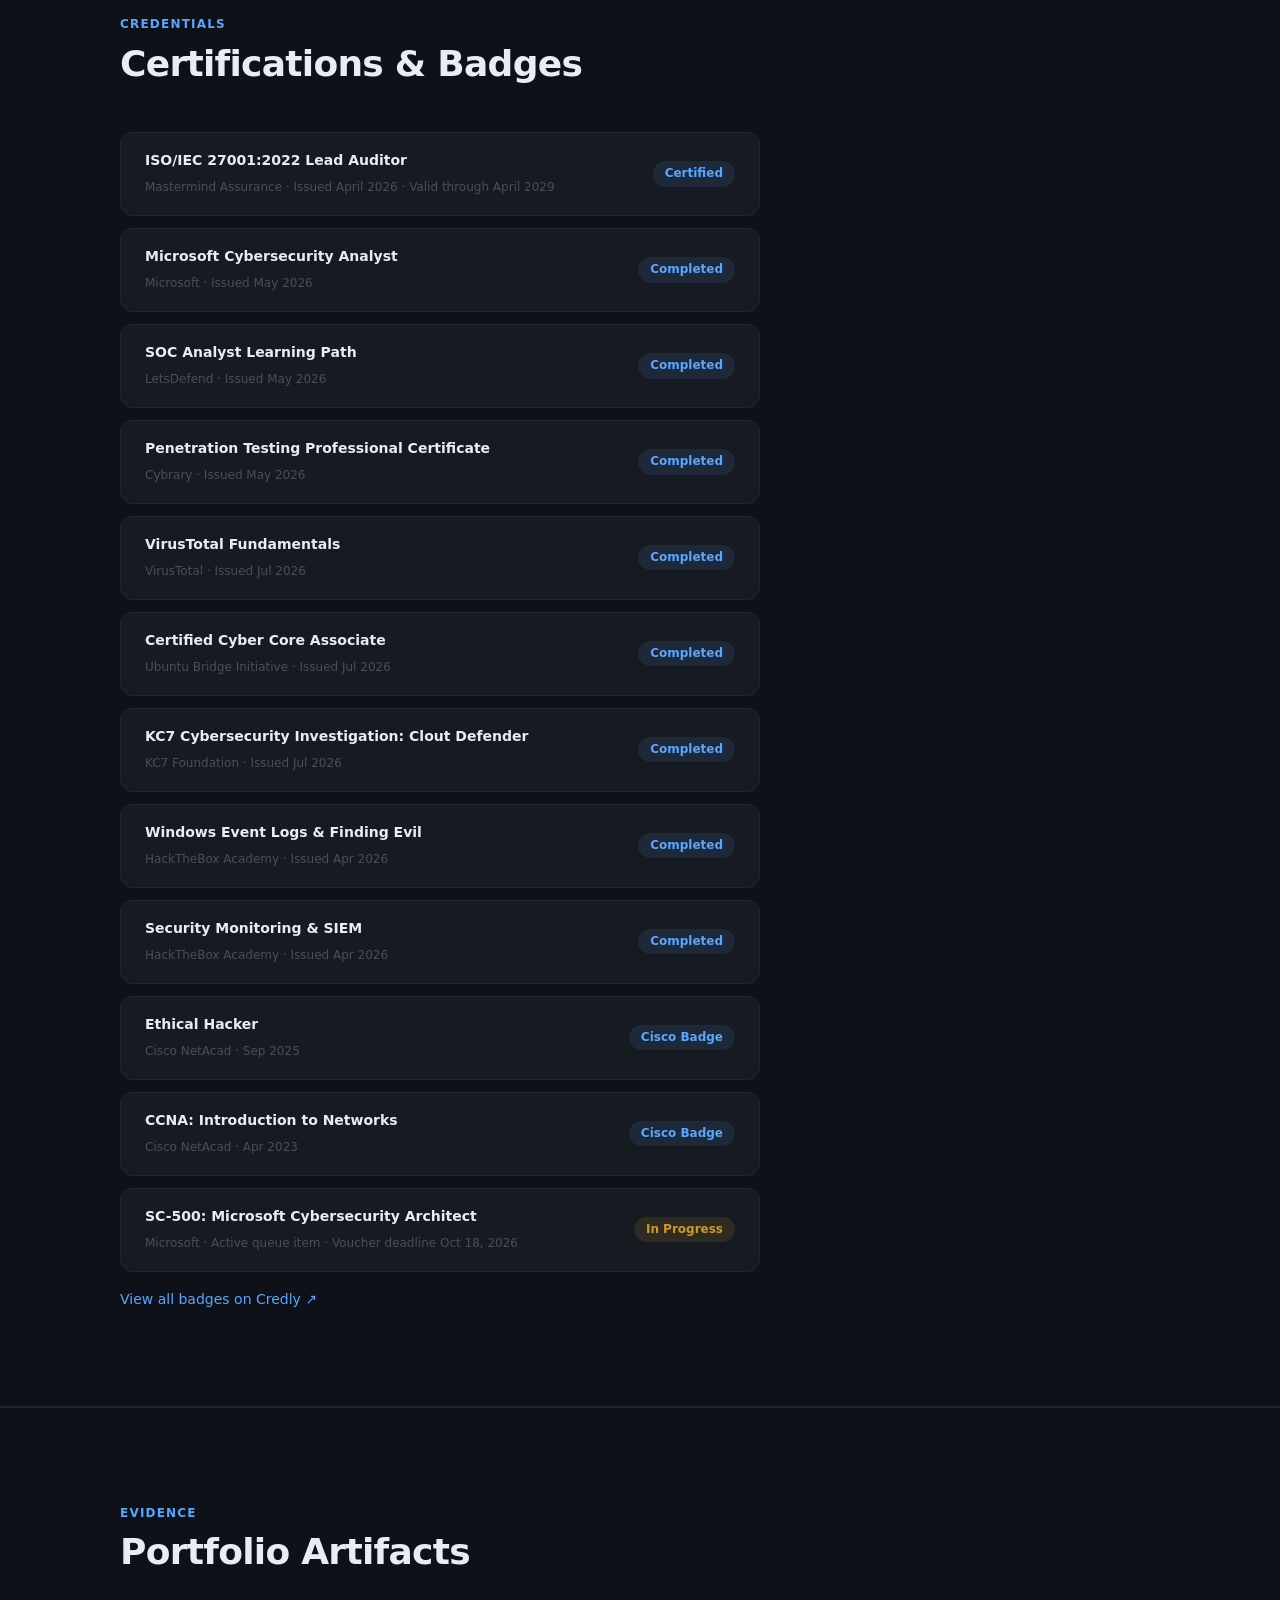
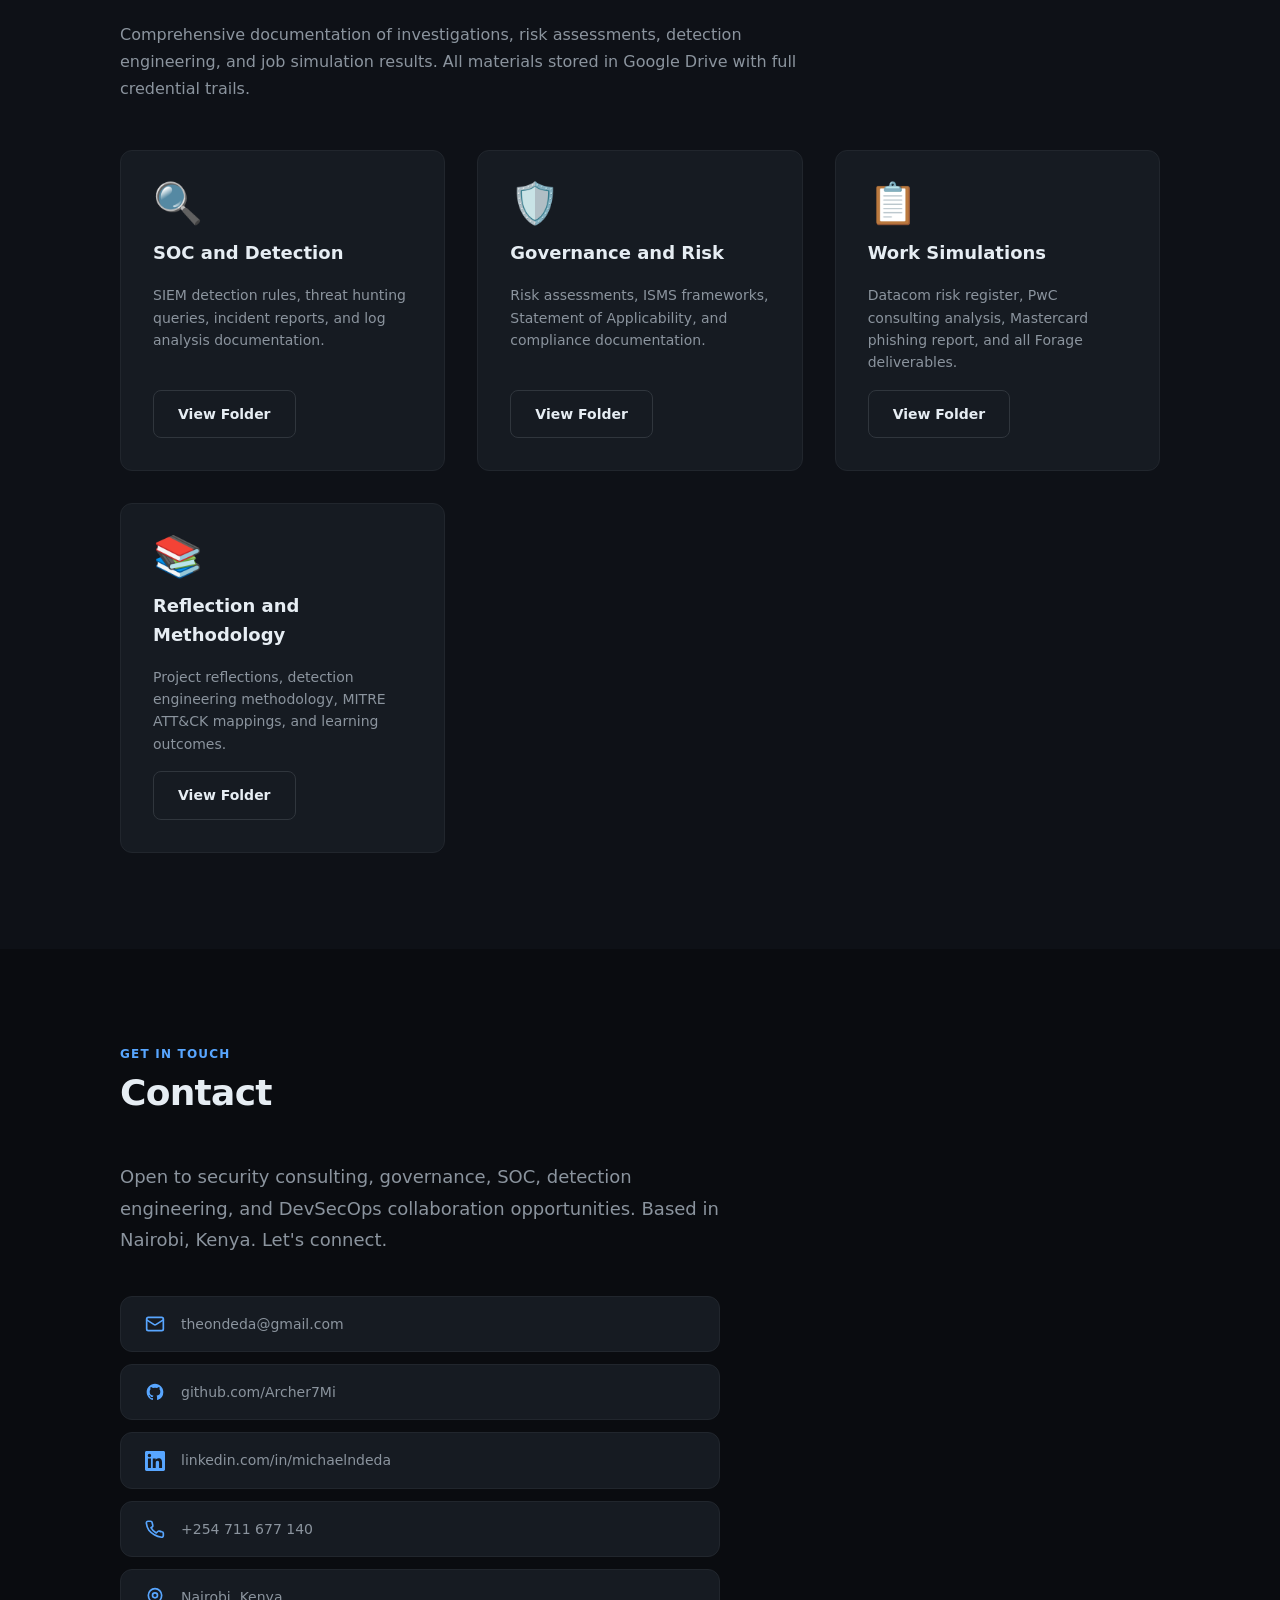
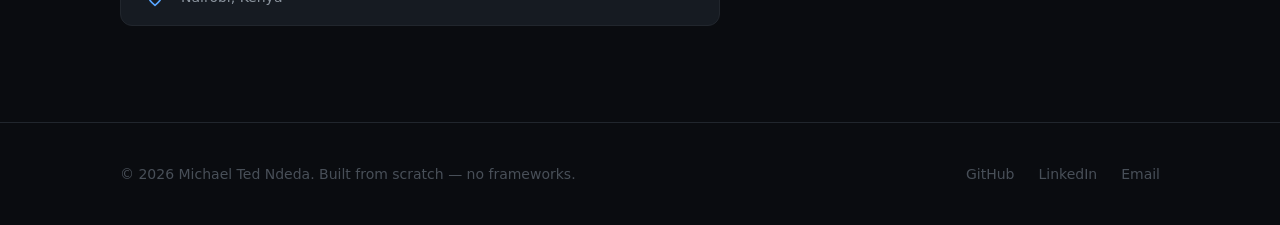
==== commit 24eaad12: "Tighten homepage branding and positioning" ====
--- a/index.html
+++ b/index.html
@@ -113,22 +113,22 @@
             />
           </div>
           <div class="hero-content">
-            <p class="eyebrow">Cybersecurity Analyst | GRC | SOC</p>
+            <p class="eyebrow">Cybersecurity Analyst | GRC | Security Assurance</p>
             <h1 class="hero-name">Michael Ted Ndeda</h1>
             <p class="hero-title">
               ISO/IEC 27001:2022 Lead Auditor
               <span class="sep" aria-hidden="true">·</span>
               Cybersecurity Analyst
               <span class="sep" aria-hidden="true">·</span>
-              GRC &amp; Risk
+              SOC &amp; Risk
             </p>
-            <p class="hero-thesis">Cybersecurity professional focused on risk management, compliance, security assurance, and operational defence across governance, SOC, and infrastructure environments.</p>
+            <p class="hero-thesis">Cybersecurity professional focused on compliance, security assurance, SOC operations, and risk-based control design for real business environments.</p>
             <p class="hero-tagline">BSc Information Security &amp; Forensics — KCA University</p>
             <div class="hero-cta">
               <a class="btn btn-primary" href="#projects">View Projects</a>
               <a class="btn btn-secondary" href="#artifacts">View Work</a>
             </div>
-            <div class="hero-badge">🎖 Current focus: Lead Security and Compliance Officer — Stratnovo Agency</div>
+            <div class="hero-badge">🎖 Current role: Lead Security and Compliance Officer — Stratnovo Agency</div>
           </div>
         </div>
       </section>
@@ -142,8 +142,8 @@
           </header>
           <div class="about-grid">
             <div class="about-text">
-              <p>Cybersecurity Analyst and GRC professional with hands-on experience in security operations, risk management, compliance implementation, and security assurance. My work sits at the intersection of ISO/IEC 27001 auditing, SOC analysis, and practical control design for real-world business environments.</p>
-              <p>My current focus includes leading compliance delivery, security review, and hardening recommendations for client systems, while continuing to build depth in security operations, detection testing, and risk-driven decision making. I have worked across public-sector infrastructure support, advisory engagements, and simulation-based cyber assessments.</p>
+              <p>Cybersecurity Analyst and GRC professional working across compliance, risk, security assurance, and SOC operations. My work focuses on helping organisations translate regulatory obligations and operational risk into practical, implementable security controls.</p>
+              <p>I currently support client-facing security and compliance work, including ISO/IEC 27001 delivery, hardening review, and governance documentation, while continuing to build depth in incident response, threat analysis, and control validation.</p>
             </div>
             <ul class="about-highlights" aria-label="Key focus areas">
               <li class="highlight-item">
